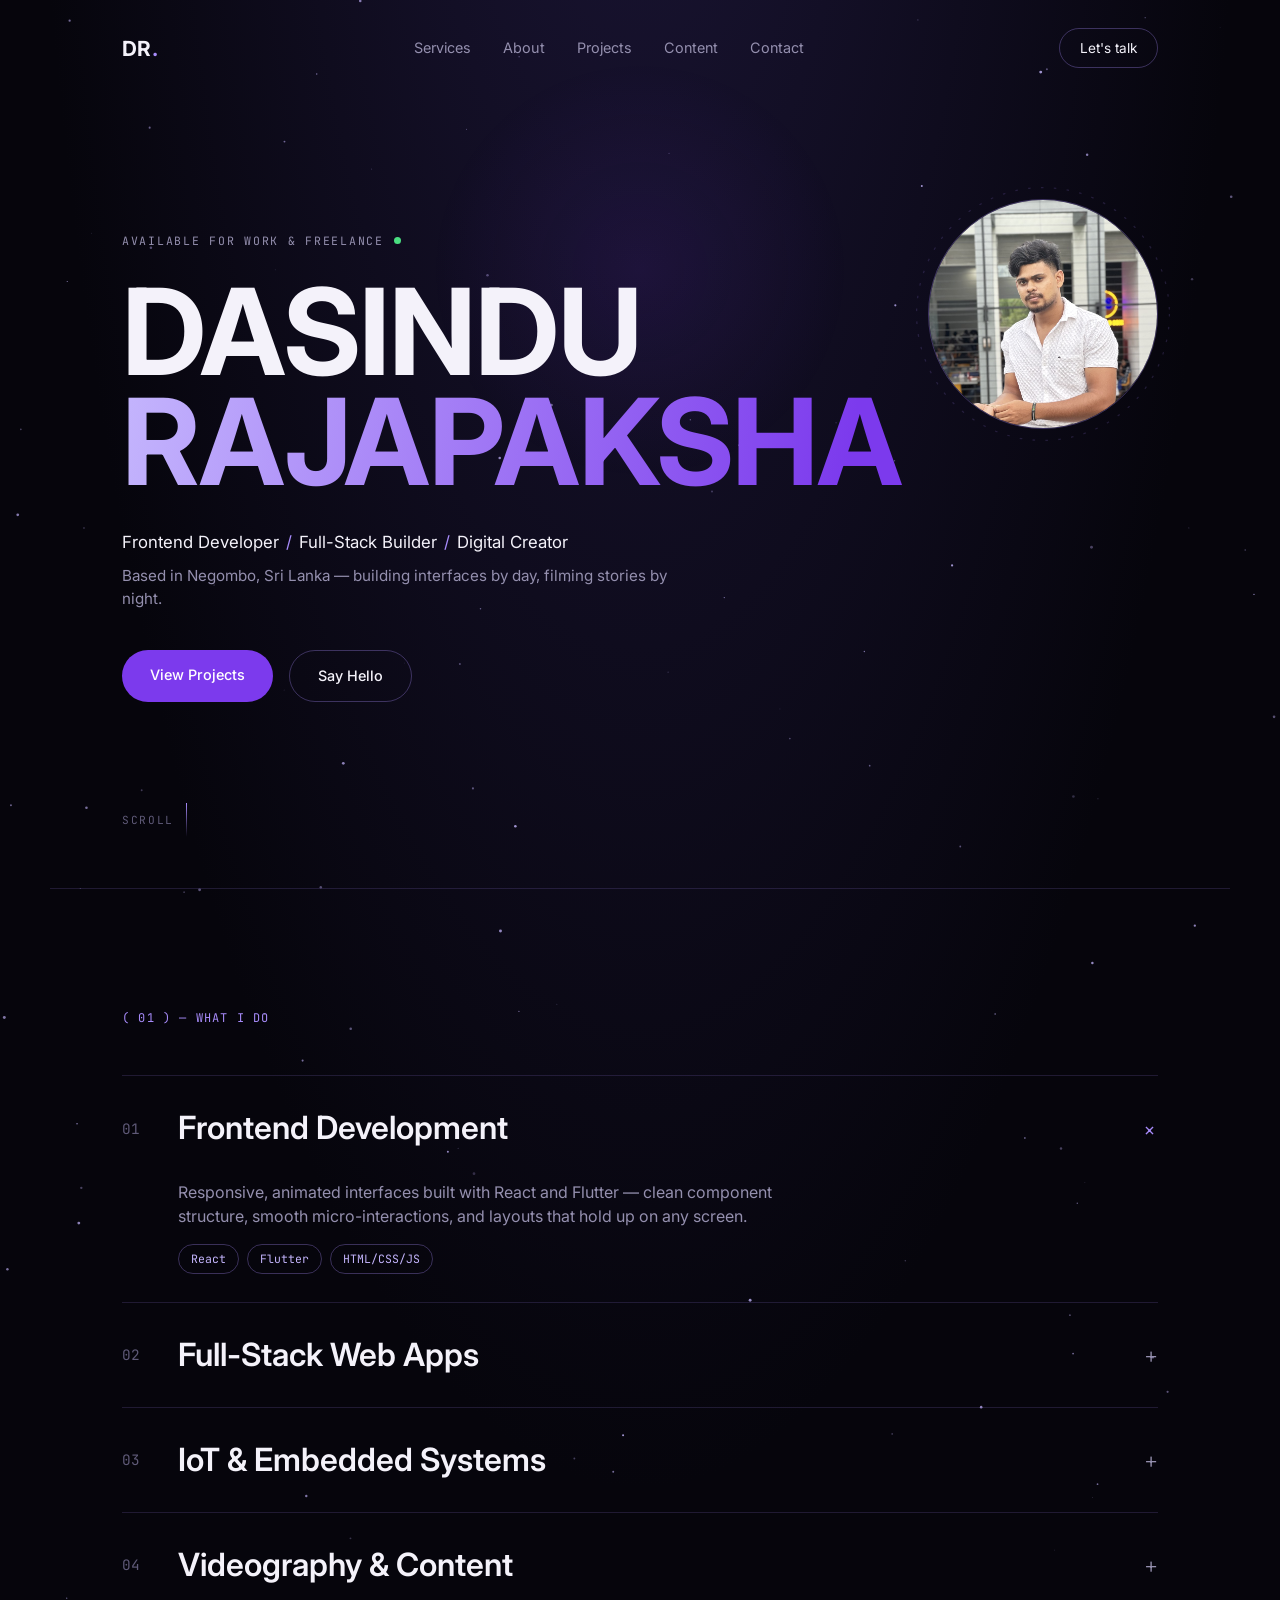
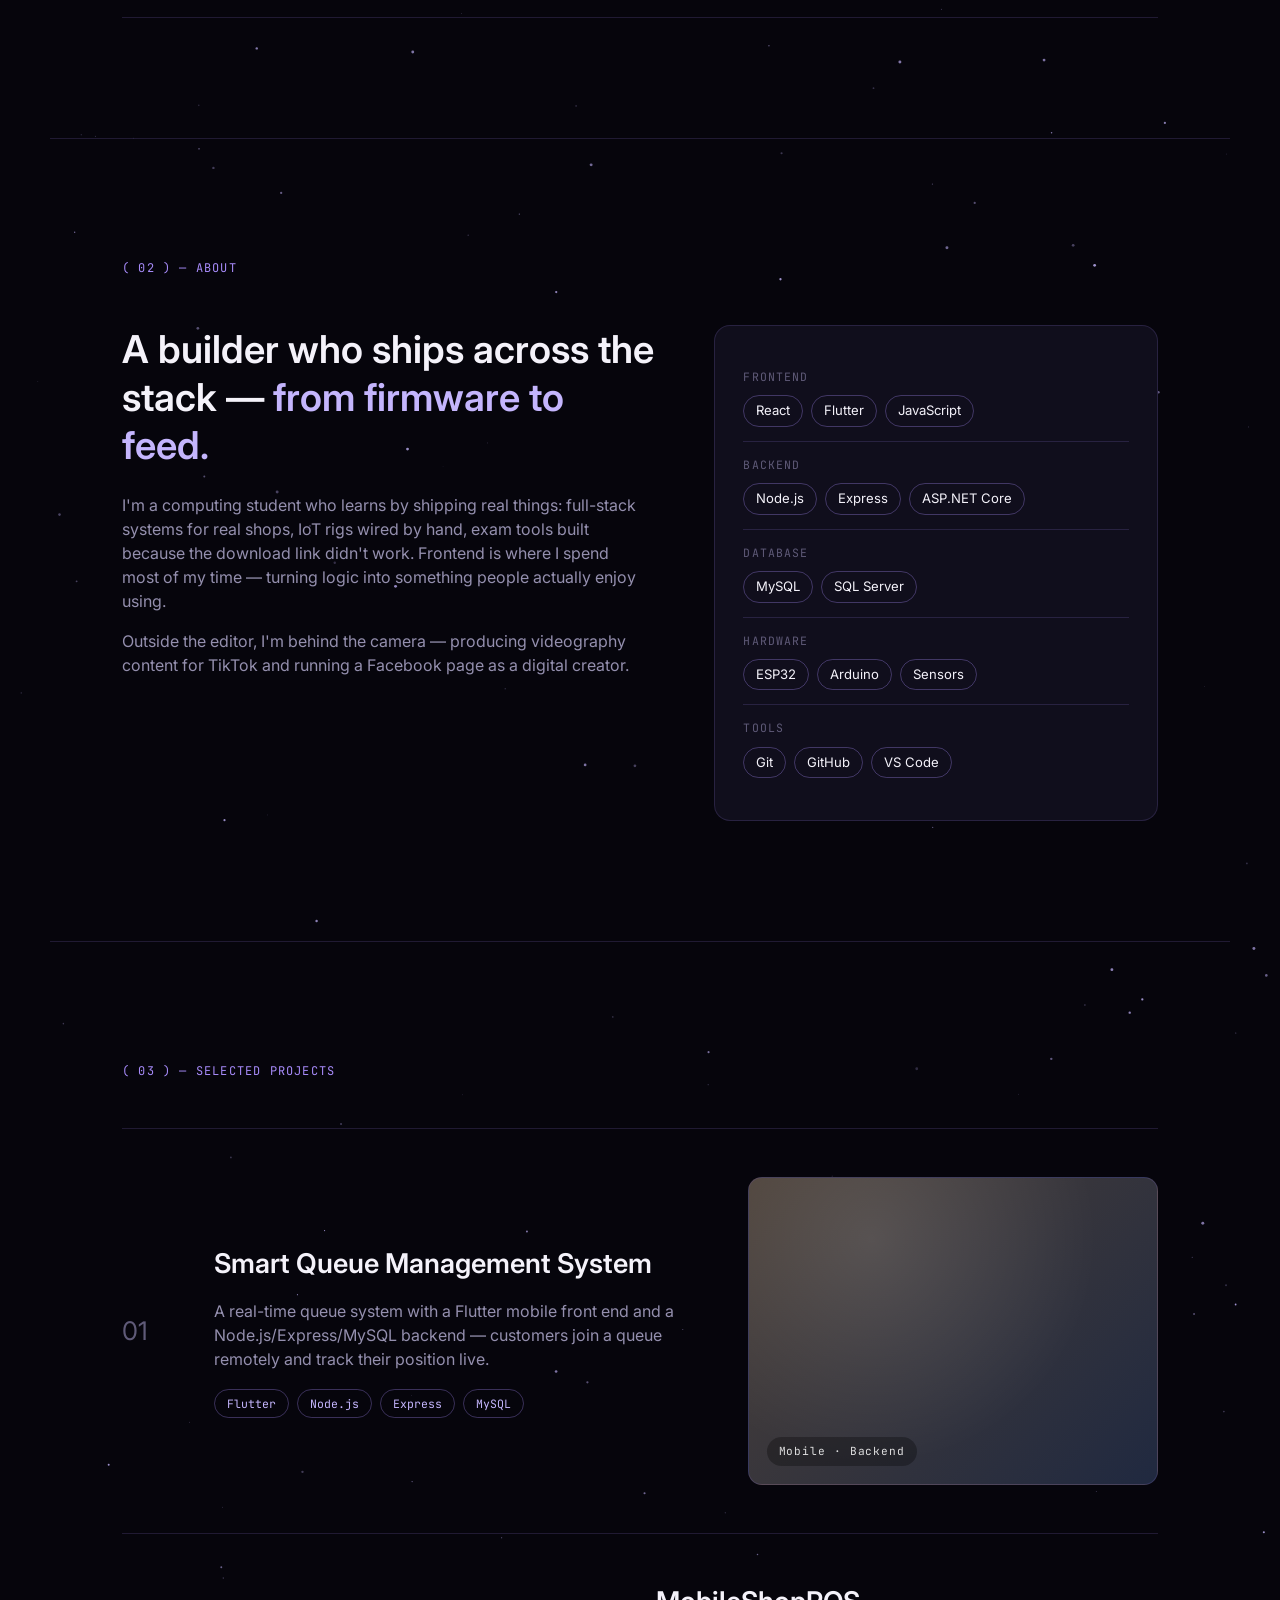
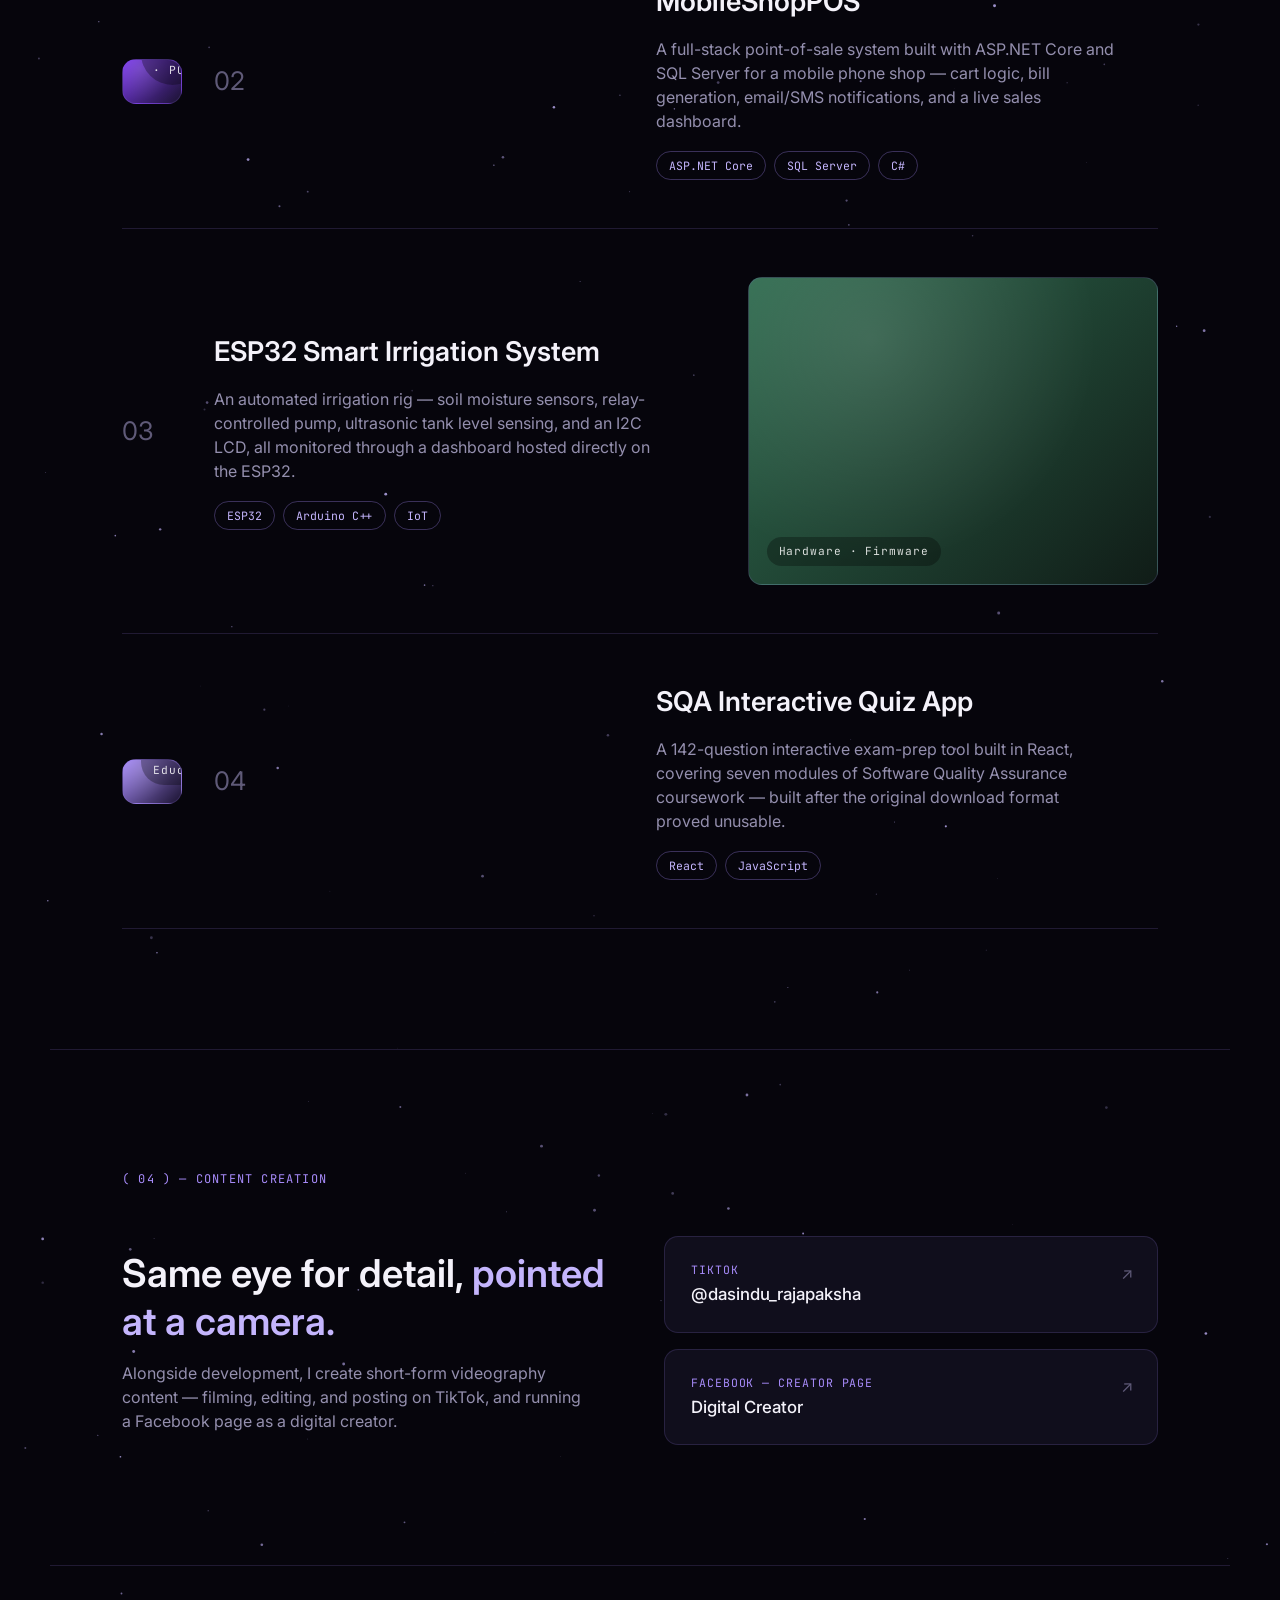
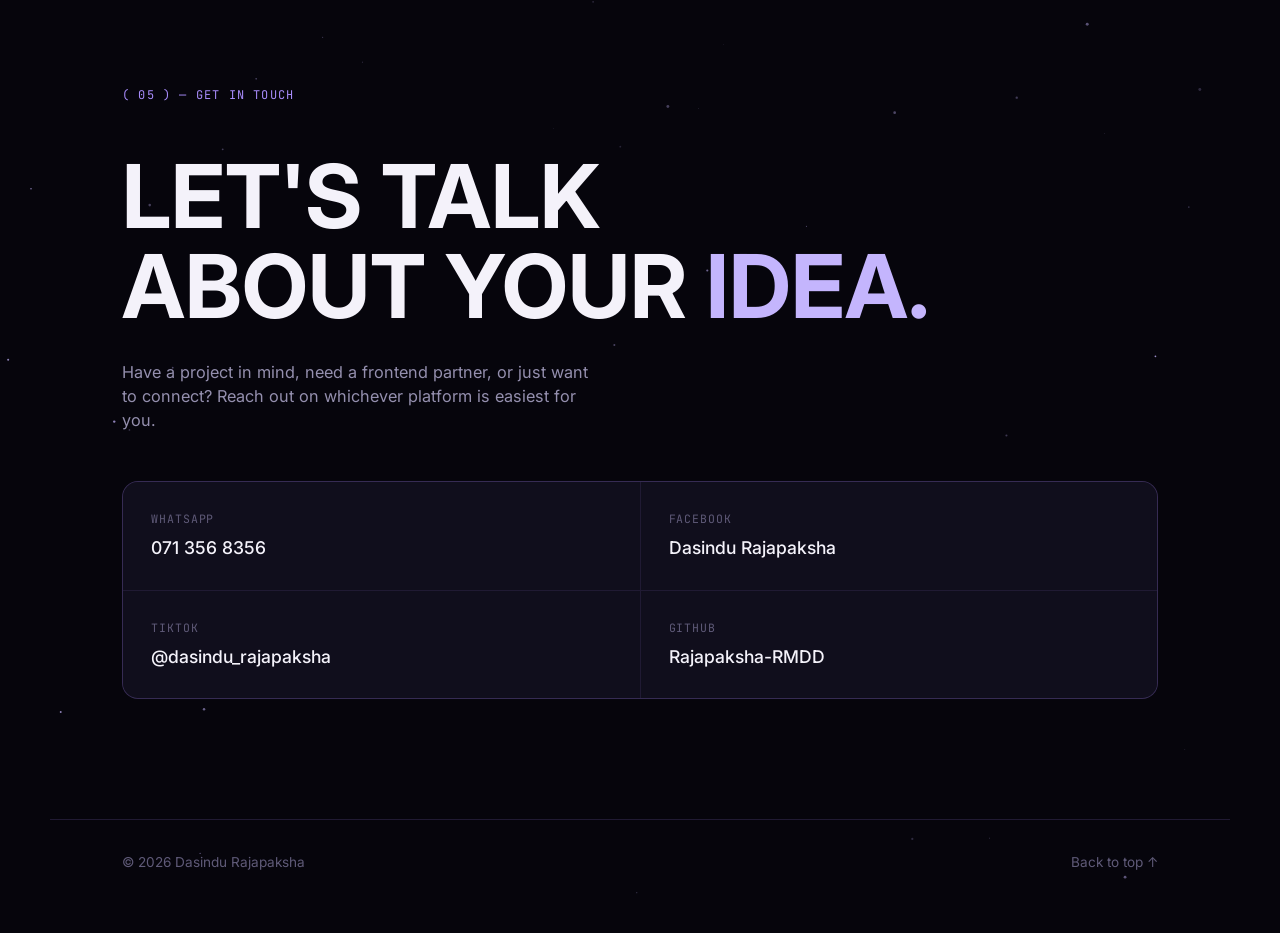
==== index.html @ fb344a00 "Fix folder structure for GitHub Pages" ====
<!DOCTYPE html>
<html lang="en">
<head>
<meta charset="UTF-8">
<meta name="viewport" content="width=device-width, initial-scale=1.0">
<title>Dasindu Rajapaksha — Frontend Developer & Digital Creator</title>
<meta name="description" content="Portfolio of Dasindu Rajapaksha — Frontend Developer, full-stack builder, IoT tinkerer, and digital content creator.">
<link rel="preconnect" href="https://fonts.googleapis.com">
<link rel="preconnect" href="https://fonts.gstatic.com" crossorigin>
<link href="https://fonts.googleapis.com/css2?family=JetBrains+Mono:wght@400;500&family=Inter:wght@400;500;600&display=swap" rel="stylesheet">
<link rel="stylesheet" href="https://api.fontshare.com/v2/css?f[]=clash-display@600,700&display=swap">
<link rel="stylesheet" href="style.css">
</head>
<body>

<canvas id="stars"></canvas>
<div class="cursor-glow" id="cursorGlow"></div>

<!-- ===== NAV ===== -->
<header class="site-header">
  <a class="logo" href="#top">DR<span class="dot">.</span></a>
  <nav class="main-nav" id="mainNav">
    <a href="#services">Services</a>
    <a href="#about">About</a>
    <a href="#projects">Projects</a>
    <a href="#content">Content</a>
    <a href="#contact">Contact</a>
  </nav>
  <a class="nav-cta" href="#contact">Let's talk</a>
  <button class="nav-toggle" id="navToggle" aria-label="Toggle menu">
    <span></span><span></span><span></span>
  </button>
</header>

<main id="top">

  <!-- ===== HERO ===== -->
  <section class="hero">
    <p class="eyebrow reveal">AVAILABLE FOR WORK &amp; FREELANCE <span class="status-dot"></span></p>
    <h1 class="hero-name reveal">
      <span class="line">DASINDU</span>
      <span class="line accent">RAJAPAKSHA</span>
    </h1>
    <div class="hero-sub reveal">
      <p class="role">Frontend Developer <span class="sep">/</span> Full-Stack Builder <span class="sep">/</span> Digital Creator</p>
      <p class="location">Based in Negombo, Sri Lanka — building interfaces by day, filming stories by night.</p>
    </div>
    <div class="hero-actions reveal">
      <a href="#projects" class="btn btn-primary">View Projects</a>
      <a href="https://wa.me/94713568356" target="_blank" rel="noopener" class="btn btn-ghost">Say Hello</a>
    </div>
    <div class="hero-photo reveal">
      <div class="photo-frame">
        <img src="assets/profile.jpg" alt="Dasindu Rajapaksha">
      </div>
      <svg class="orbit-ring" viewBox="0 0 200 200"><circle cx="100" cy="100" r="98"/></svg>
    </div>
    <a href="#services" class="scroll-cue">
      <span>SCROLL</span>
      <i></i>
    </a>
  </section>

  <!-- ===== SERVICES ===== -->
  <section class="section" id="services">
    <p class="section-label">( 01 ) — What I Do</p>
    <div class="services-list">

      <div class="service-row" data-index="01">
        <div class="service-head">
          <span class="service-num">01</span>
          <h3>Frontend Development</h3>
          <span class="service-plus">+</span>
        </div>
        <div class="service-body">
          <p>Responsive, animated interfaces built with React and Flutter — clean component structure, smooth micro-interactions, and layouts that hold up on any screen.</p>
          <div class="tag-row"><span>React</span><span>Flutter</span><span>HTML/CSS/JS</span></div>
        </div>
      </div>

      <div class="service-row" data-index="02">
        <div class="service-head">
          <span class="service-num">02</span>
          <h3>Full-Stack Web Apps</h3>
          <span class="service-plus">+</span>
        </div>
        <div class="service-body">
          <p>End-to-end systems — from database schema to dashboard — using ASP.NET Core, Node.js/Express, and SQL. Cart logic, billing, notifications, admin panels, the whole loop.</p>
          <div class="tag-row"><span>ASP.NET Core</span><span>Node.js</span><span>SQL Server</span><span>MySQL</span></div>
        </div>
      </div>

      <div class="service-row" data-index="03">
        <div class="service-head">
          <span class="service-num">03</span>
          <h3>IoT &amp; Embedded Systems</h3>
          <span class="service-plus">+</span>
        </div>
        <div class="service-body">
          <p>Hardware-to-software builds on ESP32 — sensor wiring, firmware logic, and live dashboards hosted directly on the microcontroller.</p>
          <div class="tag-row"><span>ESP32</span><span>Arduino C++</span><span>Sensors</span></div>
        </div>
      </div>

      <div class="service-row" data-index="04">
        <div class="service-head">
          <span class="service-num">04</span>
          <h3>Videography &amp; Content</h3>
          <span class="service-plus">+</span>
        </div>
        <div class="service-body">
          <p>Short-form video for TikTok and Facebook — filming, editing, and pacing content as a digital creator, on the same eye for detail I bring to interfaces.</p>
          <div class="tag-row"><span>TikTok</span><span>Facebook</span><span>Editing</span></div>
        </div>
      </div>

    </div>
  </section>

  <!-- ===== ABOUT / STACK ===== -->
  <section class="section" id="about">
    <p class="section-label">( 02 ) — About</p>
    <div class="about-grid">
      <div class="about-text">
        <h2>A builder who ships across the stack —<span class="accent-text"> from firmware to feed.</span></h2>
        <p>I'm a computing student who learns by shipping real things: full-stack systems for real shops, IoT rigs wired by hand, exam tools built because the download link didn't work. Frontend is where I spend most of my time — turning logic into something people actually enjoy using.</p>
        <p>Outside the editor, I'm behind the camera — producing videography content for TikTok and running a Facebook page as a digital creator.</p>
      </div>
      <div class="stack-panel">
        <div class="stack-row">
          <span class="stack-key">Frontend</span>
          <div class="stack-chips"><span>React</span><span>Flutter</span><span>JavaScript</span></div>
        </div>
        <div class="stack-row">
          <span class="stack-key">Backend</span>
          <div class="stack-chips"><span>Node.js</span><span>Express</span><span>ASP.NET Core</span></div>
        </div>
        <div class="stack-row">
          <span class="stack-key">Database</span>
          <div class="stack-chips"><span>MySQL</span><span>SQL Server</span></div>
        </div>
        <div class="stack-row">
          <span class="stack-key">Hardware</span>
          <div class="stack-chips"><span>ESP32</span><span>Arduino</span><span>Sensors</span></div>
        </div>
        <div class="stack-row">
          <span class="stack-key">Tools</span>
          <div class="stack-chips"><span>Git</span><span>GitHub</span><span>VS Code</span></div>
        </div>
      </div>
    </div>
  </section>

  <!-- ===== PROJECTS ===== -->
  <section class="section" id="projects">
    <p class="section-label">( 03 ) — Selected Projects</p>

    <div class="project-row">
      <div class="project-num">01</div>
      <div class="project-info">
        <h3>Smart Queue Management System</h3>
        <p>A real-time queue system with a Flutter mobile front end and a Node.js/Express/MySQL backend — customers join a queue remotely and track their position live.</p>
        <div class="tag-row"><span>Flutter</span><span>Node.js</span><span>Express</span><span>MySQL</span></div>
      </div>
      <div class="project-visual" style="--pc1:#4B4038; --pc2:#202940;">
        <span class="visual-tag">Mobile · Backend</span>
      </div>
    </div>

    <div class="project-row reverse">
      <div class="project-num">02</div>
      <div class="project-info">
        <h3>MobileShopPOS</h3>
        <p>A full-stack point-of-sale system built with ASP.NET Core and SQL Server for a mobile phone shop — cart logic, bill generation, email/SMS notifications, and a live sales dashboard.</p>
        <div class="tag-row"><span>ASP.NET Core</span><span>SQL Server</span><span>C#</span></div>
      </div>
      <div class="project-visual" style="--pc1:#7C3AED; --pc2:#1a1230;">
        <span class="visual-tag">Full-Stack · POS</span>
      </div>
    </div>

    <div class="project-row">
      <div class="project-num">03</div>
      <div class="project-info">
        <h3>ESP32 Smart Irrigation System</h3>
        <p>An automated irrigation rig — soil moisture sensors, relay-controlled pump, ultrasonic tank level sensing, and an I2C LCD, all monitored through a dashboard hosted directly on the ESP32.</p>
        <div class="tag-row"><span>ESP32</span><span>Arduino C++</span><span>IoT</span></div>
      </div>
      <div class="project-visual" style="--pc1:#2f6b4f; --pc2:#101c17;">
        <span class="visual-tag">Hardware · Firmware</span>
      </div>
    </div>

    <div class="project-row reverse">
      <div class="project-num">04</div>
      <div class="project-info">
        <h3>SQA Interactive Quiz App</h3>
        <p>A 142-question interactive exam-prep tool built in React, covering seven modules of Software Quality Assurance coursework — built after the original download format proved unusable.</p>
        <div class="tag-row"><span>React</span><span>JavaScript</span></div>
      </div>
      <div class="project-visual" style="--pc1:#a78bfa; --pc2:#1a1230;">
        <span class="visual-tag">React · Education</span>
      </div>
    </div>

  </section>

  <!-- ===== CONTENT CREATION ===== -->
  <section class="section" id="content">
    <p class="section-label">( 04 ) — Content Creation</p>
    <div class="content-grid">
      <div class="content-text">
        <h2>Same eye for detail, <span class="accent-text">pointed at a camera.</span></h2>
        <p>Alongside development, I create short-form videography content — filming, editing, and posting on TikTok, and running a Facebook page as a digital creator.</p>
      </div>
      <div class="content-cards">
        <a href="https://www.tiktok.com/@dasindu_rajapaksha?_r=1&_t=ZS-986E8XDNGv2" target="_blank" rel="noopener" class="content-card">
          <span class="content-platform">TikTok</span>
          <span class="content-handle">@dasindu_rajapaksha</span>
          <span class="content-arrow">↗</span>
        </a>
        <a href="https://www.facebook.com/share/18Npqm29dD/?mibextid=wwXIfr" target="_blank" rel="noopener" class="content-card">
          <span class="content-platform">Facebook — Creator Page</span>
          <span class="content-handle">Digital Creator</span>
          <span class="content-arrow">↗</span>
        </a>
      </div>
    </div>
  </section>

  <!-- ===== CONTACT ===== -->
  <section class="section contact-section" id="contact">
    <p class="section-label">( 05 ) — Get In Touch</p>
    <h2 class="contact-headline">LET'S TALK<br>ABOUT YOUR <span class="accent-text">IDEA.</span></h2>
    <p class="contact-copy">Have a project in mind, need a frontend partner, or just want to connect? Reach out on whichever platform is easiest for you.</p>

    <div class="contact-links">
      <a href="https://wa.me/94713568356" target="_blank" rel="noopener" class="contact-link">
        <span>WhatsApp</span>
        <strong>071 356 8356</strong>
      </a>
      <a href="https://www.facebook.com/share/19NnGtd1yK/?mibextid=wwXIfr" target="_blank" rel="noopener" class="contact-link">
        <span>Facebook</span>
        <strong>Dasindu Rajapaksha</strong>
      </a>
      <a href="https://www.tiktok.com/@dasindu_rajapaksha?_r=1&_t=ZS-986E8XDNGv2" target="_blank" rel="noopener" class="contact-link">
        <span>TikTok</span>
        <strong>@dasindu_rajapaksha</strong>
      </a>
      <a href="https://github.com/Rajapaksha-RMDD" target="_blank" rel="noopener" class="contact-link">
        <span>GitHub</span>
        <strong>Rajapaksha-RMDD</strong>
      </a>
    </div>
  </section>

</main>

<footer class="site-footer">
  <span>© <span id="year"></span> Dasindu Rajapaksha</span>
  <a href="#top">Back to top ↑</a>
</footer>

<script src="script.js"></script>
</body>
</html>
---- style.css ----
/* ============ TOKENS ============ */
:root{
  --bg: #06050c;
  --bg-panel: #100e1c;
  --bg-panel-2: #15122480;
  --line: rgba(167,139,250,0.16);
  --line-strong: rgba(167,139,250,0.32);
  --text: #f4f2fa;
  --text-muted: #948fae;
  --text-dim: #5f5a78;
  --accent: #a78bfa;
  --accent-strong: #7c3aed;
  --accent-glow: #c4b5fd;

  --font-display: 'Clash Display', 'Inter', sans-serif;
  --font-body: 'Inter', sans-serif;
  --font-mono: 'JetBrains Mono', monospace;

  --max-w: 1180px;
  --edge: clamp(24px, 6vw, 72px);
}

*{ box-sizing: border-box; margin:0; padding:0; }
html{ scroll-behavior: smooth; }

body{
  background: var(--bg);
  color: var(--text);
  font-family: var(--font-body);
  line-height: 1.5;
  overflow-x: hidden;
  position: relative;
}

@media (prefers-reduced-motion: reduce){
  html{ scroll-behavior: auto; }
  *{ animation-duration: 0.001ms !important; animation-iteration-count: 1 !important; transition-duration: 0.001ms !important; }
}

a{ color: inherit; text-decoration: none; }
img{ max-width: 100%; display:block; }

::selection{ background: var(--accent-strong); color: #fff; }

:focus-visible{
  outline: 2px solid var(--accent);
  outline-offset: 3px;
}

/* ============ BACKDROP ============ */
#stars{
  position: fixed;
  inset: 0;
  width: 100%;
  height: 100%;
  z-index: 0;
  background:
    radial-gradient(ellipse 80% 60% at 50% -10%, #1c1638 0%, transparent 60%),
    var(--bg);
}

.cursor-glow{
  position: fixed;
  width: 420px; height: 420px;
  border-radius: 50%;
  pointer-events: none;
  z-index: 1;
  background: radial-gradient(circle, rgba(124,58,237,0.10) 0%, transparent 70%);
  transform: translate(-50%,-50%);
  left: 50%; top: 30%;
  transition: left 0.25s ease-out, top 0.25s ease-out;
  display: none;
}
@media (hover:hover){ .cursor-glow{ display:block; } }

main, .site-header, .site-footer{ position: relative; z-index: 2; }

/* ============ HEADER ============ */
.site-header{
  display:flex;
  align-items:center;
  justify-content: space-between;
  padding: 28px var(--edge);
  max-width: var(--max-w);
  margin: 0 auto;
}

.logo{
  font-family: var(--font-display);
  font-weight: 700;
  font-size: 1.3rem;
  letter-spacing: 0.02em;
}
.logo .dot{ color: var(--accent); }

.main-nav{
  display:flex;
  gap: 32px;
  font-size: 0.9rem;
  color: var(--text-muted);
}
.main-nav a{ transition: color 0.2s ease; position: relative; }
.main-nav a:hover{ color: var(--text); }
.main-nav a::after{
  content:"";
  position:absolute; left:0; bottom:-6px;
  width:0; height:1px;
  background: var(--accent);
  transition: width 0.25s ease;
}
.main-nav a:hover::after{ width:100%; }

.nav-cta{
  border: 1px solid var(--line-strong);
  padding: 9px 20px;
  border-radius: 100px;
  font-size: 0.85rem;
  transition: background 0.2s ease, border-color 0.2s ease;
  white-space: nowrap;
}
.nav-cta:hover{ background: var(--accent-strong); border-color: var(--accent-strong); }

.nav-toggle{
  display:none;
  flex-direction: column;
  gap: 5px;
  background: none;
  border: none;
  cursor: pointer;
  padding: 8px;
}
.nav-toggle span{
  width: 22px; height: 1.5px;
  background: var(--text);
  display:block;
}

/* ============ HERO ============ */
.hero{
  max-width: var(--max-w);
  margin: 0 auto;
  padding: 6vw var(--edge) 10vw;
  position: relative;
  min-height: 88vh;
  display:flex;
  flex-direction: column;
  justify-content: center;
}

.eyebrow{
  font-family: var(--font-mono);
  font-size: 0.72rem;
  letter-spacing: 0.15em;
  color: var(--text-muted);
  display:flex;
  align-items:center;
  gap:10px;
  margin-bottom: 28px;
}
.status-dot{
  width:7px; height:7px; border-radius:50%;
  background: #4ade80;
  box-shadow: 0 0 0 0 rgba(74,222,128,0.6);
  animation: pulse 2s infinite;
}
@keyframes pulse{
  0%{ box-shadow: 0 0 0 0 rgba(74,222,128,0.5); }
  70%{ box-shadow: 0 0 0 8px rgba(74,222,128,0); }
  100%{ box-shadow: 0 0 0 0 rgba(74,222,128,0); }
}

.hero-name{
  font-family: var(--font-display);
  font-weight: 700;
  line-height: 0.92;
  letter-spacing: -0.01em;
  font-size: clamp(3rem, 10vw, 7.5rem);
  text-transform: uppercase;
}
.hero-name .line{ display:block; }
.hero-name .accent{
  background: linear-gradient(100deg, var(--accent-glow), var(--accent-strong) 70%);
  -webkit-background-clip: text;
  background-clip: text;
  color: transparent;
}

.hero-sub{
  margin-top: 32px;
  max-width: 560px;
}
.hero-sub .role{
  font-size: 1.05rem;
  color: var(--text);
  margin-bottom: 10px;
}
.hero-sub .sep{ color: var(--accent); margin: 0 2px; }
.hero-sub .location{
  color: var(--text-muted);
  font-size: 0.95rem;
}

.hero-actions{
  display:flex;
  gap: 16px;
  margin-top: 40px;
  flex-wrap: wrap;
}
.btn{
  padding: 14px 28px;
  border-radius: 100px;
  font-size: 0.9rem;
  font-weight: 500;
  transition: transform 0.2s ease, background 0.2s ease, border-color 0.2s ease;
  display:inline-block;
}
.btn-primary{
  background: var(--accent-strong);
  color: #fff;
}
.btn-primary:hover{ transform: translateY(-2px); background: #6d28d9; }
.btn-ghost{
  border: 1px solid var(--line-strong);
  color: var(--text);
}
.btn-ghost:hover{ transform: translateY(-2px); border-color: var(--accent); }

.hero-photo{
  position: absolute;
  right: var(--edge);
  top: 8vw;
  width: clamp(140px, 18vw, 230px);
  height: clamp(140px, 18vw, 230px);
}
.photo-frame{
  width: 100%; height: 100%;
  border-radius: 50%;
  overflow: hidden;
  border: 1px solid var(--line-strong);
  position: relative;
}
.photo-frame img{
  width: 100%; height: 100%;
  object-fit: cover;
  filter: grayscale(15%) contrast(1.05);
}
.orbit-ring{
  position: absolute;
  inset: -14px;
  fill: none;
  stroke: var(--line);
  stroke-width: 1;
  stroke-dasharray: 2 8;
  animation: spin 40s linear infinite;
}
@keyframes spin{ to{ transform: rotate(360deg); } }

.scroll-cue{
  position: absolute;
  left: var(--edge);
  bottom: 4vw;
  display:flex;
  align-items:center;
  gap: 12px;
  font-family: var(--font-mono);
  font-size: 0.7rem;
  letter-spacing: 0.15em;
  color: var(--text-dim);
}
.scroll-cue i{
  width: 1px; height: 34px;
  background: linear-gradient(var(--accent), transparent);
  display:block;
}

/* ============ SECTION SHELL ============ */
.section{
  max-width: var(--max-w);
  margin: 0 auto;
  padding: clamp(60px, 10vw, 120px) var(--edge);
  border-top: 1px solid var(--line);
}

.section-label{
  font-family: var(--font-mono);
  font-size: 0.75rem;
  letter-spacing: 0.1em;
  color: var(--accent);
  margin-bottom: 48px;
  text-transform: uppercase;
}

.accent-text{ color: var(--accent-glow); }

/* ============ SERVICES ============ */
.services-list{ border-top: 1px solid var(--line); }
.service-row{ border-bottom: 1px solid var(--line); }

.service-head{
  display:flex;
  align-items: center;
  gap: 28px;
  padding: 28px 0;
  cursor: pointer;
}
.service-num{
  font-family: var(--font-mono);
  color: var(--text-dim);
  font-size: 0.9rem;
  width: 28px;
}
.service-head h3{
  font-family: var(--font-display);
  font-weight: 600;
  font-size: clamp(1.3rem, 3vw, 2rem);
  flex: 1;
  transition: color 0.2s ease, transform 0.2s ease;
}
.service-plus{
  font-size: 1.4rem;
  color: var(--text-muted);
  transition: transform 0.3s ease, color 0.3s ease;
  font-weight: 300;
}
.service-row.open .service-plus{ transform: rotate(45deg); color: var(--accent); }
.service-row:hover h3{ color: var(--accent-glow); transform: translateX(6px); }

.service-body{
  max-height: 0;
  overflow: hidden;
  transition: max-height 0.35s ease, padding 0.35s ease;
  padding: 0 0 0 56px;
}
.service-row.open .service-body{ max-height: 200px; padding-bottom: 28px; }
.service-body p{ color: var(--text-muted); max-width: 620px; margin-bottom: 16px; }

.tag-row{ display:flex; flex-wrap: wrap; gap: 8px; }
.tag-row span{
  font-family: var(--font-mono);
  font-size: 0.72rem;
  color: var(--accent-glow);
  border: 1px solid var(--line-strong);
  padding: 5px 12px;
  border-radius: 100px;
}

/* ============ ABOUT ============ */
.about-grid{
  display:grid;
  grid-template-columns: 1.2fr 1fr;
  gap: 60px;
}
.about-text h2{
  font-family: var(--font-display);
  font-weight: 600;
  font-size: clamp(1.6rem, 3.4vw, 2.4rem);
  line-height: 1.25;
  margin-bottom: 24px;
}
.about-text p{
  color: var(--text-muted);
  max-width: 520px;
  margin-bottom: 16px;
}

.stack-panel{
  background: var(--bg-panel);
  border: 1px solid var(--line);
  border-radius: 16px;
  padding: 28px;
}
.stack-row{
  padding: 14px 0;
  border-bottom: 1px solid var(--line);
}
.stack-row:last-child{ border-bottom: none; }
.stack-key{
  font-family: var(--font-mono);
  font-size: 0.72rem;
  color: var(--text-dim);
  letter-spacing: 0.1em;
  text-transform: uppercase;
  display:block;
  margin-bottom: 10px;
}
.stack-chips{ display:flex; flex-wrap: wrap; gap: 8px; }
.stack-chips span{
  font-size: 0.82rem;
  padding: 5px 12px;
  border-radius: 100px;
  border: 1px solid var(--line-strong);
  color: var(--text);
}

/* ============ PROJECTS ============ */
.project-row{
  display:grid;
  grid-template-columns: 60px 1.1fr 0.9fr;
  gap: 32px;
  align-items: center;
  padding: 48px 0;
  border-bottom: 1px solid var(--line);
}
.project-row:first-of-type{ border-top: 1px solid var(--line); }
.project-row.reverse{ grid-template-columns: 60px 0.9fr 1.1fr; }
.project-row.reverse .project-visual{ order: -1; }

.project-num{
  font-family: var(--font-display);
  font-size: 1.6rem;
  color: var(--text-dim);
}
.project-info h3{
  font-family: var(--font-display);
  font-weight: 600;
  font-size: clamp(1.25rem, 2.6vw, 1.7rem);
  margin-bottom: 14px;
}
.project-info p{
  color: var(--text-muted);
  margin-bottom: 18px;
  max-width: 460px;
}

.project-visual{
  aspect-ratio: 4/3;
  border-radius: 14px;
  background: linear-gradient(135deg, var(--pc1), var(--pc2));
  border: 1px solid var(--line);
  display:flex;
  align-items:flex-end;
  padding: 18px;
  position: relative;
  overflow: hidden;
  transition: transform 0.3s ease;
}
.project-visual::before{
  content:"";
  position: absolute;
  inset:0;
  background: radial-gradient(circle at 30% 20%, rgba(255,255,255,0.12), transparent 60%);
}
.project-row:hover .project-visual{ transform: translateY(-4px); }
.visual-tag{
  font-family: var(--font-mono);
  font-size: 0.7rem;
  letter-spacing: 0.08em;
  color: rgba(255,255,255,0.85);
  background: rgba(0,0,0,0.3);
  padding: 6px 12px;
  border-radius: 100px;
  position: relative;
  z-index: 1;
}

/* ============ CONTENT CREATION ============ */
.content-grid{
  display:grid;
  grid-template-columns: 1fr 1fr;
  gap: 48px;
  align-items: center;
}
.content-text h2{
  font-family: var(--font-display);
  font-weight: 600;
  font-size: clamp(1.6rem, 3.4vw, 2.4rem);
  line-height: 1.25;
  margin-bottom: 16px;
}
.content-text p{ color: var(--text-muted); max-width: 460px; }

.content-cards{ display:flex; flex-direction: column; gap: 16px; }
.content-card{
  display:flex;
  flex-direction: column;
  gap: 4px;
  padding: 24px 26px;
  border: 1px solid var(--line);
  border-radius: 14px;
  background: var(--bg-panel);
  position: relative;
  transition: border-color 0.2s ease, transform 0.2s ease;
}
.content-card:hover{ border-color: var(--accent); transform: translateX(6px); }
.content-platform{
  font-family: var(--font-mono);
  font-size: 0.72rem;
  color: var(--accent);
  letter-spacing: 0.08em;
  text-transform: uppercase;
}
.content-handle{ font-size: 1.05rem; font-weight: 500; }
.content-arrow{
  position: absolute;
  right: 24px; top: 24px;
  color: var(--text-dim);
  transition: color 0.2s ease, transform 0.2s ease;
}
.content-card:hover .content-arrow{ color: var(--accent); transform: translate(2px,-2px); }

/* ============ CONTACT ============ */
.contact-section{ text-align: left; }
.contact-headline{
  font-family: var(--font-display);
  font-weight: 700;
  font-size: clamp(2.6rem, 8vw, 5.5rem);
  line-height: 1.02;
  text-transform: uppercase;
  margin-bottom: 28px;
}
.contact-copy{
  color: var(--text-muted);
  max-width: 480px;
  margin-bottom: 48px;
  font-size: 1.02rem;
}

.contact-links{
  display:grid;
  grid-template-columns: repeat(2, 1fr);
  gap: 1px;
  background: var(--line);
  border: 1px solid var(--line);
  border-radius: 16px;
  overflow: hidden;
}
.contact-link{
  background: var(--bg-panel);
  padding: 28px;
  display:flex;
  flex-direction: column;
  gap: 8px;
  transition: background 0.2s ease;
}
.contact-link:hover{ background: #1a1530; }
.contact-link span{
  font-family: var(--font-mono);
  font-size: 0.72rem;
  color: var(--text-dim);
  letter-spacing: 0.08em;
  text-transform: uppercase;
}
.contact-link strong{ font-size: 1.1rem; font-weight: 500; }

/* ============ FOOTER ============ */
.site-footer{
  max-width: var(--max-w);
  margin: 0 auto;
  padding: 32px var(--edge) 60px;
  display:flex;
  justify-content: space-between;
  color: var(--text-dim);
  font-size: 0.85rem;
  border-top: 1px solid var(--line);
}
.site-footer a:hover{ color: var(--accent); }

/* ============ REVEAL ANIM ============ */
.reveal{
  opacity: 0;
  transform: translateY(18px);
  animation: rise 0.8s ease forwards;
}
.hero-name .line:nth-child(1){ animation-delay: 0.05s; }
.hero-name .line:nth-child(2){ animation-delay: 0.15s; }
.hero-sub{ animation-delay: 0.25s; }
.hero-actions{ animation-delay: 0.35s; }
.hero-photo{ animation-delay: 0.45s; }
@keyframes rise{ to{ opacity:1; transform: translateY(0); } }

/* ============ RESPONSIVE ============ */
@media (max-width: 900px){
  .main-nav, .nav-cta{ display:none; }
  .nav-toggle{ display:flex; }
  .main-nav.open{
    display:flex;
    flex-direction: column;
    position: absolute;
    top: 72px; right: var(--edge);
    background: var(--bg-panel);
    border: 1px solid var(--line);
    border-radius: 12px;
    padding: 20px;
    gap: 18px;
    z-index: 10;
  }
  .hero-photo{ position: static; margin-top: 48px; width: 140px; height: 140px; }
  .hero{ padding-bottom: 60px; }
  .scroll-cue{ display:none; }
  .about-grid, .content-grid{ grid-template-columns: 1fr; }
  .project-row, .project-row.reverse{
    grid-template-columns: 1fr;
    gap: 20px;
  }
  .project-visual{ order: -1; aspect-ratio: 16/9; }
  .contact-links{ grid-template-columns: 1fr; }
}
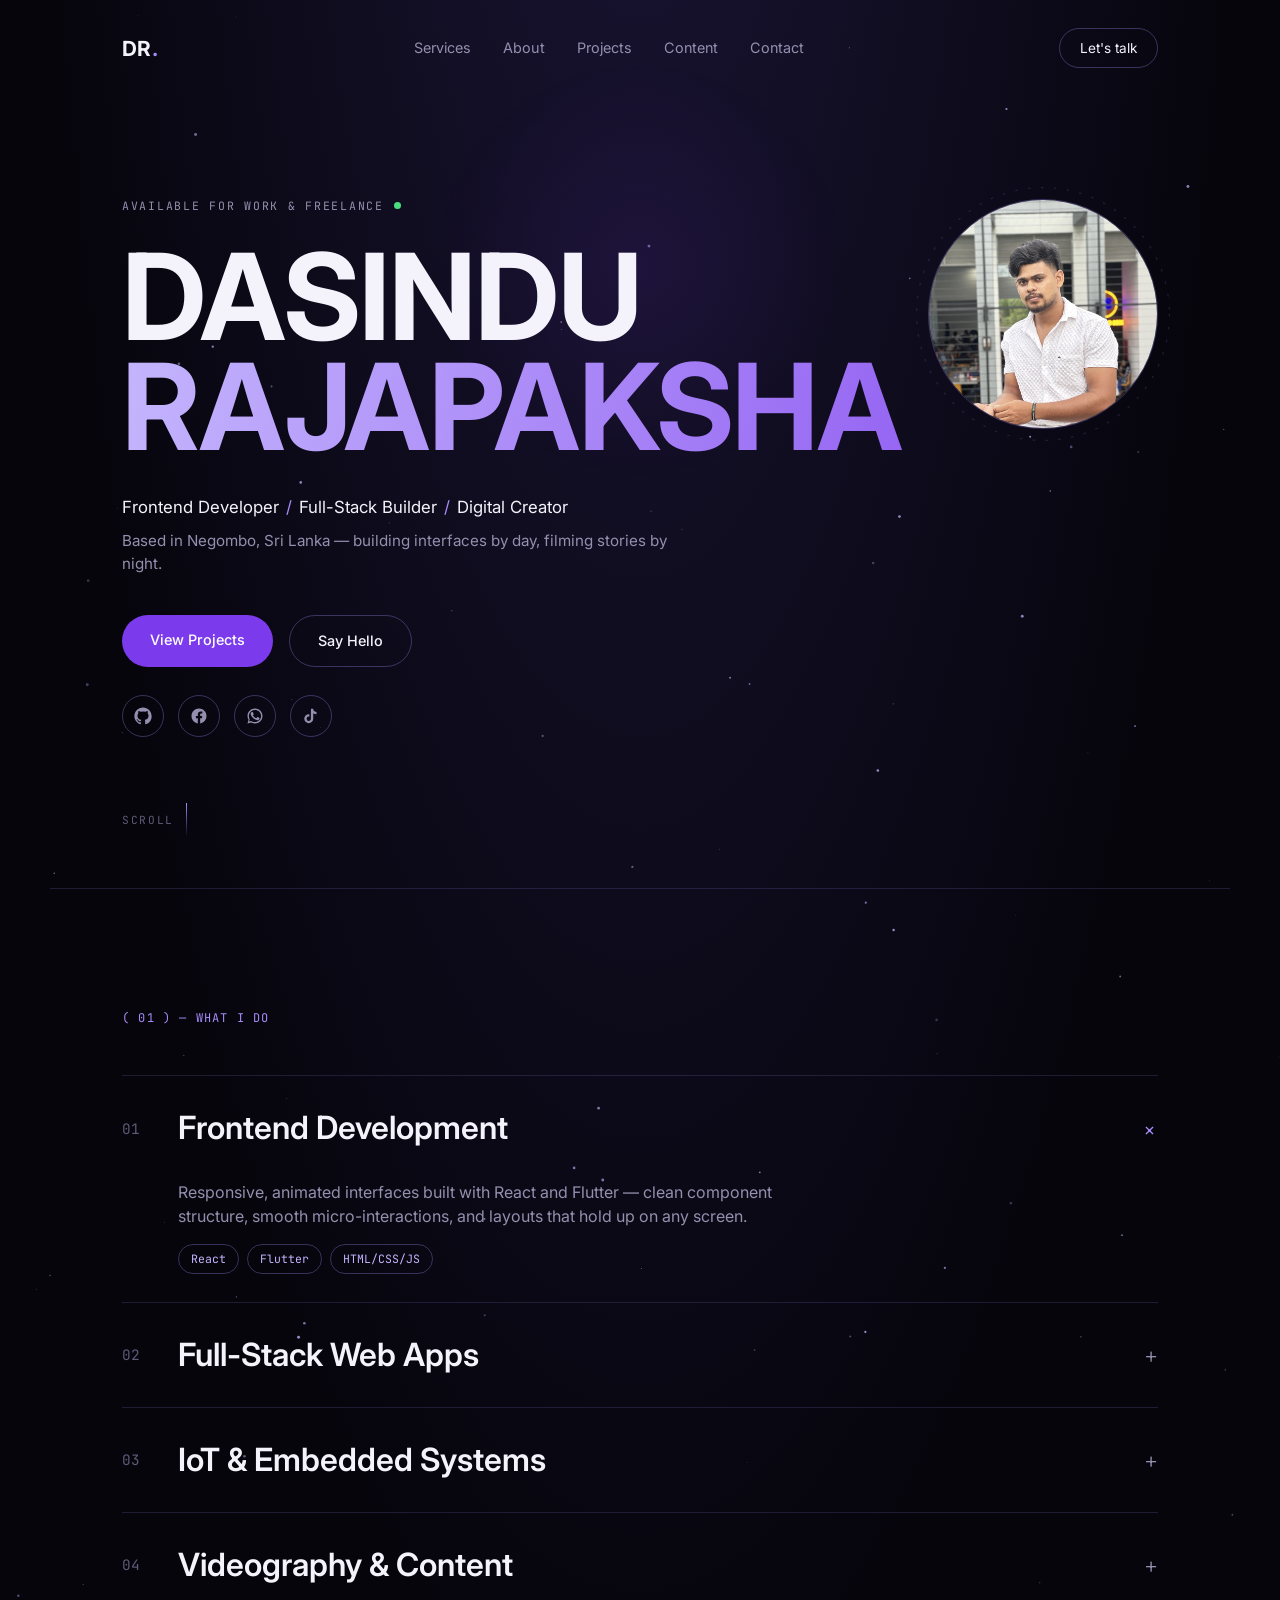
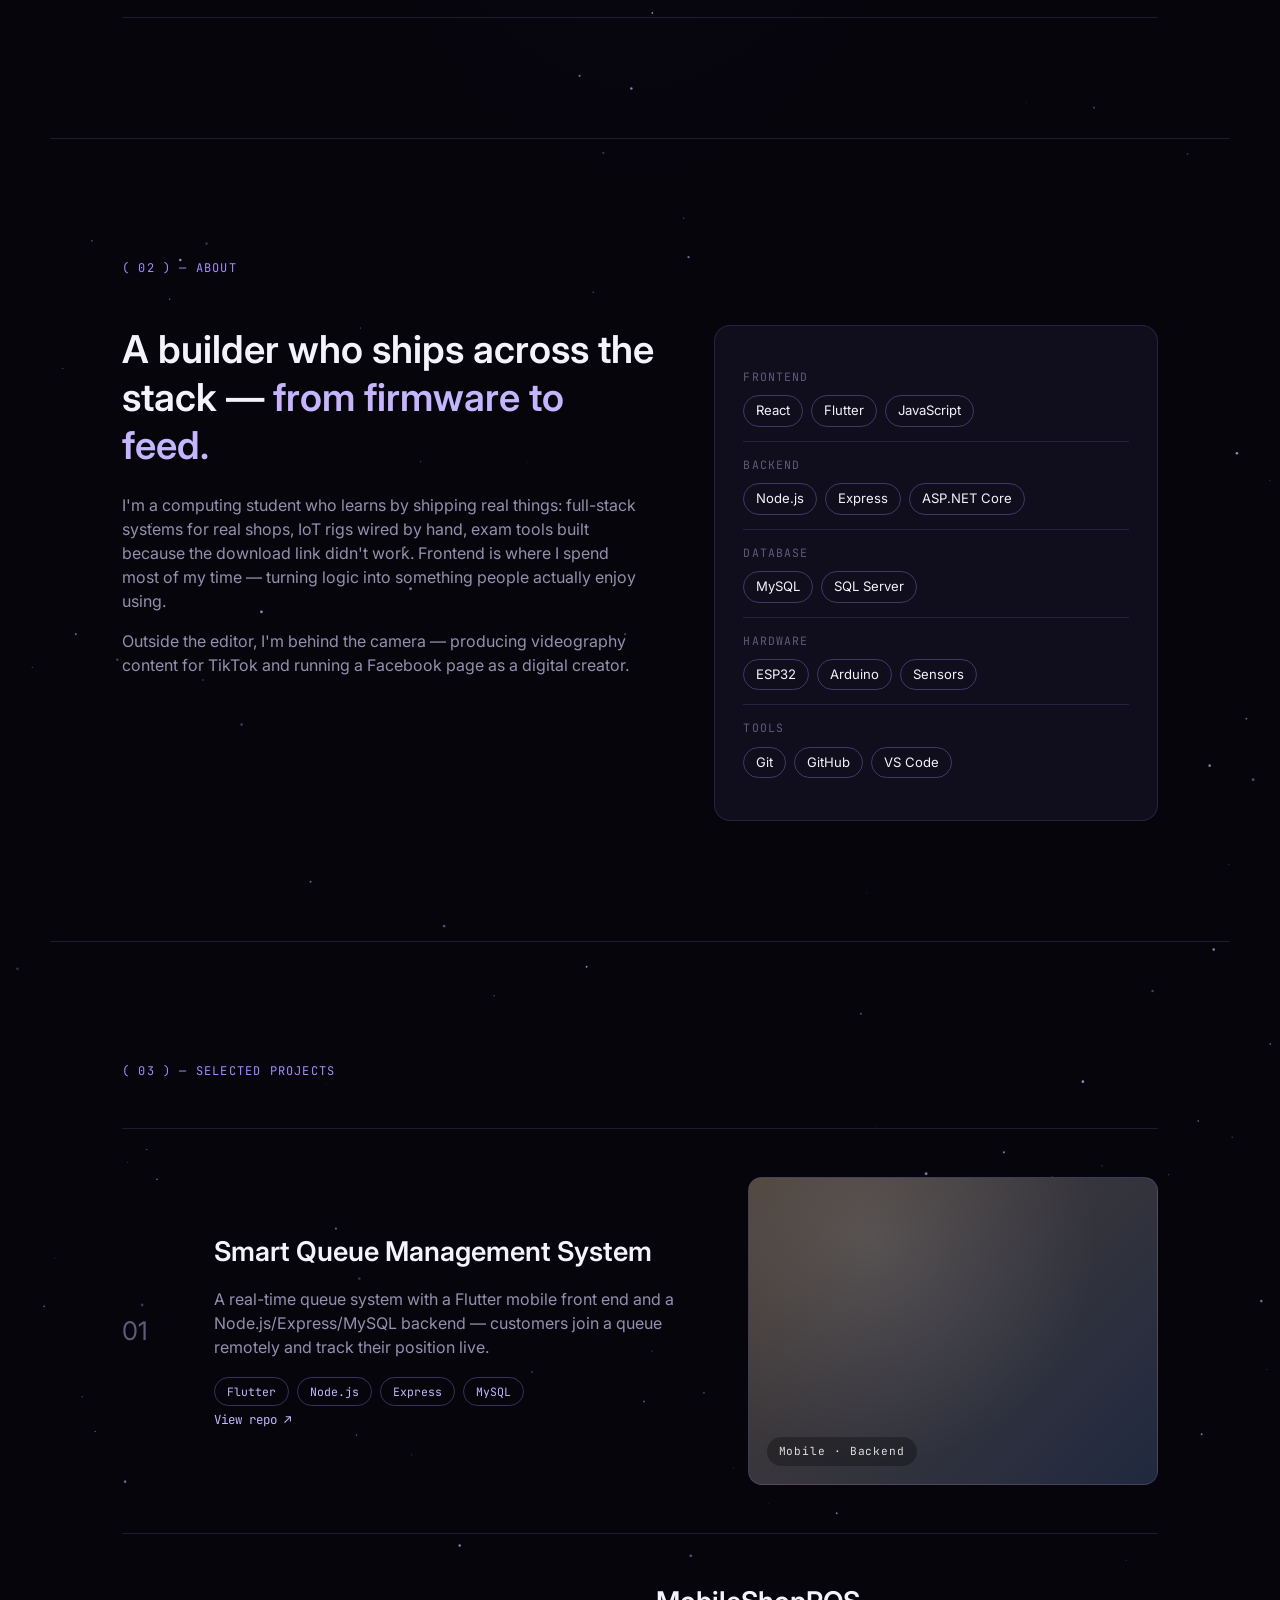
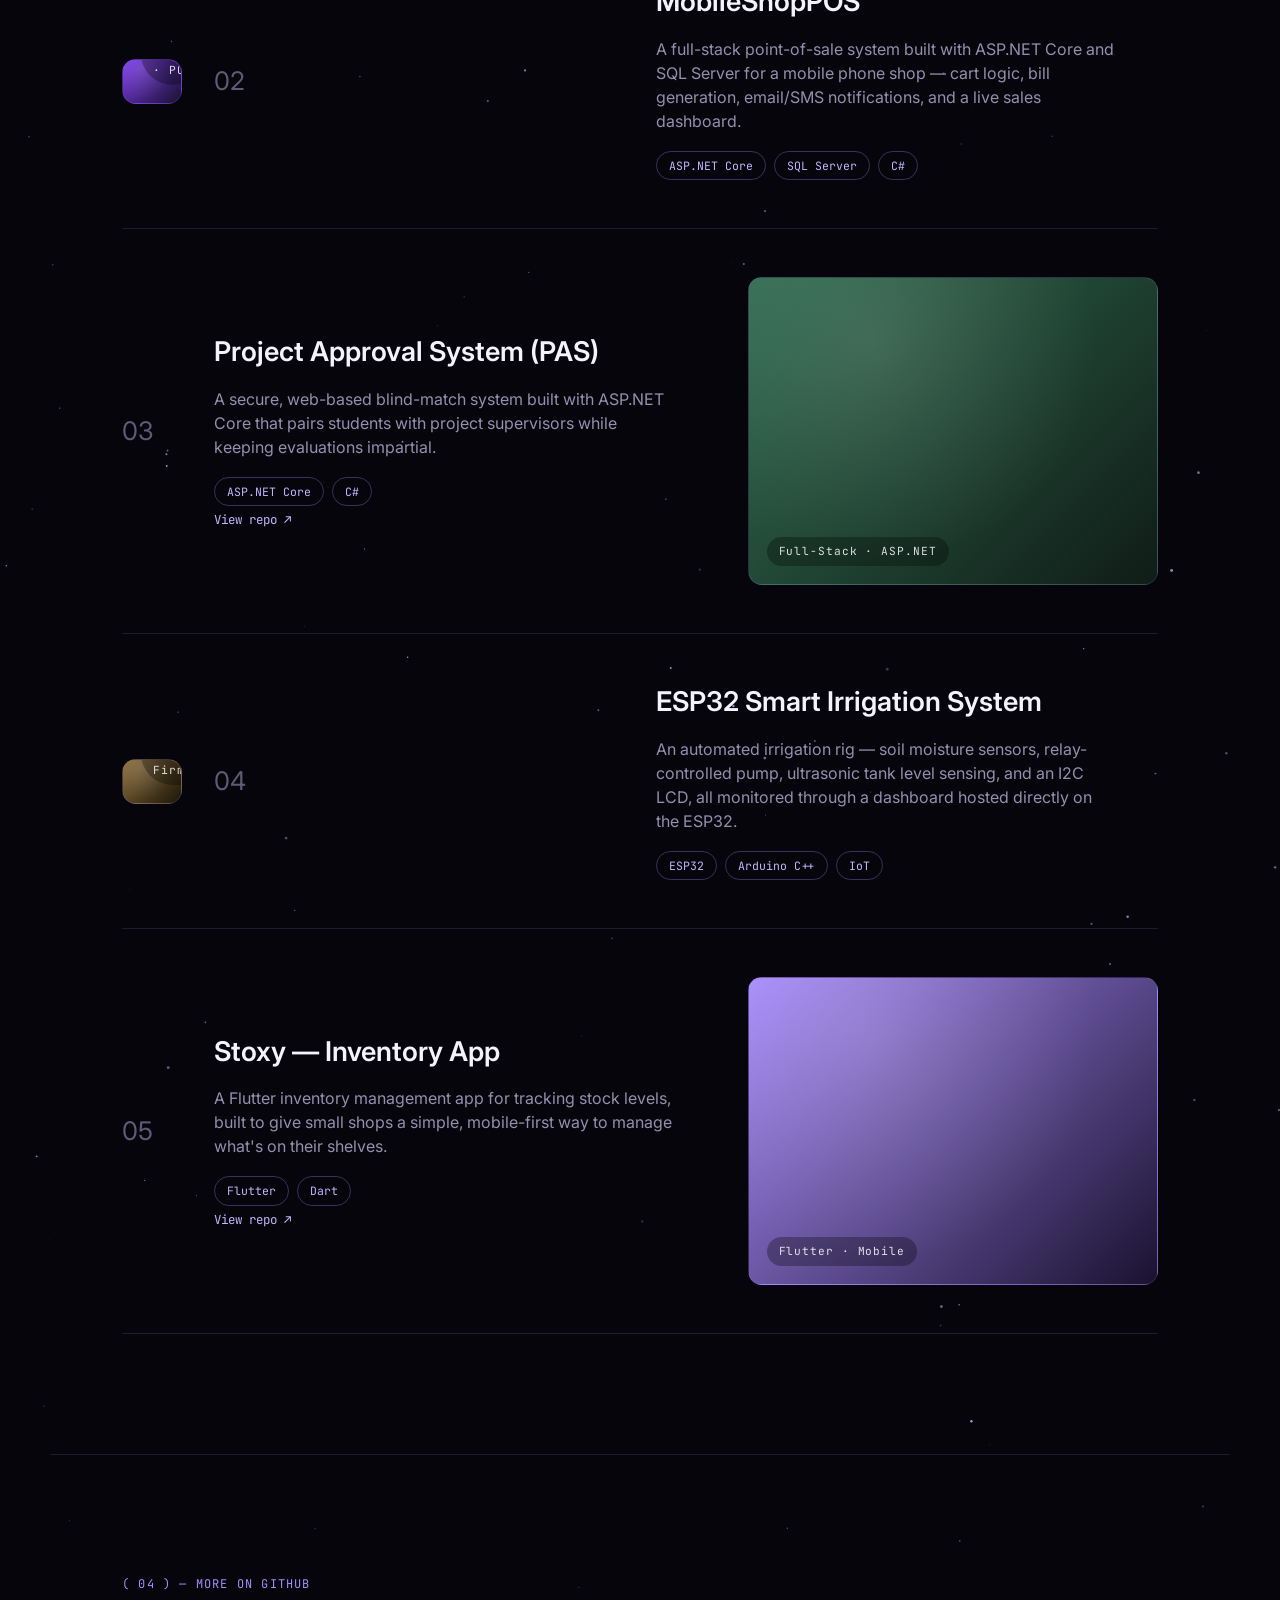
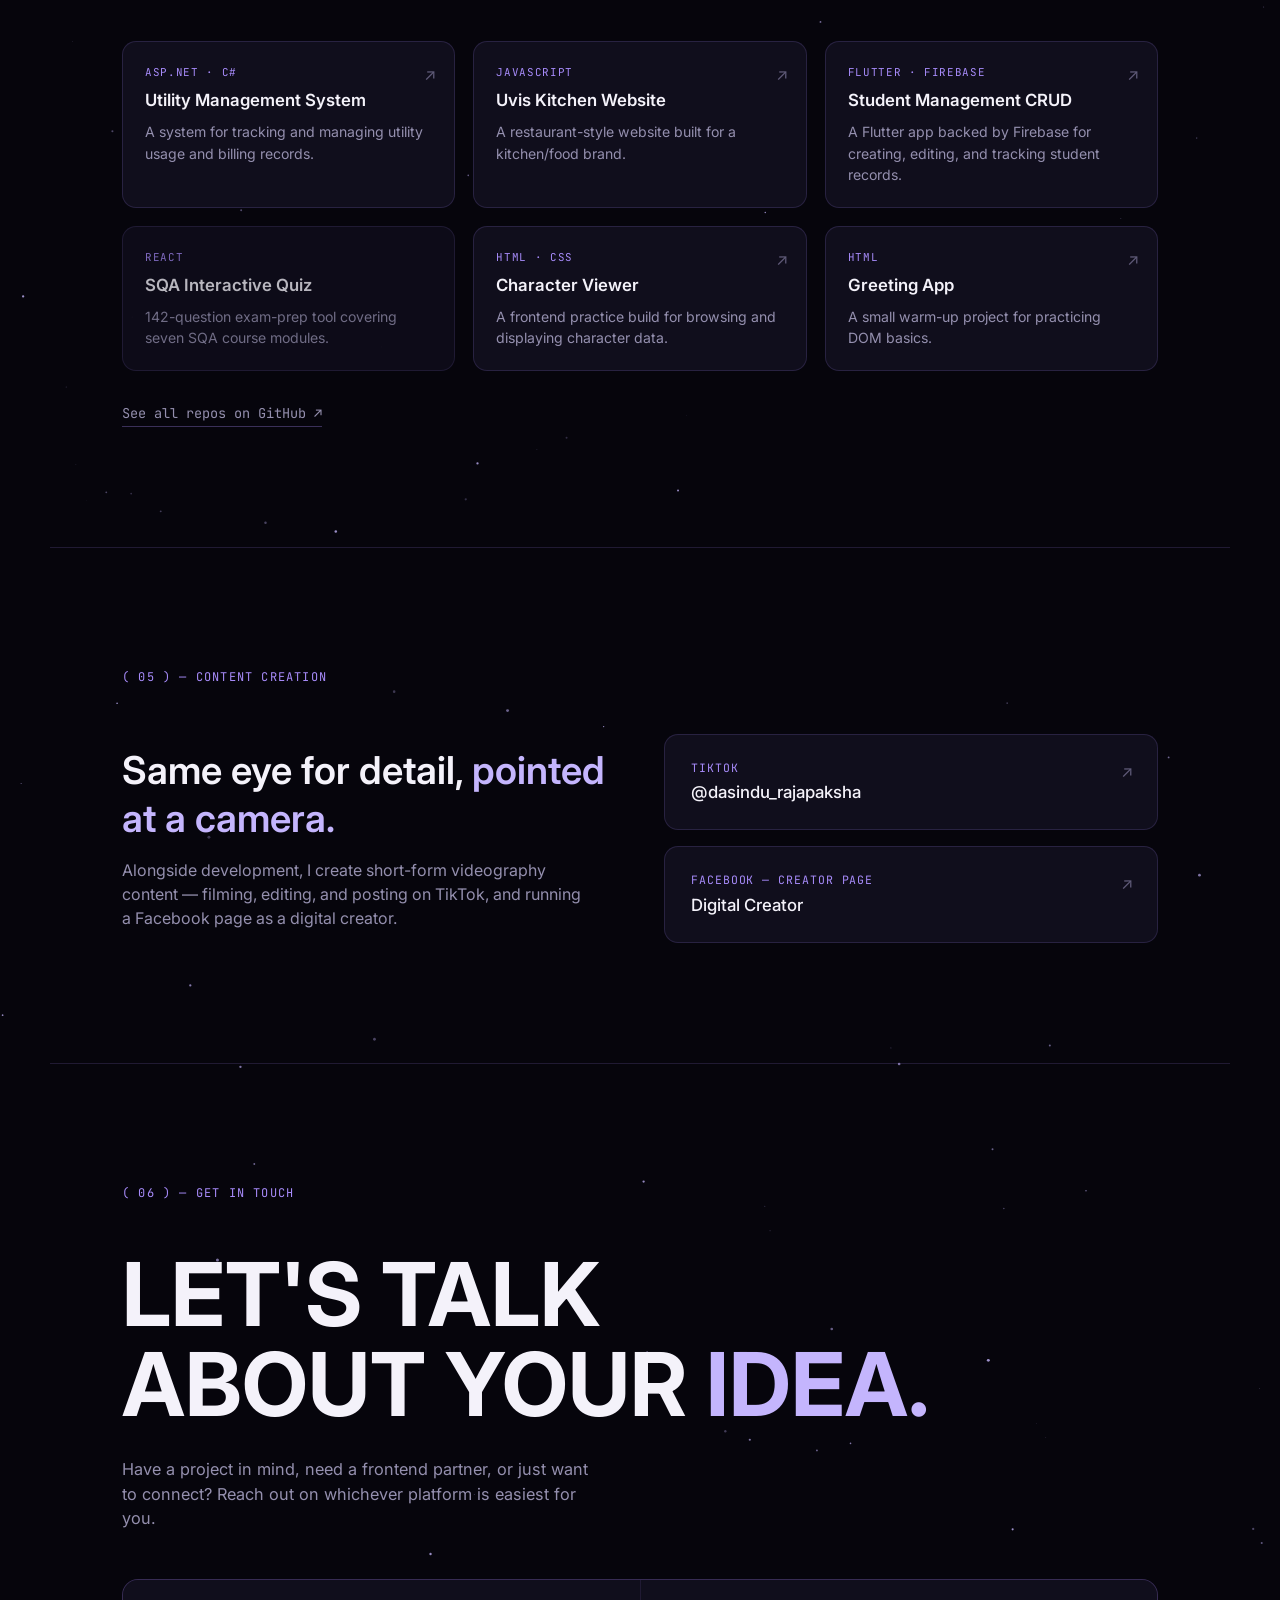
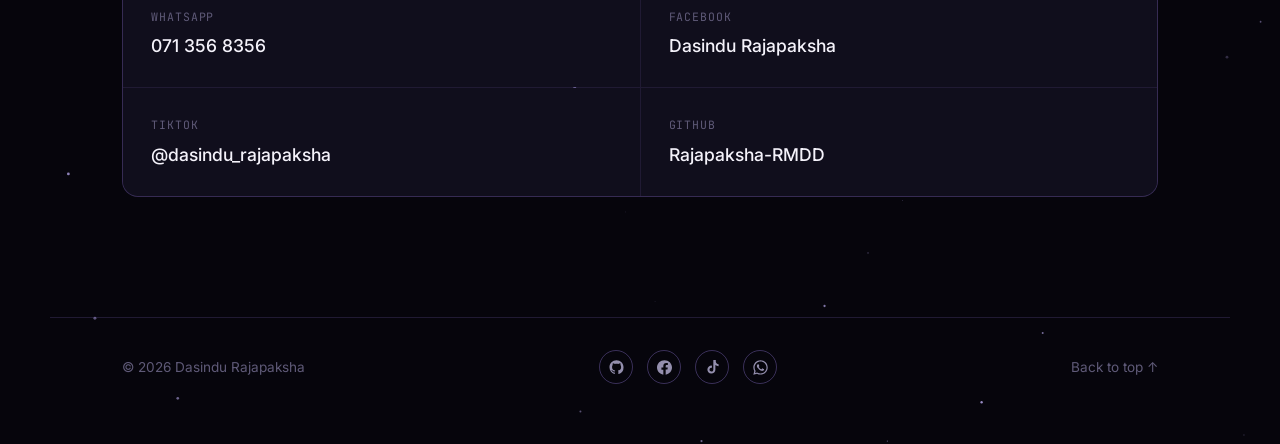
==== commit 3b530224: "Add social icons" ====
--- a/index.html
+++ b/index.html
@@ -15,6 +15,7 @@
 
 <canvas id="stars"></canvas>
 <div class="cursor-glow" id="cursorGlow"></div>
+<div class="progress-bar" id="progressBar"></div>
 
 <!-- ===== NAV ===== -->
 <header class="site-header">
@@ -49,6 +50,20 @@
       <a href="#projects" class="btn btn-primary">View Projects</a>
       <a href="https://wa.me/94713568356" target="_blank" rel="noopener" class="btn btn-ghost">Say Hello</a>
     </div>
+    <div class="social-icons reveal">
+      <a href="https://github.com/Rajapaksha-RMDD" target="_blank" rel="noopener" aria-label="GitHub" class="social-icon">
+        <svg viewBox="0 0 24 24" fill="currentColor"><path d="M12 .5C5.65.5.5 5.65.5 12c0 5.08 3.29 9.39 7.86 10.91.57.1.78-.25.78-.55 0-.27-.01-1.17-.02-2.12-3.2.7-3.88-1.36-3.88-1.36-.52-1.34-1.28-1.7-1.28-1.7-1.04-.72.08-.7.08-.7 1.15.08 1.76 1.19 1.76 1.19 1.03 1.76 2.69 1.25 3.35.96.1-.75.4-1.25.73-1.54-2.55-.29-5.24-1.28-5.24-5.7 0-1.26.45-2.29 1.19-3.09-.12-.29-.52-1.46.11-3.05 0 0 .97-.31 3.18 1.18a11 11 0 0 1 5.79 0c2.2-1.49 3.17-1.18 3.17-1.18.63 1.59.23 2.76.11 3.05.74.8 1.19 1.83 1.19 3.09 0 4.43-2.7 5.41-5.26 5.69.41.36.78 1.08.78 2.17 0 1.57-.01 2.83-.01 3.22 0 .3.2.66.79.55A10.52 10.52 0 0 0 23.5 12C23.5 5.65 18.35.5 12 .5Z"/></svg>
+      </a>
+      <a href="https://www.facebook.com/share/19NnGtd1yK/?mibextid=wwXIfr" target="_blank" rel="noopener" aria-label="Facebook" class="social-icon">
+        <svg viewBox="0 0 24 24" fill="currentColor"><path d="M22 12.06C22 6.5 17.52 2 12 2S2 6.5 2 12.06c0 5 3.66 9.15 8.44 9.94v-7.03H7.9v-2.91h2.54V9.85c0-2.5 1.49-3.89 3.77-3.89 1.09 0 2.24.2 2.24.2v2.46h-1.26c-1.24 0-1.63.77-1.63 1.56v1.88h2.78l-.44 2.91h-2.34V22c4.78-.79 8.44-4.94 8.44-9.94Z"/></svg>
+      </a>
+      <a href="https://wa.me/94713568356" target="_blank" rel="noopener" aria-label="WhatsApp" class="social-icon">
+        <svg viewBox="0 0 24 24" fill="currentColor"><path d="M17.47 14.38c-.29-.15-1.71-.84-1.98-.94-.27-.1-.46-.15-.66.15-.19.29-.75.94-.92 1.13-.17.19-.34.22-.63.07-.29-.15-1.22-.45-2.32-1.43-.86-.76-1.44-1.71-1.6-2-.17-.29-.02-.45.13-.6.13-.13.29-.34.44-.51.15-.17.19-.29.29-.48.1-.19.05-.36-.02-.51-.07-.15-.66-1.59-.9-2.18-.24-.57-.48-.49-.66-.5h-.56c-.19 0-.51.07-.78.36-.27.29-1.02 1-1.02 2.43 0 1.43 1.05 2.82 1.19 3.01.15.19 2.06 3.15 5 4.41.7.3 1.24.48 1.67.62.7.22 1.34.19 1.84.12.56-.08 1.71-.7 1.96-1.38.24-.68.24-1.26.17-1.38-.07-.12-.27-.19-.56-.34ZM12.02 2C6.5 2 2 6.48 2 12c0 1.85.5 3.58 1.36 5.07L2 22l5.09-1.33A9.95 9.95 0 0 0 12.02 22C17.53 22 22 17.52 22 12S17.53 2 12.02 2Zm0 18.1c-1.66 0-3.2-.46-4.52-1.26l-.32-.19-3.02.79.81-2.94-.21-.31A8.1 8.1 0 0 1 3.9 12c0-4.48 3.65-8.1 8.12-8.1 4.47 0 8.11 3.62 8.11 8.1 0 4.48-3.64 8.1-8.11 8.1Z"/></svg>
+      </a>
+      <a href="https://www.tiktok.com/@dasindu_rajapaksha?_r=1&_t=ZS-986E8XDNGv2" target="_blank" rel="noopener" aria-label="TikTok" class="social-icon">
+        <svg viewBox="0 0 24 24" fill="currentColor"><path d="M16.6 5.82c-1.02-.9-1.6-2.19-1.6-3.62h-3.09v13.44c0 1.6-1.29 2.9-2.89 2.9a2.9 2.9 0 0 1-2.9-2.9 2.9 2.9 0 0 1 2.9-2.9c.28 0 .55.04.8.11V9.68a6.03 6.03 0 0 0-.8-.05A5.95 5.95 0 0 0 3.06 15.6a5.95 5.95 0 0 0 5.96 5.95 5.95 5.95 0 0 0 5.95-5.95V8.4a7.5 7.5 0 0 0 4.39 1.41V6.71c-.98 0-1.9-.3-2.66-.89-.05-.02-.09-.06-.1 0Z"/></svg>
+      </a>
+    </div>
     <div class="hero-photo reveal">
       <div class="photo-frame">
         <img src="assets/profile.jpg" alt="Dasindu Rajapaksha">
@@ -155,19 +170,20 @@
   <section class="section" id="projects">
     <p class="section-label">( 03 ) — Selected Projects</p>
 
-    <div class="project-row">
+    <div class="project-row tilt-card">
       <div class="project-num">01</div>
       <div class="project-info">
         <h3>Smart Queue Management System</h3>
         <p>A real-time queue system with a Flutter mobile front end and a Node.js/Express/MySQL backend — customers join a queue remotely and track their position live.</p>
         <div class="tag-row"><span>Flutter</span><span>Node.js</span><span>Express</span><span>MySQL</span></div>
+        <a href="https://github.com/Rajapaksha-RMDD/smart-queue-system" target="_blank" rel="noopener" class="repo-link">View repo ↗</a>
       </div>
       <div class="project-visual" style="--pc1:#4B4038; --pc2:#202940;">
         <span class="visual-tag">Mobile · Backend</span>
       </div>
     </div>
 
-    <div class="project-row reverse">
+    <div class="project-row reverse tilt-card">
       <div class="project-num">02</div>
       <div class="project-info">
         <h3>MobileShopPOS</h3>
@@ -179,35 +195,99 @@
       </div>
     </div>
 
-    <div class="project-row">
+    <div class="project-row tilt-card">
       <div class="project-num">03</div>
+      <div class="project-info">
+        <h3>Project Approval System (PAS)</h3>
+        <p>A secure, web-based blind-match system built with ASP.NET Core that pairs students with project supervisors while keeping evaluations impartial.</p>
+        <div class="tag-row"><span>ASP.NET Core</span><span>C#</span></div>
+        <a href="https://github.com/Rajapaksha-RMDD/Project-Approval-System-" target="_blank" rel="noopener" class="repo-link">View repo ↗</a>
+      </div>
+      <div class="project-visual" style="--pc1:#2f6b4f; --pc2:#101c17;">
+        <span class="visual-tag">Full-Stack · ASP.NET</span>
+      </div>
+    </div>
+
+    <div class="project-row reverse tilt-card">
+      <div class="project-num">04</div>
       <div class="project-info">
         <h3>ESP32 Smart Irrigation System</h3>
         <p>An automated irrigation rig — soil moisture sensors, relay-controlled pump, ultrasonic tank level sensing, and an I2C LCD, all monitored through a dashboard hosted directly on the ESP32.</p>
         <div class="tag-row"><span>ESP32</span><span>Arduino C++</span><span>IoT</span></div>
       </div>
-      <div class="project-visual" style="--pc1:#2f6b4f; --pc2:#101c17;">
+      <div class="project-visual" style="--pc1:#8a6d3b; --pc2:#1c1608;">
         <span class="visual-tag">Hardware · Firmware</span>
       </div>
     </div>
 
-    <div class="project-row reverse">
-      <div class="project-num">04</div>
-      <div class="project-info">
-        <h3>SQA Interactive Quiz App</h3>
-        <p>A 142-question interactive exam-prep tool built in React, covering seven modules of Software Quality Assurance coursework — built after the original download format proved unusable.</p>
-        <div class="tag-row"><span>React</span><span>JavaScript</span></div>
+    <div class="project-row tilt-card">
+      <div class="project-num">05</div>
+      <div class="project-info">
+        <h3>Stoxy — Inventory App</h3>
+        <p>A Flutter inventory management app for tracking stock levels, built to give small shops a simple, mobile-first way to manage what's on their shelves.</p>
+        <div class="tag-row"><span>Flutter</span><span>Dart</span></div>
+        <a href="https://github.com/Rajapaksha-RMDD/Inventory-Application-Stoxy-" target="_blank" rel="noopener" class="repo-link">View repo ↗</a>
       </div>
       <div class="project-visual" style="--pc1:#a78bfa; --pc2:#1a1230;">
-        <span class="visual-tag">React · Education</span>
-      </div>
-    </div>
-
+        <span class="visual-tag">Flutter · Mobile</span>
+      </div>
+    </div>
+
+  </section>
+
+  <!-- ===== MORE PROJECTS ===== -->
+  <section class="section" id="more-projects">
+    <p class="section-label">( 04 ) — More on GitHub</p>
+    <div class="more-grid">
+
+      <a href="https://github.com/Rajapaksha-RMDD/Utility-Management-System-Using-C-" target="_blank" rel="noopener" class="more-card">
+        <span class="more-lang">ASP.NET · C#</span>
+        <h4>Utility Management System</h4>
+        <p>A system for tracking and managing utility usage and billing records.</p>
+        <span class="more-arrow">↗</span>
+      </a>
+
+      <a href="https://github.com/Rajapaksha-RMDD/Uvis-Kitchen-Web-Site" target="_blank" rel="noopener" class="more-card">
+        <span class="more-lang">JavaScript</span>
+        <h4>Uvis Kitchen Website</h4>
+        <p>A restaurant-style website built for a kitchen/food brand.</p>
+        <span class="more-arrow">↗</span>
+      </a>
+
+      <a href="https://github.com/Rajapaksha-RMDD/CRUD_Application_With_Firebase" target="_blank" rel="noopener" class="more-card">
+        <span class="more-lang">Flutter · Firebase</span>
+        <h4>Student Management CRUD</h4>
+        <p>A Flutter app backed by Firebase for creating, editing, and tracking student records.</p>
+        <span class="more-arrow">↗</span>
+      </a>
+
+      <div class="more-card no-link">
+        <span class="more-lang">React</span>
+        <h4>SQA Interactive Quiz</h4>
+        <p>142-question exam-prep tool covering seven SQA course modules.</p>
+      </div>
+
+      <a href="https://github.com/Rajapaksha-RMDD/character-viewer" target="_blank" rel="noopener" class="more-card">
+        <span class="more-lang">HTML · CSS</span>
+        <h4>Character Viewer</h4>
+        <p>A frontend practice build for browsing and displaying character data.</p>
+        <span class="more-arrow">↗</span>
+      </a>
+
+      <a href="https://github.com/Rajapaksha-RMDD/greeting-app" target="_blank" rel="noopener" class="more-card">
+        <span class="more-lang">HTML</span>
+        <h4>Greeting App</h4>
+        <p>A small warm-up project for practicing DOM basics.</p>
+        <span class="more-arrow">↗</span>
+      </a>
+
+    </div>
+    <a href="https://github.com/Rajapaksha-RMDD" target="_blank" rel="noopener" class="all-repos-link">See all repos on GitHub ↗</a>
   </section>
 
   <!-- ===== CONTENT CREATION ===== -->
   <section class="section" id="content">
-    <p class="section-label">( 04 ) — Content Creation</p>
+    <p class="section-label">( 05 ) — Content Creation</p>
     <div class="content-grid">
       <div class="content-text">
         <h2>Same eye for detail, <span class="accent-text">pointed at a camera.</span></h2>
@@ -230,7 +310,7 @@
 
   <!-- ===== CONTACT ===== -->
   <section class="section contact-section" id="contact">
-    <p class="section-label">( 05 ) — Get In Touch</p>
+    <p class="section-label">( 06 ) — Get In Touch</p>
     <h2 class="contact-headline">LET'S TALK<br>ABOUT YOUR <span class="accent-text">IDEA.</span></h2>
     <p class="contact-copy">Have a project in mind, need a frontend partner, or just want to connect? Reach out on whichever platform is easiest for you.</p>
 
@@ -258,6 +338,20 @@
 
 <footer class="site-footer">
   <span>© <span id="year"></span> Dasindu Rajapaksha</span>
+  <div class="social-icons footer-icons">
+    <a href="https://github.com/Rajapaksha-RMDD" target="_blank" rel="noopener" aria-label="GitHub" class="social-icon small">
+      <svg viewBox="0 0 24 24" fill="currentColor"><path d="M12 .5C5.73.5.75 5.48.75 11.75c0 5.02 3.26 9.27 7.77 10.77.57.1.78-.25.78-.55 0-.27-.01-1.16-.02-2.1-3.16.69-3.83-1.34-3.83-1.34-.52-1.31-1.26-1.66-1.26-1.66-1.03-.7.08-.69.08-.69 1.14.08 1.74 1.17 1.74 1.17 1.01 1.73 2.65 1.23 3.3.94.1-.73.4-1.23.72-1.51-2.52-.29-5.17-1.26-5.17-5.62 0-1.24.44-2.26 1.17-3.05-.12-.29-.51-1.45.11-3.02 0 0 .96-.31 3.14 1.16.91-.25 1.89-.38 2.86-.38.97 0 1.95.13 2.86.38 2.18-1.47 3.14-1.16 3.14-1.16.62 1.57.23 2.73.11 3.02.73.79 1.17 1.81 1.17 3.05 0 4.37-2.66 5.33-5.19 5.61.41.35.77 1.04.77 2.11 0 1.52-.01 2.75-.01 3.13 0 .3.2.66.79.55A11.26 11.26 0 0 0 23.25 11.75C23.25 5.48 18.27.5 12 .5Z"/></svg>
+    </a>
+    <a href="https://www.facebook.com/share/19NnGtd1yK/?mibextid=wwXIfr" target="_blank" rel="noopener" aria-label="Facebook" class="social-icon small">
+      <svg viewBox="0 0 24 24" fill="currentColor"><path d="M24 12.07C24 5.68 18.63.5 12 .5S0 5.68 0 12.07c0 5.77 4.39 10.56 10.13 11.43v-8.09H7.08v-3.34h3.05V9.41c0-3 1.8-4.67 4.55-4.67 1.32 0 2.7.24 2.7.24v2.94h-1.52c-1.5 0-1.97.92-1.97 1.87v2.24h3.36l-.54 3.34h-2.82v8.09C19.61 22.63 24 17.84 24 12.07Z"/></svg>
+    </a>
+    <a href="https://www.tiktok.com/@dasindu_rajapaksha?_r=1&_t=ZS-986E8XDNGv2" target="_blank" rel="noopener" aria-label="TikTok" class="social-icon small">
+      <svg viewBox="0 0 24 24" fill="currentColor"><path d="M16.6 0h-3.3v15.4a3.1 3.1 0 1 1-2.2-2.97V9.06a6.4 6.4 0 1 0 5.5 6.34V8.16a8.2 8.2 0 0 0 5.15 1.8V6.66c-2.2 0-4.13-1.7-4.4-3.9-.05-.3-.07-.6-.07-.9V0Z"/></svg>
+    </a>
+    <a href="https://wa.me/94713568356" target="_blank" rel="noopener" aria-label="WhatsApp" class="social-icon small">
+      <svg viewBox="0 0 24 24" fill="currentColor"><path d="M12.02.5c-6.35 0-11.5 5.15-11.5 11.5 0 2.03.53 4.02 1.55 5.77L.5 23.5l5.9-1.55a11.46 11.46 0 0 0 5.62 1.44h.01c6.35 0 11.5-5.15 11.5-11.5S18.37.5 12.02.5Zm0 21.03h-.01a9.5 9.5 0 0 1-4.84-1.33l-.35-.2-3.5.92.93-3.42-.23-.35a9.53 9.53 0 0 1-1.46-5.15c0-5.26 4.28-9.53 9.54-9.53s9.53 4.27 9.53 9.53-4.27 9.53-9.53 9.53Zm5.22-7.14c-.29-.14-1.7-.84-1.96-.93-.26-.1-.45-.14-.64.14-.19.29-.74.93-.9 1.12-.17.19-.33.21-.62.07-.29-.14-1.22-.45-2.32-1.43-.86-.76-1.44-1.71-1.6-2-.17-.29-.02-.44.12-.59.13-.13.29-.33.43-.5.15-.17.19-.29.29-.48.1-.19.05-.36-.02-.5-.07-.14-.64-1.55-.88-2.12-.23-.55-.47-.48-.64-.49-.17-.01-.36-.01-.55-.01-.19 0-.5.07-.76.36-.26.29-1 .98-1 2.38 0 1.4 1.02 2.76 1.16 2.95.14.19 2 3.05 4.85 4.28.68.29 1.21.47 1.62.6.68.22 1.3.19 1.79.11.55-.08 1.7-.69 1.94-1.36.24-.67.24-1.24.17-1.36-.07-.12-.26-.19-.55-.33Z"/></svg>
+    </a>
+  </div>
   <a href="#top">Back to top ↑</a>
 </footer>
 
--- a/style.css
+++ b/style.css
@@ -73,6 +73,17 @@
 }
 @media (hover:hover){ .cursor-glow{ display:block; } }
 
+/* ============ PROGRESS BAR ============ */
+.progress-bar{
+  position: fixed;
+  top: 0; left: 0;
+  height: 2px;
+  width: 0%;
+  background: linear-gradient(90deg, var(--accent-strong), var(--accent-glow));
+  z-index: 50;
+  transition: width 0.1s ease-out;
+}
+
 main, .site-header, .site-footer{ position: relative; z-index: 2; }
 
 /* ============ HEADER ============ */
@@ -179,10 +190,16 @@
 }
 .hero-name .line{ display:block; }
 .hero-name .accent{
-  background: linear-gradient(100deg, var(--accent-glow), var(--accent-strong) 70%);
+  background: linear-gradient(100deg, var(--accent-glow), var(--accent-strong) 40%, var(--accent-glow) 70%, var(--accent-strong) 100%);
+  background-size: 300% 100%;
   -webkit-background-clip: text;
   background-clip: text;
   color: transparent;
+  animation: shimmer 8s ease-in-out infinite;
+}
+@keyframes shimmer{
+  0%, 100%{ background-position: 0% 50%; }
+  50%{ background-position: 100% 50%; }
 }
 
 .hero-sub{
@@ -211,8 +228,9 @@
   border-radius: 100px;
   font-size: 0.9rem;
   font-weight: 500;
-  transition: transform 0.2s ease, background 0.2s ease, border-color 0.2s ease;
+  transition: transform 0.15s ease, background 0.2s ease, border-color 0.2s ease;
   display:inline-block;
+  will-change: transform;
 }
 .btn-primary{
   background: var(--accent-strong);
@@ -224,6 +242,31 @@
   color: var(--text);
 }
 .btn-ghost:hover{ transform: translateY(-2px); border-color: var(--accent); }
+
+.social-icons{
+  display:flex;
+  gap: 14px;
+  margin-top: 28px;
+}
+.social-icon{
+  width: 42px; height: 42px;
+  display:flex;
+  align-items:center;
+  justify-content:center;
+  border-radius: 50%;
+  border: 1px solid var(--line-strong);
+  color: var(--text-muted);
+  transition: color 0.2s ease, border-color 0.2s ease, transform 0.2s ease, background 0.2s ease;
+}
+.social-icon svg{ width: 18px; height: 18px; }
+.social-icon:hover{
+  color: #fff;
+  border-color: var(--accent);
+  background: var(--accent-strong);
+  transform: translateY(-3px);
+}
+.social-icon.small{ width: 34px; height: 34px; }
+.social-icon.small svg{ width: 15px; height: 15px; }
 
 .hero-photo{
   position: absolute;
@@ -548,11 +591,15 @@
   margin: 0 auto;
   padding: 32px var(--edge) 60px;
   display:flex;
+  align-items: center;
   justify-content: space-between;
+  gap: 20px;
+  flex-wrap: wrap;
   color: var(--text-dim);
   font-size: 0.85rem;
   border-top: 1px solid var(--line);
 }
+.footer-icons{ margin-top: 0; }
 .site-footer a:hover{ color: var(--accent); }
 
 /* ============ REVEAL ANIM ============ */
@@ -568,7 +615,82 @@
 .hero-photo{ animation-delay: 0.45s; }
 @keyframes rise{ to{ opacity:1; transform: translateY(0); } }
 
+.tilt-card{ perspective: 1200px; }
+.tilt-card .project-visual{
+  transition: transform 0.12s ease-out;
+  transform-style: preserve-3d;
+}
+
+.repo-link{
+  display:inline-flex;
+  align-items:center;
+  gap:6px;
+  font-family: var(--font-mono);
+  font-size: 0.78rem;
+  color: var(--accent-glow);
+  border-bottom: 1px solid transparent;
+  transition: border-color 0.2s ease, gap 0.2s ease;
+}
+.repo-link:hover{ border-color: var(--accent-glow); gap: 9px; }
+
+/* ============ MORE PROJECTS GRID ============ */
+.more-grid{
+  display:grid;
+  grid-template-columns: repeat(3, 1fr);
+  gap: 18px;
+}
+.more-card{
+  background: var(--bg-panel);
+  border: 1px solid var(--line);
+  border-radius: 14px;
+  padding: 22px;
+  display:flex;
+  flex-direction: column;
+  gap: 8px;
+  position: relative;
+  transition: border-color 0.2s ease, transform 0.2s ease;
+}
+.more-card:not(.no-link):hover{ border-color: var(--accent); transform: translateY(-4px); }
+.more-lang{
+  font-family: var(--font-mono);
+  font-size: 0.68rem;
+  letter-spacing: 0.06em;
+  color: var(--accent);
+  text-transform: uppercase;
+}
+.more-card h4{
+  font-family: var(--font-display);
+  font-weight: 600;
+  font-size: 1.05rem;
+}
+.more-card p{ color: var(--text-muted); font-size: 0.88rem; }
+.more-card .more-arrow{
+  position: absolute;
+  right: 18px; top: 20px;
+  color: var(--text-dim);
+  transition: color 0.2s ease, transform 0.2s ease;
+}
+.more-card:hover .more-arrow{ color: var(--accent); transform: translate(2px,-2px); }
+.more-card.no-link{ opacity: 0.75; }
+
+.all-repos-link{
+  display:inline-flex;
+  align-items:center;
+  gap:8px;
+  margin-top: 32px;
+  font-family: var(--font-mono);
+  font-size: 0.85rem;
+  color: var(--text-muted);
+  border-bottom: 1px solid var(--line-strong);
+  padding-bottom: 2px;
+  transition: color 0.2s ease, border-color 0.2s ease;
+}
+.all-repos-link:hover{ color: var(--accent-glow); border-color: var(--accent-glow); }
+
 /* ============ RESPONSIVE ============ */
+@media (max-width: 1100px){
+  .more-grid{ grid-template-columns: repeat(2, 1fr); }
+}
 @media (max-width: 900px){
   .main-nav, .nav-cta{ display:none; }
   .nav-toggle{ display:flex; }
@@ -594,4 +716,5 @@
   }
   .project-visual{ order: -1; aspect-ratio: 16/9; }
   .contact-links{ grid-template-columns: 1fr; }
-}
+  .more-grid{ grid-template-columns: 1fr; }
+}
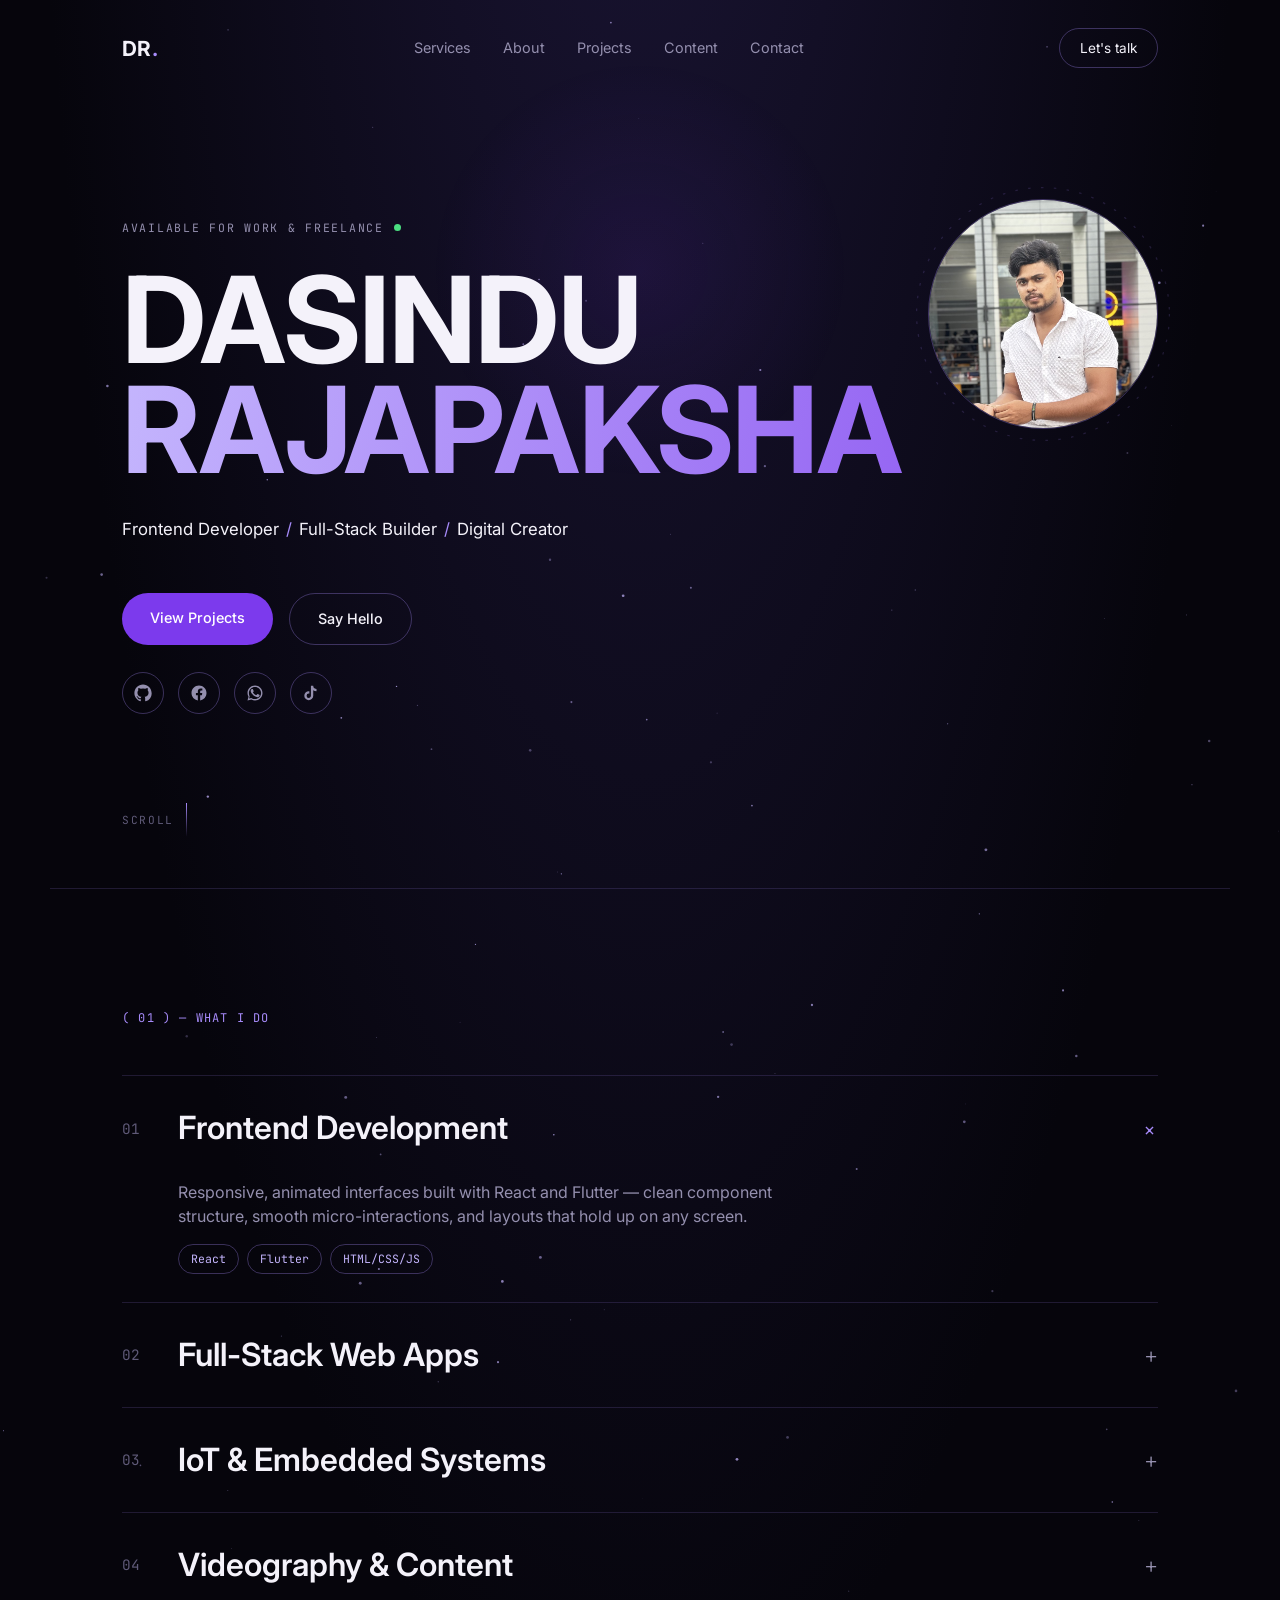
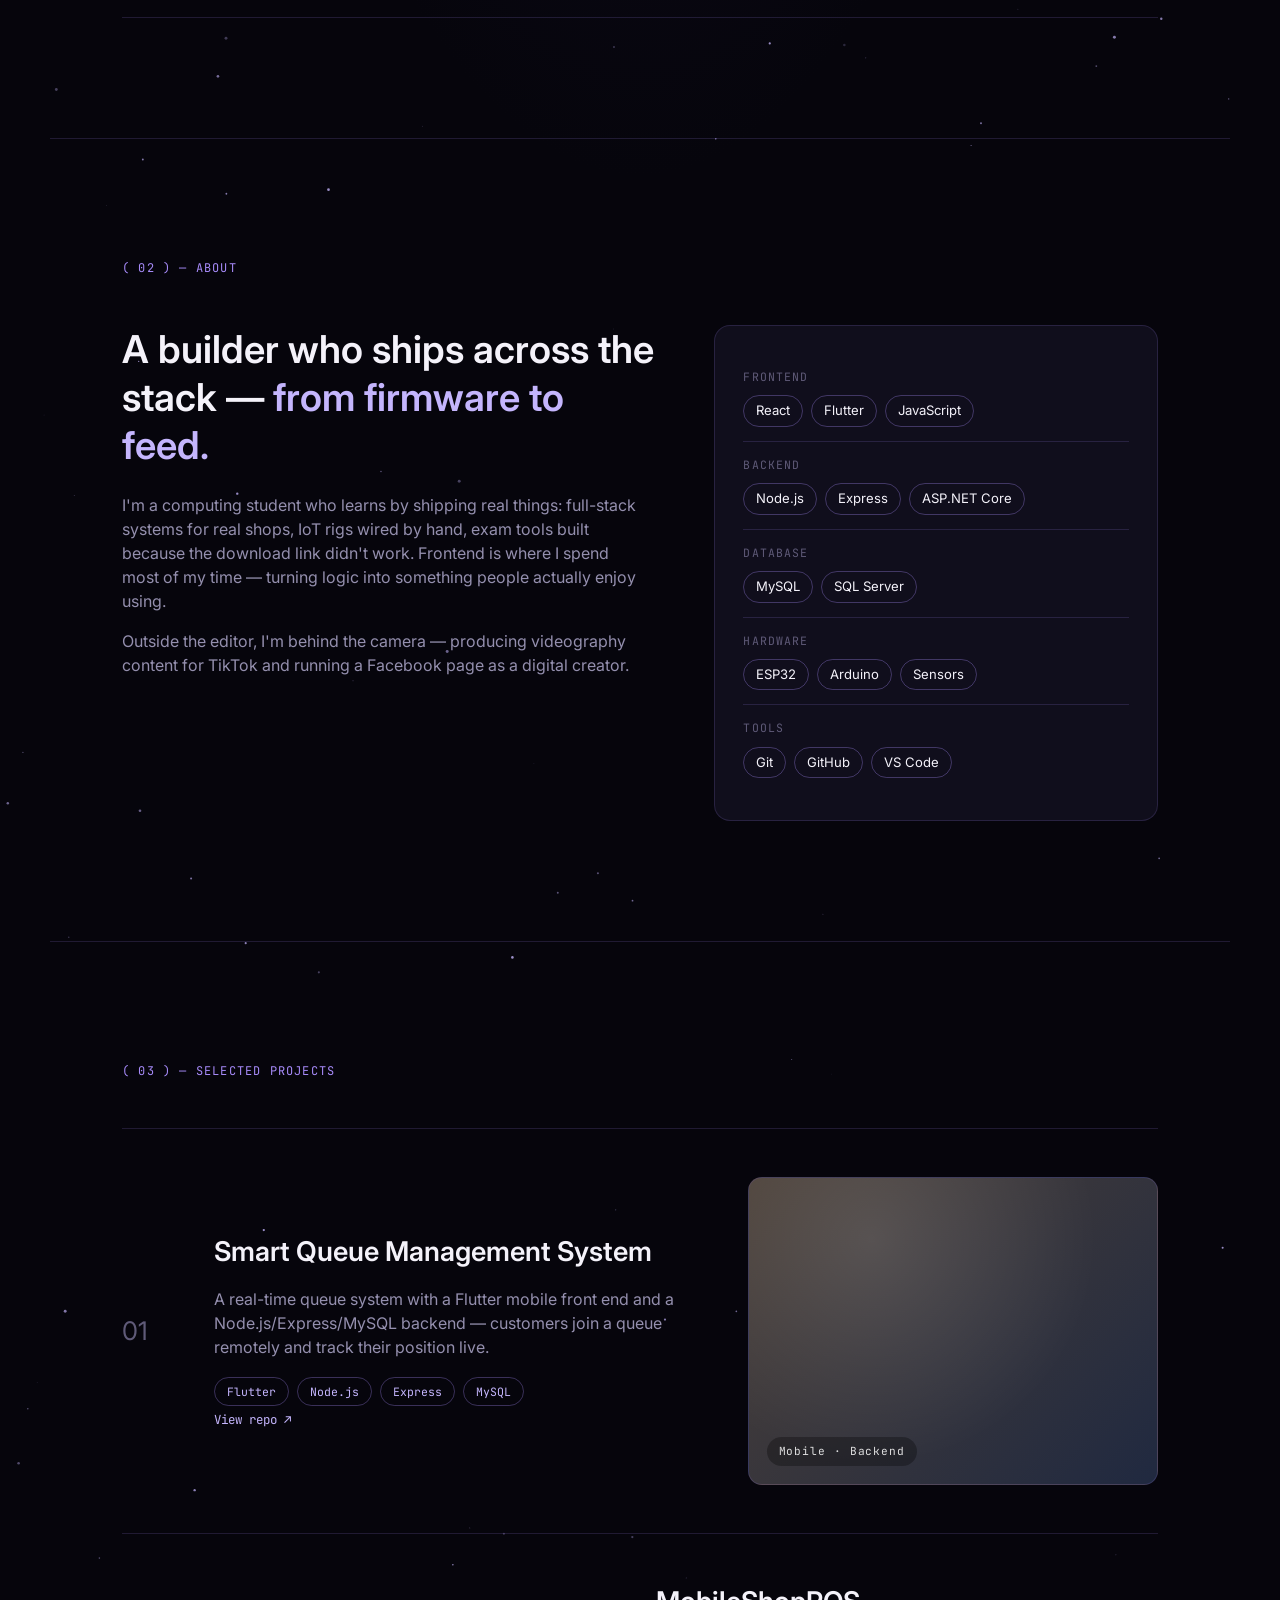
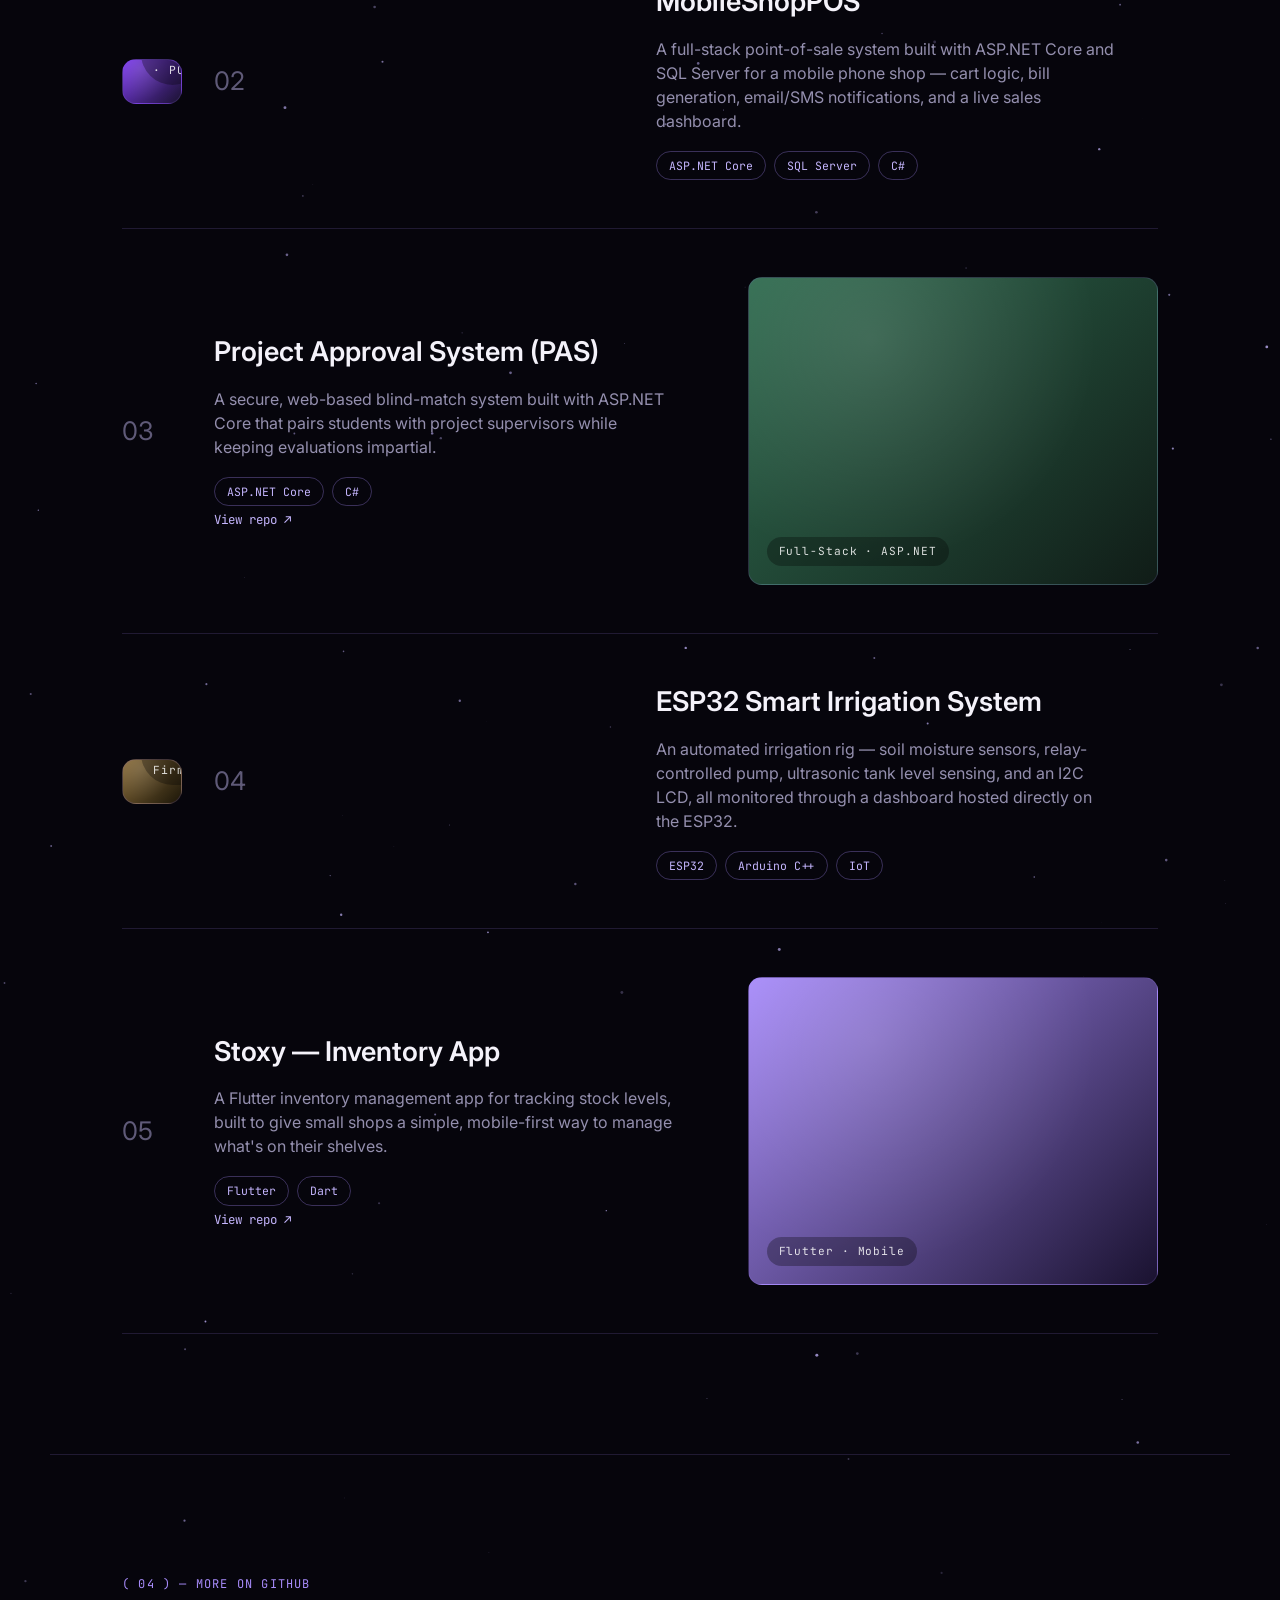
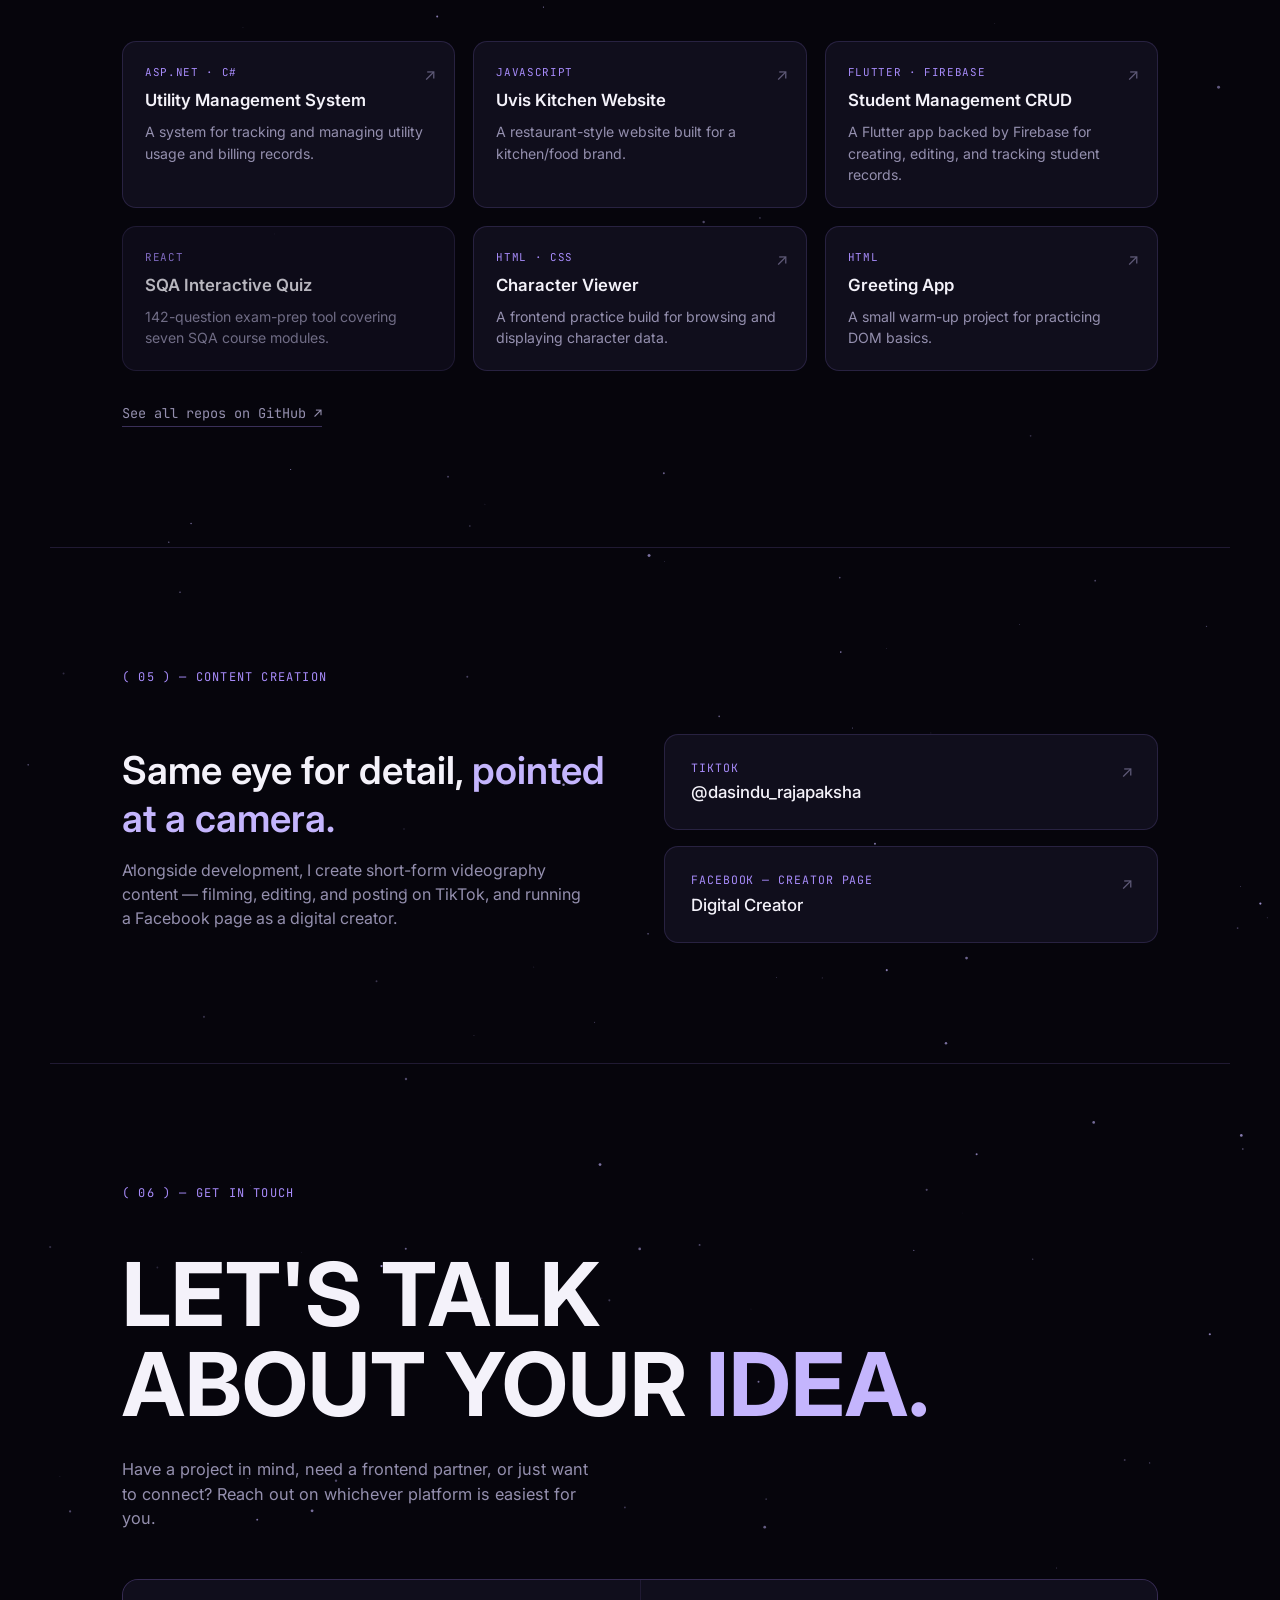
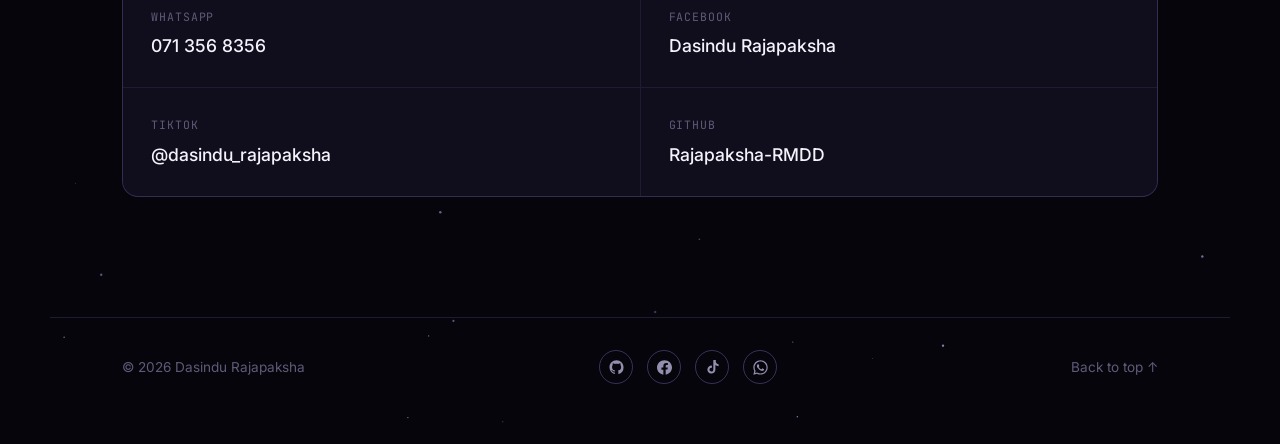
==== commit 52a06892: "Remove unnesessary items" ====
--- a/index.html
+++ b/index.html
@@ -44,7 +44,7 @@
     </h1>
     <div class="hero-sub reveal">
       <p class="role">Frontend Developer <span class="sep">/</span> Full-Stack Builder <span class="sep">/</span> Digital Creator</p>
-      <p class="location">Based in Negombo, Sri Lanka — building interfaces by day, filming stories by night.</p>
+      
     </div>
     <div class="hero-actions reveal">
       <a href="#projects" class="btn btn-primary">View Projects</a>
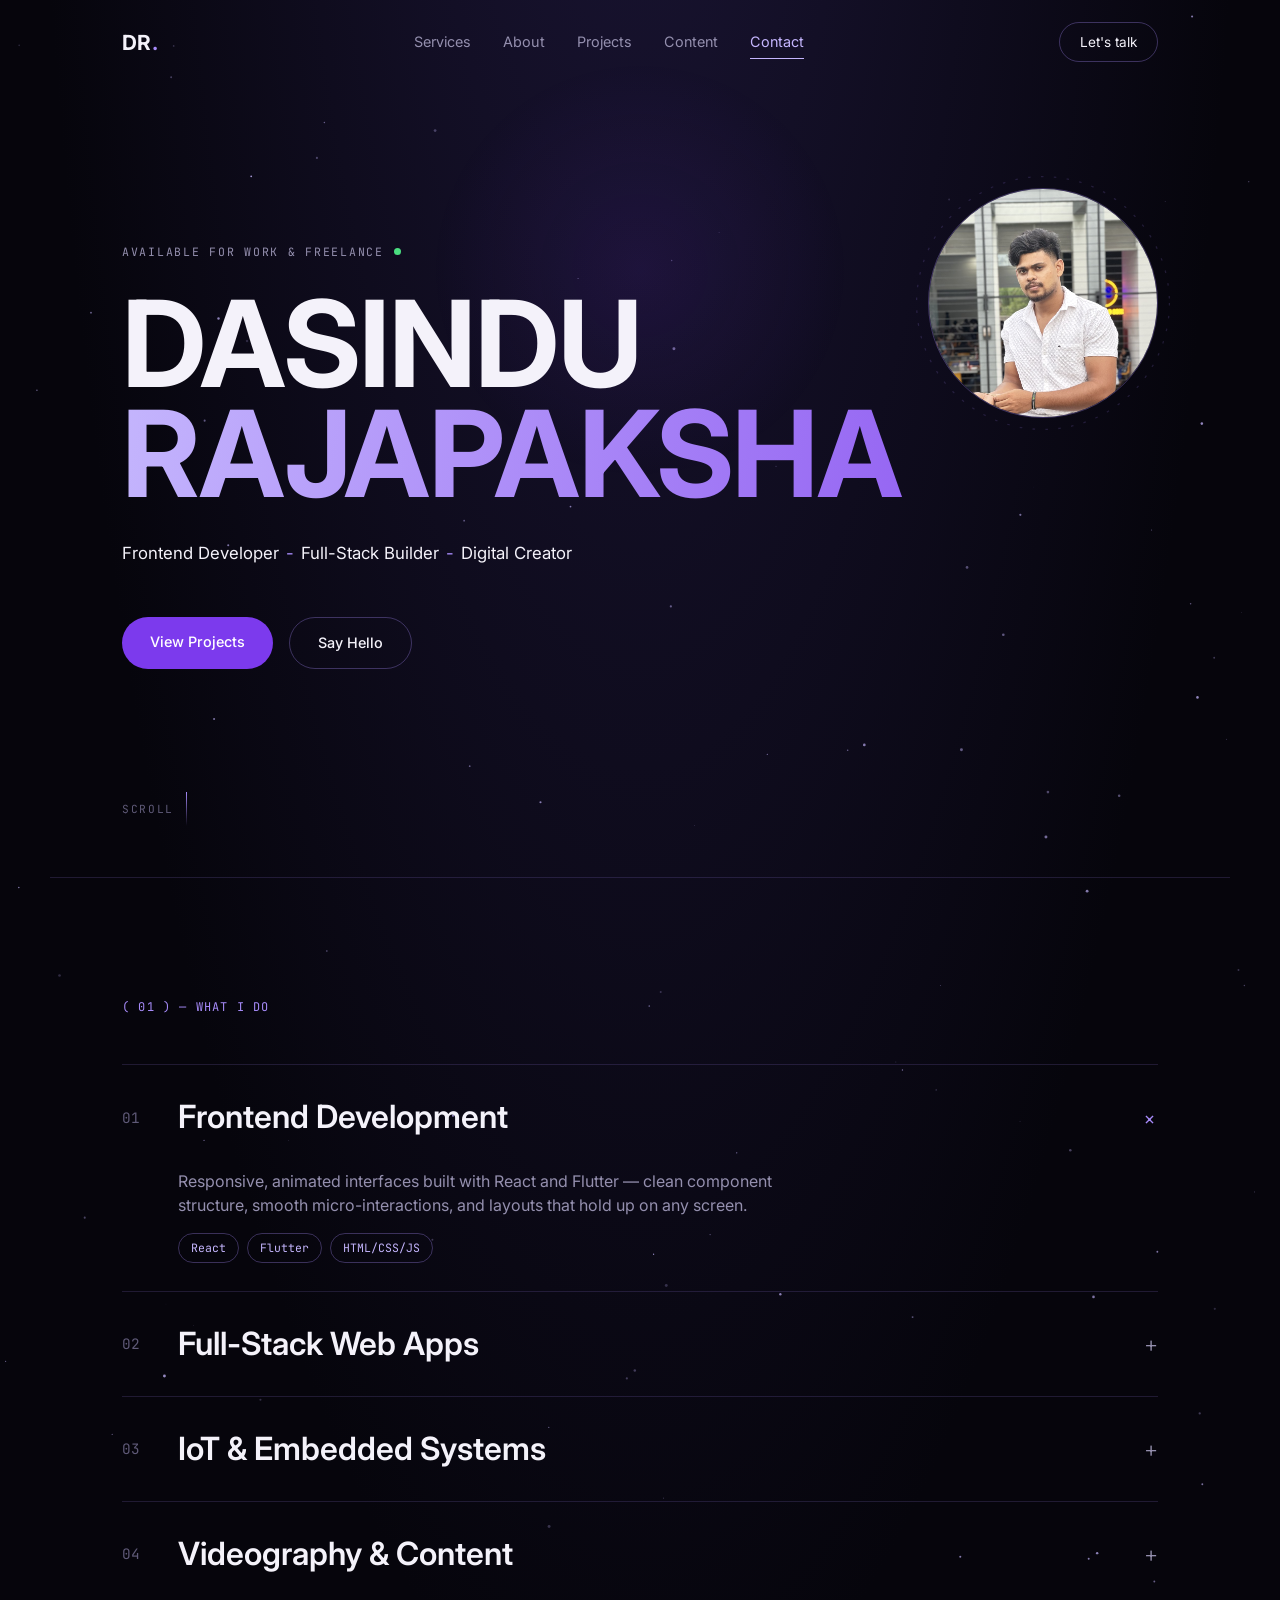
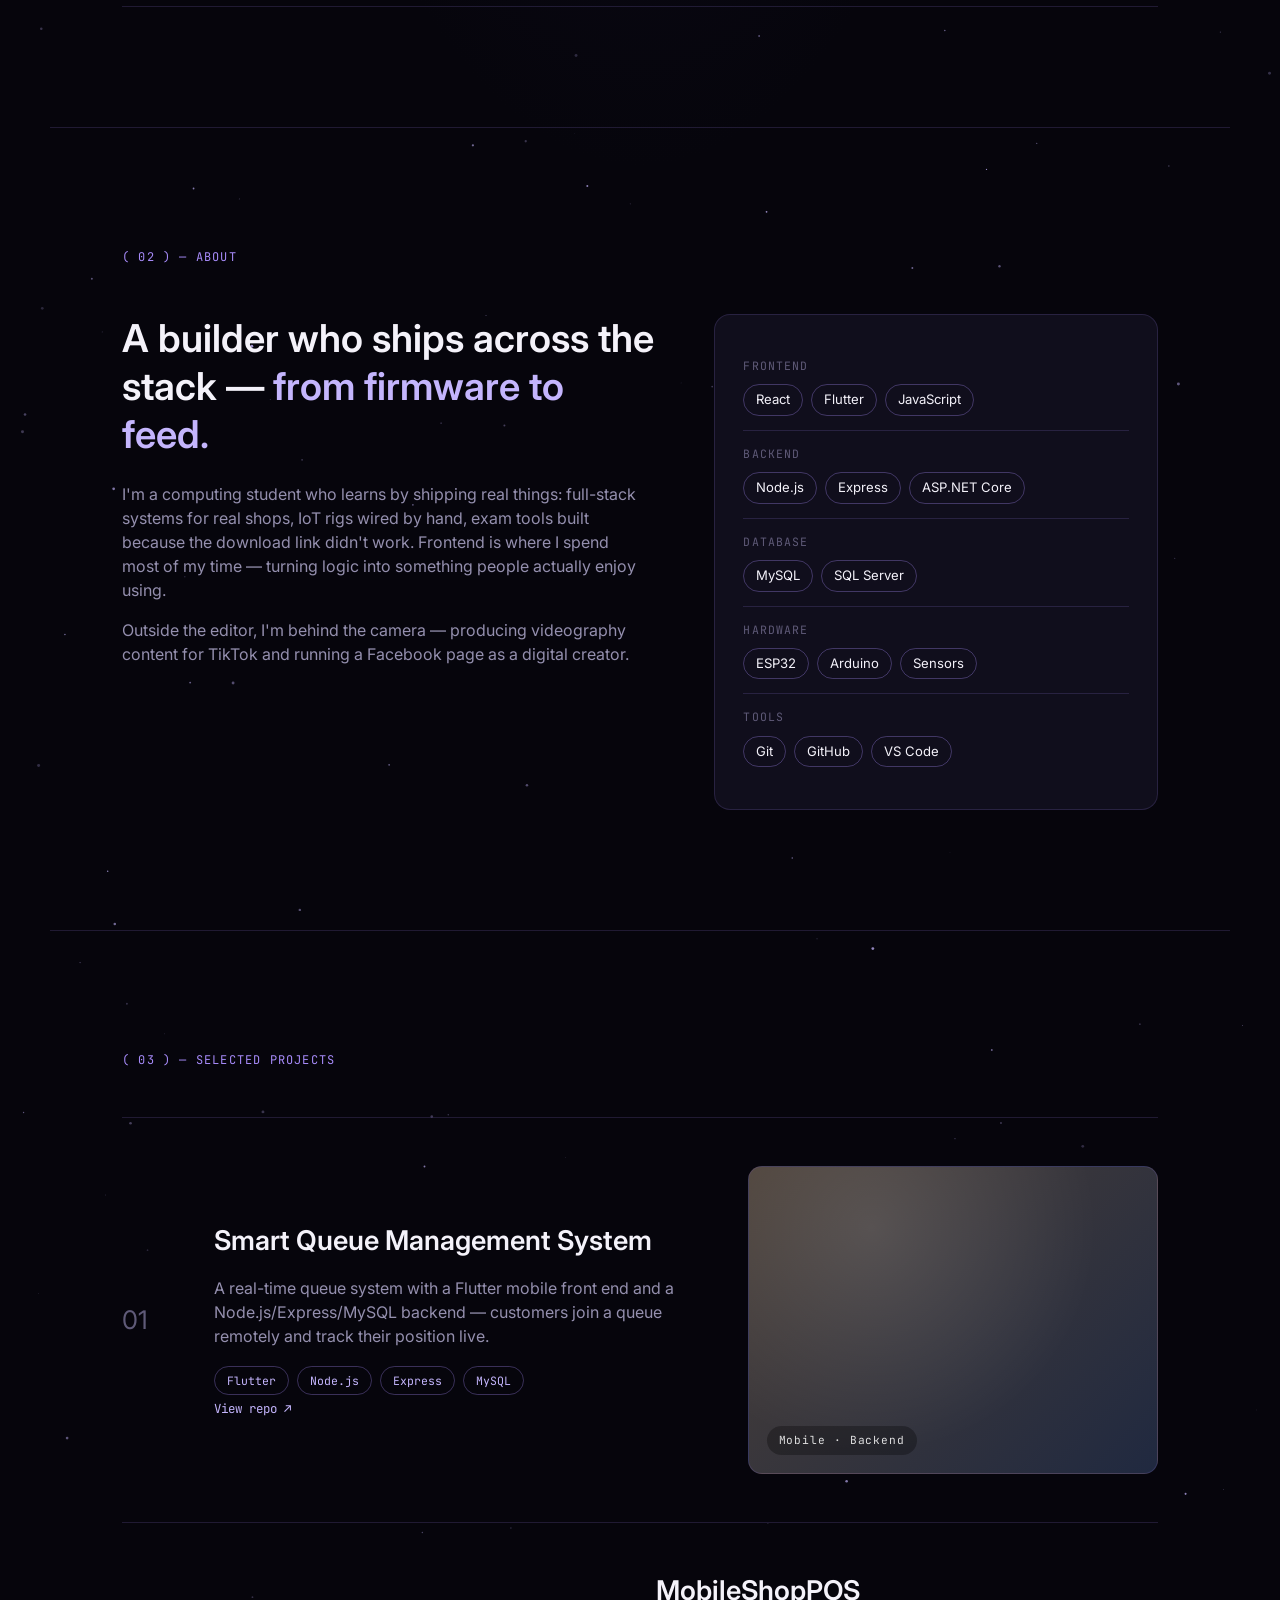
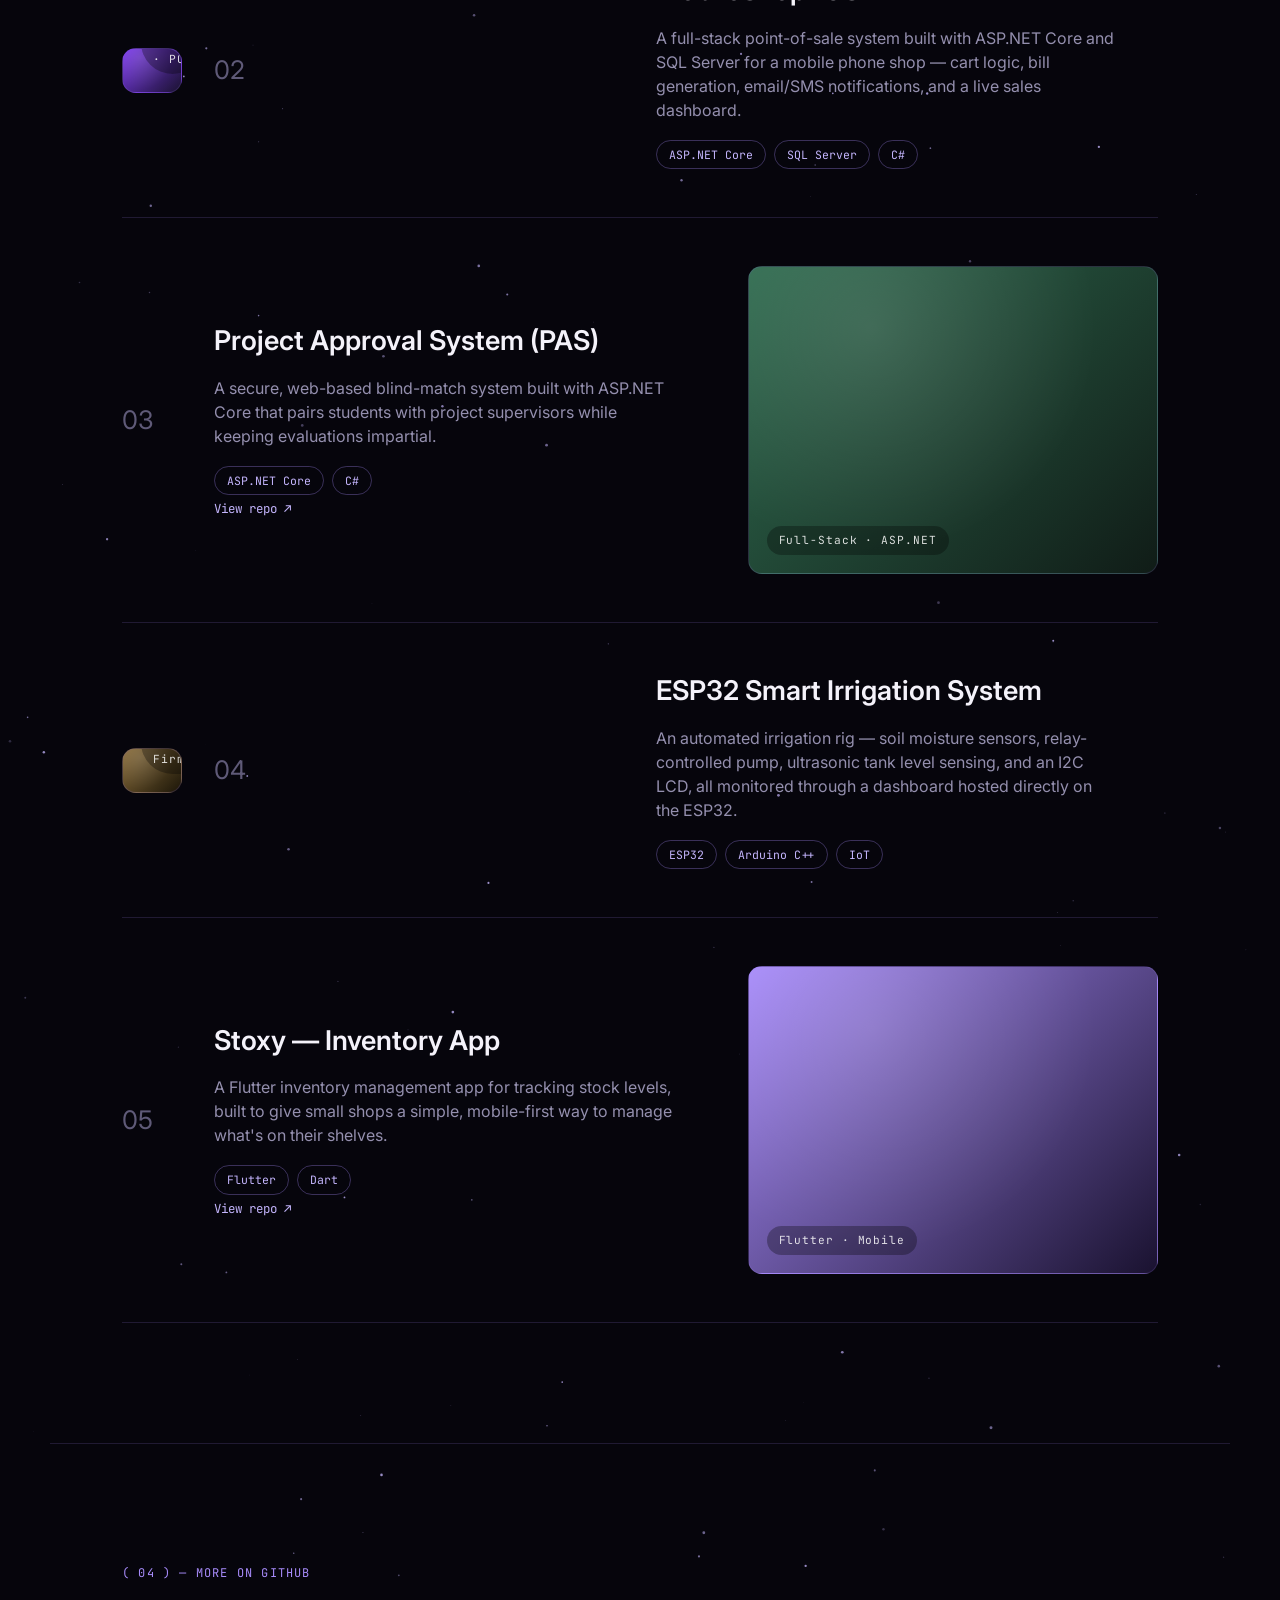
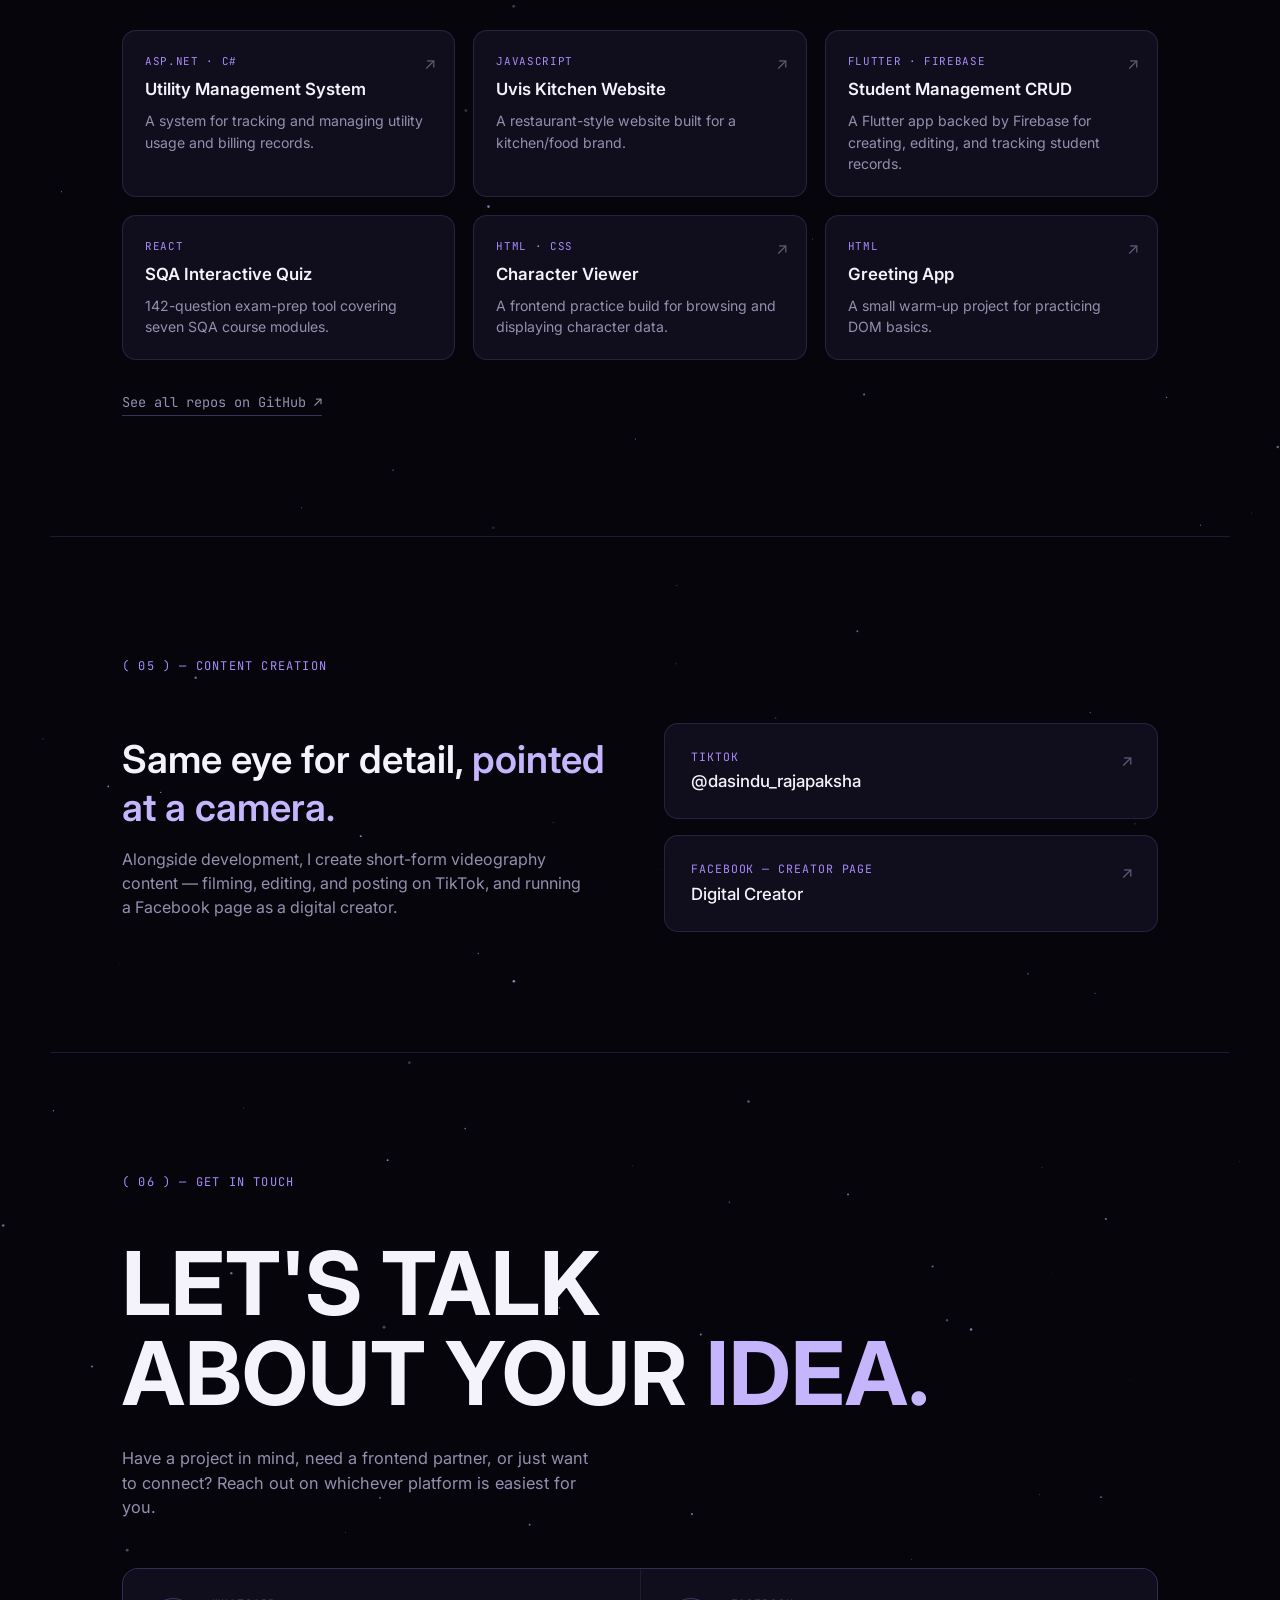
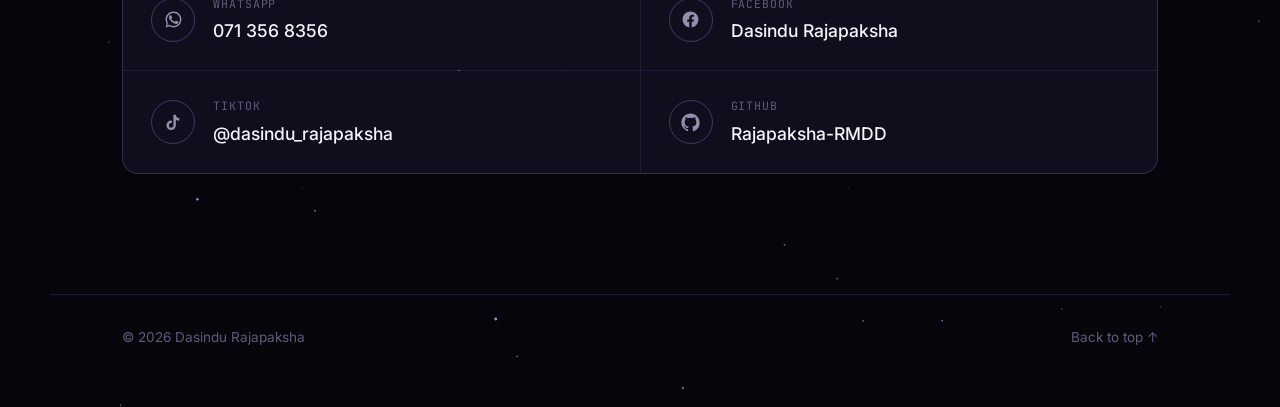
==== commit 586083a0: "Move icons to contact, lock navbar, add animations" ====
--- a/index.html
+++ b/index.html
@@ -43,26 +43,12 @@
       <span class="line accent">RAJAPAKSHA</span>
     </h1>
     <div class="hero-sub reveal">
-      <p class="role">Frontend Developer <span class="sep">/</span> Full-Stack Builder <span class="sep">/</span> Digital Creator</p>
+      <p class="role">Frontend Developer <span class="sep">-</span> Full-Stack Builder <span class="sep">-</span> Digital Creator</p>
       
     </div>
     <div class="hero-actions reveal">
       <a href="#projects" class="btn btn-primary">View Projects</a>
       <a href="https://wa.me/94713568356" target="_blank" rel="noopener" class="btn btn-ghost">Say Hello</a>
-    </div>
-    <div class="social-icons reveal">
-      <a href="https://github.com/Rajapaksha-RMDD" target="_blank" rel="noopener" aria-label="GitHub" class="social-icon">
-        <svg viewBox="0 0 24 24" fill="currentColor"><path d="M12 .5C5.65.5.5 5.65.5 12c0 5.08 3.29 9.39 7.86 10.91.57.1.78-.25.78-.55 0-.27-.01-1.17-.02-2.12-3.2.7-3.88-1.36-3.88-1.36-.52-1.34-1.28-1.7-1.28-1.7-1.04-.72.08-.7.08-.7 1.15.08 1.76 1.19 1.76 1.19 1.03 1.76 2.69 1.25 3.35.96.1-.75.4-1.25.73-1.54-2.55-.29-5.24-1.28-5.24-5.7 0-1.26.45-2.29 1.19-3.09-.12-.29-.52-1.46.11-3.05 0 0 .97-.31 3.18 1.18a11 11 0 0 1 5.79 0c2.2-1.49 3.17-1.18 3.17-1.18.63 1.59.23 2.76.11 3.05.74.8 1.19 1.83 1.19 3.09 0 4.43-2.7 5.41-5.26 5.69.41.36.78 1.08.78 2.17 0 1.57-.01 2.83-.01 3.22 0 .3.2.66.79.55A10.52 10.52 0 0 0 23.5 12C23.5 5.65 18.35.5 12 .5Z"/></svg>
-      </a>
-      <a href="https://www.facebook.com/share/19NnGtd1yK/?mibextid=wwXIfr" target="_blank" rel="noopener" aria-label="Facebook" class="social-icon">
-        <svg viewBox="0 0 24 24" fill="currentColor"><path d="M22 12.06C22 6.5 17.52 2 12 2S2 6.5 2 12.06c0 5 3.66 9.15 8.44 9.94v-7.03H7.9v-2.91h2.54V9.85c0-2.5 1.49-3.89 3.77-3.89 1.09 0 2.24.2 2.24.2v2.46h-1.26c-1.24 0-1.63.77-1.63 1.56v1.88h2.78l-.44 2.91h-2.34V22c4.78-.79 8.44-4.94 8.44-9.94Z"/></svg>
-      </a>
-      <a href="https://wa.me/94713568356" target="_blank" rel="noopener" aria-label="WhatsApp" class="social-icon">
-        <svg viewBox="0 0 24 24" fill="currentColor"><path d="M17.47 14.38c-.29-.15-1.71-.84-1.98-.94-.27-.1-.46-.15-.66.15-.19.29-.75.94-.92 1.13-.17.19-.34.22-.63.07-.29-.15-1.22-.45-2.32-1.43-.86-.76-1.44-1.71-1.6-2-.17-.29-.02-.45.13-.6.13-.13.29-.34.44-.51.15-.17.19-.29.29-.48.1-.19.05-.36-.02-.51-.07-.15-.66-1.59-.9-2.18-.24-.57-.48-.49-.66-.5h-.56c-.19 0-.51.07-.78.36-.27.29-1.02 1-1.02 2.43 0 1.43 1.05 2.82 1.19 3.01.15.19 2.06 3.15 5 4.41.7.3 1.24.48 1.67.62.7.22 1.34.19 1.84.12.56-.08 1.71-.7 1.96-1.38.24-.68.24-1.26.17-1.38-.07-.12-.27-.19-.56-.34ZM12.02 2C6.5 2 2 6.48 2 12c0 1.85.5 3.58 1.36 5.07L2 22l5.09-1.33A9.95 9.95 0 0 0 12.02 22C17.53 22 22 17.52 22 12S17.53 2 12.02 2Zm0 18.1c-1.66 0-3.2-.46-4.52-1.26l-.32-.19-3.02.79.81-2.94-.21-.31A8.1 8.1 0 0 1 3.9 12c0-4.48 3.65-8.1 8.12-8.1 4.47 0 8.11 3.62 8.11 8.1 0 4.48-3.64 8.1-8.11 8.1Z"/></svg>
-      </a>
-      <a href="https://www.tiktok.com/@dasindu_rajapaksha?_r=1&_t=ZS-986E8XDNGv2" target="_blank" rel="noopener" aria-label="TikTok" class="social-icon">
-        <svg viewBox="0 0 24 24" fill="currentColor"><path d="M16.6 5.82c-1.02-.9-1.6-2.19-1.6-3.62h-3.09v13.44c0 1.6-1.29 2.9-2.89 2.9a2.9 2.9 0 0 1-2.9-2.9 2.9 2.9 0 0 1 2.9-2.9c.28 0 .55.04.8.11V9.68a6.03 6.03 0 0 0-.8-.05A5.95 5.95 0 0 0 3.06 15.6a5.95 5.95 0 0 0 5.96 5.95 5.95 5.95 0 0 0 5.95-5.95V8.4a7.5 7.5 0 0 0 4.39 1.41V6.71c-.98 0-1.9-.3-2.66-.89-.05-.02-.09-.06-.1 0Z"/></svg>
-      </a>
     </div>
     <div class="hero-photo reveal">
       <div class="photo-frame">
@@ -316,20 +302,40 @@
 
     <div class="contact-links">
       <a href="https://wa.me/94713568356" target="_blank" rel="noopener" class="contact-link">
-        <span>WhatsApp</span>
-        <strong>071 356 8356</strong>
+        <span class="contact-icon">
+          <svg viewBox="0 0 24 24" fill="currentColor"><path d="M17.47 14.38c-.29-.15-1.71-.84-1.98-.94-.27-.1-.46-.15-.66.15-.19.29-.75.94-.92 1.13-.17.19-.34.22-.63.07-.29-.15-1.22-.45-2.32-1.43-.86-.76-1.44-1.71-1.6-2-.17-.29-.02-.45.13-.6.13-.13.29-.34.44-.51.15-.17.19-.29.29-.48.1-.19.05-.36-.02-.51-.07-.15-.66-1.59-.9-2.18-.24-.57-.48-.49-.66-.5h-.56c-.19 0-.51.07-.78.36-.27.29-1.02 1-1.02 2.43 0 1.43 1.05 2.82 1.19 3.01.15.19 2.06 3.15 5 4.41.7.3 1.24.48 1.67.62.7.22 1.34.19 1.84.12.56-.08 1.71-.7 1.96-1.38.24-.68.24-1.26.17-1.38-.07-.12-.27-.19-.56-.34ZM12.02 2C6.5 2 2 6.48 2 12c0 1.85.5 3.58 1.36 5.07L2 22l5.09-1.33A9.95 9.95 0 0 0 12.02 22C17.53 22 22 17.52 22 12S17.53 2 12.02 2Zm0 18.1c-1.66 0-3.2-.46-4.52-1.26l-.32-.19-3.02.79.81-2.94-.21-.31A8.1 8.1 0 0 1 3.9 12c0-4.48 3.65-8.1 8.12-8.1 4.47 0 8.11 3.62 8.11 8.1 0 4.48-3.64 8.1-8.11 8.1Z"/></svg>
+        </span>
+        <span class="contact-text">
+          <span>WhatsApp</span>
+          <strong>071 356 8356</strong>
+        </span>
       </a>
       <a href="https://www.facebook.com/share/19NnGtd1yK/?mibextid=wwXIfr" target="_blank" rel="noopener" class="contact-link">
-        <span>Facebook</span>
-        <strong>Dasindu Rajapaksha</strong>
+        <span class="contact-icon">
+          <svg viewBox="0 0 24 24" fill="currentColor"><path d="M22 12.06C22 6.5 17.52 2 12 2S2 6.5 2 12.06c0 5 3.66 9.15 8.44 9.94v-7.03H7.9v-2.91h2.54V9.85c0-2.5 1.49-3.89 3.77-3.89 1.09 0 2.24.2 2.24.2v2.46h-1.26c-1.24 0-1.63.77-1.63 1.56v1.88h2.78l-.44 2.91h-2.34V22c4.78-.79 8.44-4.94 8.44-9.94Z"/></svg>
+        </span>
+        <span class="contact-text">
+          <span>Facebook</span>
+          <strong>Dasindu Rajapaksha</strong>
+        </span>
       </a>
       <a href="https://www.tiktok.com/@dasindu_rajapaksha?_r=1&_t=ZS-986E8XDNGv2" target="_blank" rel="noopener" class="contact-link">
-        <span>TikTok</span>
-        <strong>@dasindu_rajapaksha</strong>
+        <span class="contact-icon">
+          <svg viewBox="0 0 24 24" fill="currentColor"><path d="M16.6 5.82c-1.02-.9-1.6-2.19-1.6-3.62h-3.09v13.44c0 1.6-1.29 2.9-2.89 2.9a2.9 2.9 0 0 1-2.9-2.9 2.9 2.9 0 0 1 2.9-2.9c.28 0 .55.04.8.11V9.68a6.03 6.03 0 0 0-.8-.05A5.95 5.95 0 0 0 3.06 15.6a5.95 5.95 0 0 0 5.96 5.95 5.95 5.95 0 0 0 5.95-5.95V8.4a7.5 7.5 0 0 0 4.39 1.41V6.71c-.98 0-1.9-.3-2.66-.89-.05-.02-.09-.06-.1 0Z"/></svg>
+        </span>
+        <span class="contact-text">
+          <span>TikTok</span>
+          <strong>@dasindu_rajapaksha</strong>
+        </span>
       </a>
       <a href="https://github.com/Rajapaksha-RMDD" target="_blank" rel="noopener" class="contact-link">
-        <span>GitHub</span>
-        <strong>Rajapaksha-RMDD</strong>
+        <span class="contact-icon">
+          <svg viewBox="0 0 24 24" fill="currentColor"><path d="M12 .5C5.65.5.5 5.65.5 12c0 5.08 3.29 9.39 7.86 10.91.57.1.78-.25.78-.55 0-.27-.01-1.17-.02-2.12-3.2.7-3.88-1.36-3.88-1.36-.52-1.34-1.28-1.7-1.28-1.7-1.04-.72.08-.7.08-.7 1.15.08 1.76 1.19 1.76 1.19 1.03 1.76 2.69 1.25 3.35.96.1-.75.4-1.25.73-1.54-2.55-.29-5.24-1.28-5.24-5.7 0-1.26.45-2.29 1.19-3.09-.12-.29-.52-1.46.11-3.05 0 0 .97-.31 3.18 1.18a11 11 0 0 1 5.79 0c2.2-1.49 3.17-1.18 3.17-1.18.63 1.59.23 2.76.11 3.05.74.8 1.19 1.83 1.19 3.09 0 4.43-2.7 5.41-5.26 5.69.41.36.78 1.08.78 2.17 0 1.57-.01 2.83-.01 3.22 0 .3.2.66.79.55A10.52 10.52 0 0 0 23.5 12C23.5 5.65 18.35.5 12 .5Z"/></svg>
+        </span>
+        <span class="contact-text">
+          <span>GitHub</span>
+          <strong>Rajapaksha-RMDD</strong>
+        </span>
       </a>
     </div>
   </section>
@@ -338,20 +344,6 @@
 
 <footer class="site-footer">
   <span>© <span id="year"></span> Dasindu Rajapaksha</span>
-  <div class="social-icons footer-icons">
-    <a href="https://github.com/Rajapaksha-RMDD" target="_blank" rel="noopener" aria-label="GitHub" class="social-icon small">
-      <svg viewBox="0 0 24 24" fill="currentColor"><path d="M12 .5C5.73.5.75 5.48.75 11.75c0 5.02 3.26 9.27 7.77 10.77.57.1.78-.25.78-.55 0-.27-.01-1.16-.02-2.1-3.16.69-3.83-1.34-3.83-1.34-.52-1.31-1.26-1.66-1.26-1.66-1.03-.7.08-.69.08-.69 1.14.08 1.74 1.17 1.74 1.17 1.01 1.73 2.65 1.23 3.3.94.1-.73.4-1.23.72-1.51-2.52-.29-5.17-1.26-5.17-5.62 0-1.24.44-2.26 1.17-3.05-.12-.29-.51-1.45.11-3.02 0 0 .96-.31 3.14 1.16.91-.25 1.89-.38 2.86-.38.97 0 1.95.13 2.86.38 2.18-1.47 3.14-1.16 3.14-1.16.62 1.57.23 2.73.11 3.02.73.79 1.17 1.81 1.17 3.05 0 4.37-2.66 5.33-5.19 5.61.41.35.77 1.04.77 2.11 0 1.52-.01 2.75-.01 3.13 0 .3.2.66.79.55A11.26 11.26 0 0 0 23.25 11.75C23.25 5.48 18.27.5 12 .5Z"/></svg>
-    </a>
-    <a href="https://www.facebook.com/share/19NnGtd1yK/?mibextid=wwXIfr" target="_blank" rel="noopener" aria-label="Facebook" class="social-icon small">
-      <svg viewBox="0 0 24 24" fill="currentColor"><path d="M24 12.07C24 5.68 18.63.5 12 .5S0 5.68 0 12.07c0 5.77 4.39 10.56 10.13 11.43v-8.09H7.08v-3.34h3.05V9.41c0-3 1.8-4.67 4.55-4.67 1.32 0 2.7.24 2.7.24v2.94h-1.52c-1.5 0-1.97.92-1.97 1.87v2.24h3.36l-.54 3.34h-2.82v8.09C19.61 22.63 24 17.84 24 12.07Z"/></svg>
-    </a>
-    <a href="https://www.tiktok.com/@dasindu_rajapaksha?_r=1&_t=ZS-986E8XDNGv2" target="_blank" rel="noopener" aria-label="TikTok" class="social-icon small">
-      <svg viewBox="0 0 24 24" fill="currentColor"><path d="M16.6 0h-3.3v15.4a3.1 3.1 0 1 1-2.2-2.97V9.06a6.4 6.4 0 1 0 5.5 6.34V8.16a8.2 8.2 0 0 0 5.15 1.8V6.66c-2.2 0-4.13-1.7-4.4-3.9-.05-.3-.07-.6-.07-.9V0Z"/></svg>
-    </a>
-    <a href="https://wa.me/94713568356" target="_blank" rel="noopener" aria-label="WhatsApp" class="social-icon small">
-      <svg viewBox="0 0 24 24" fill="currentColor"><path d="M12.02.5c-6.35 0-11.5 5.15-11.5 11.5 0 2.03.53 4.02 1.55 5.77L.5 23.5l5.9-1.55a11.46 11.46 0 0 0 5.62 1.44h.01c6.35 0 11.5-5.15 11.5-11.5S18.37.5 12.02.5Zm0 21.03h-.01a9.5 9.5 0 0 1-4.84-1.33l-.35-.2-3.5.92.93-3.42-.23-.35a9.53 9.53 0 0 1-1.46-5.15c0-5.26 4.28-9.53 9.54-9.53s9.53 4.27 9.53 9.53-4.27 9.53-9.53 9.53Zm5.22-7.14c-.29-.14-1.7-.84-1.96-.93-.26-.1-.45-.14-.64.14-.19.29-.74.93-.9 1.12-.17.19-.33.21-.62.07-.29-.14-1.22-.45-2.32-1.43-.86-.76-1.44-1.71-1.6-2-.17-.29-.02-.44.12-.59.13-.13.29-.33.43-.5.15-.17.19-.29.29-.48.1-.19.05-.36-.02-.5-.07-.14-.64-1.55-.88-2.12-.23-.55-.47-.48-.64-.49-.17-.01-.36-.01-.55-.01-.19 0-.5.07-.76.36-.26.29-1 .98-1 2.38 0 1.4 1.02 2.76 1.16 2.95.14.19 2 3.05 4.85 4.28.68.29 1.21.47 1.62.6.68.22 1.3.19 1.79.11.55-.08 1.7-.69 1.94-1.36.24-.67.24-1.24.17-1.36-.07-.12-.26-.19-.55-.33Z"/></svg>
-    </a>
-  </div>
   <a href="#top">Back to top ↑</a>
 </footer>
 
--- a/style.css
+++ b/style.css
@@ -37,6 +37,7 @@
   *{ animation-duration: 0.001ms !important; animation-iteration-count: 1 !important; transition-duration: 0.001ms !important; }
 }
 
+
 a{ color: inherit; text-decoration: none; }
 img{ max-width: 100%; display:block; }
 
@@ -88,12 +89,25 @@
 
 /* ============ HEADER ============ */
 .site-header{
+  position: sticky;
+  top: 0;
+  z-index: 40;
   display:flex;
   align-items:center;
   justify-content: space-between;
-  padding: 28px var(--edge);
+  padding: 22px var(--edge);
   max-width: var(--max-w);
   margin: 0 auto;
+  background: transparent;
+  border-bottom: 1px solid transparent;
+  backdrop-filter: blur(0px);
+  transition: background 0.35s ease, border-color 0.35s ease, padding 0.35s ease, backdrop-filter 0.35s ease;
+}
+.site-header.scrolled{
+  background: rgba(6,5,12,0.72);
+  border-bottom: 1px solid var(--line);
+  backdrop-filter: blur(14px);
+  padding: 14px var(--edge);
 }
 
 .logo{
@@ -120,6 +134,8 @@
   transition: width 0.25s ease;
 }
 .main-nav a:hover::after{ width:100%; }
+.main-nav a.active{ color: var(--accent-glow); }
+.main-nav a.active::after{ width: 100%; background: var(--accent-glow); }
 
 .nav-cta{
   border: 1px solid var(--line-strong);
@@ -243,31 +259,6 @@
 }
 .btn-ghost:hover{ transform: translateY(-2px); border-color: var(--accent); }
 
-.social-icons{
-  display:flex;
-  gap: 14px;
-  margin-top: 28px;
-}
-.social-icon{
-  width: 42px; height: 42px;
-  display:flex;
-  align-items:center;
-  justify-content:center;
-  border-radius: 50%;
-  border: 1px solid var(--line-strong);
-  color: var(--text-muted);
-  transition: color 0.2s ease, border-color 0.2s ease, transform 0.2s ease, background 0.2s ease;
-}
-.social-icon svg{ width: 18px; height: 18px; }
-.social-icon:hover{
-  color: #fff;
-  border-color: var(--accent);
-  background: var(--accent-strong);
-  transform: translateY(-3px);
-}
-.social-icon.small{ width: 34px; height: 34px; }
-.social-icon.small svg{ width: 15px; height: 15px; }
-
 .hero-photo{
   position: absolute;
   right: var(--edge);
@@ -281,6 +272,11 @@
   overflow: hidden;
   border: 1px solid var(--line-strong);
   position: relative;
+  animation: float 5s ease-in-out infinite;
+}
+@keyframes float{
+  0%, 100%{ transform: translateY(0); }
+  50%{ transform: translateY(-10px); }
 }
 .photo-frame img{
   width: 100%; height: 100%;
@@ -569,21 +565,40 @@
 }
 .contact-link{
   background: var(--bg-panel);
-  padding: 28px;
-  display:flex;
-  flex-direction: column;
-  gap: 8px;
-  transition: background 0.2s ease;
-}
-.contact-link:hover{ background: #1a1530; }
-.contact-link span{
+  padding: 26px 28px;
+  display:flex;
+  align-items: center;
+  gap: 18px;
+  transition: background 0.25s ease, transform 0.25s ease;
+}
+.contact-link:hover{ background: #1a1530; transform: translateX(4px); }
+.contact-icon{
+  width: 44px; height: 44px;
+  flex-shrink: 0;
+  display:flex;
+  align-items:center;
+  justify-content:center;
+  border-radius: 50%;
+  border: 1px solid var(--line-strong);
+  color: var(--text-muted);
+  transition: color 0.25s ease, border-color 0.25s ease, background 0.25s ease, transform 0.25s ease;
+}
+.contact-icon svg{ width: 19px; height: 19px; }
+.contact-link:hover .contact-icon{
+  color: #fff;
+  border-color: var(--accent);
+  background: var(--accent-strong);
+  transform: rotate(-8deg) scale(1.08);
+}
+.contact-text{ display:flex; flex-direction: column; gap: 6px; }
+.contact-text span{
   font-family: var(--font-mono);
   font-size: 0.72rem;
   color: var(--text-dim);
   letter-spacing: 0.08em;
   text-transform: uppercase;
 }
-.contact-link strong{ font-size: 1.1rem; font-weight: 500; }
+.contact-text strong{ font-size: 1.1rem; font-weight: 500; }
 
 /* ============ FOOTER ============ */
 .site-footer{
@@ -591,15 +606,11 @@
   margin: 0 auto;
   padding: 32px var(--edge) 60px;
   display:flex;
-  align-items: center;
   justify-content: space-between;
-  gap: 20px;
-  flex-wrap: wrap;
   color: var(--text-dim);
   font-size: 0.85rem;
   border-top: 1px solid var(--line);
 }
-.footer-icons{ margin-top: 0; }
 .site-footer a:hover{ color: var(--accent); }
 
 /* ============ REVEAL ANIM ============ */
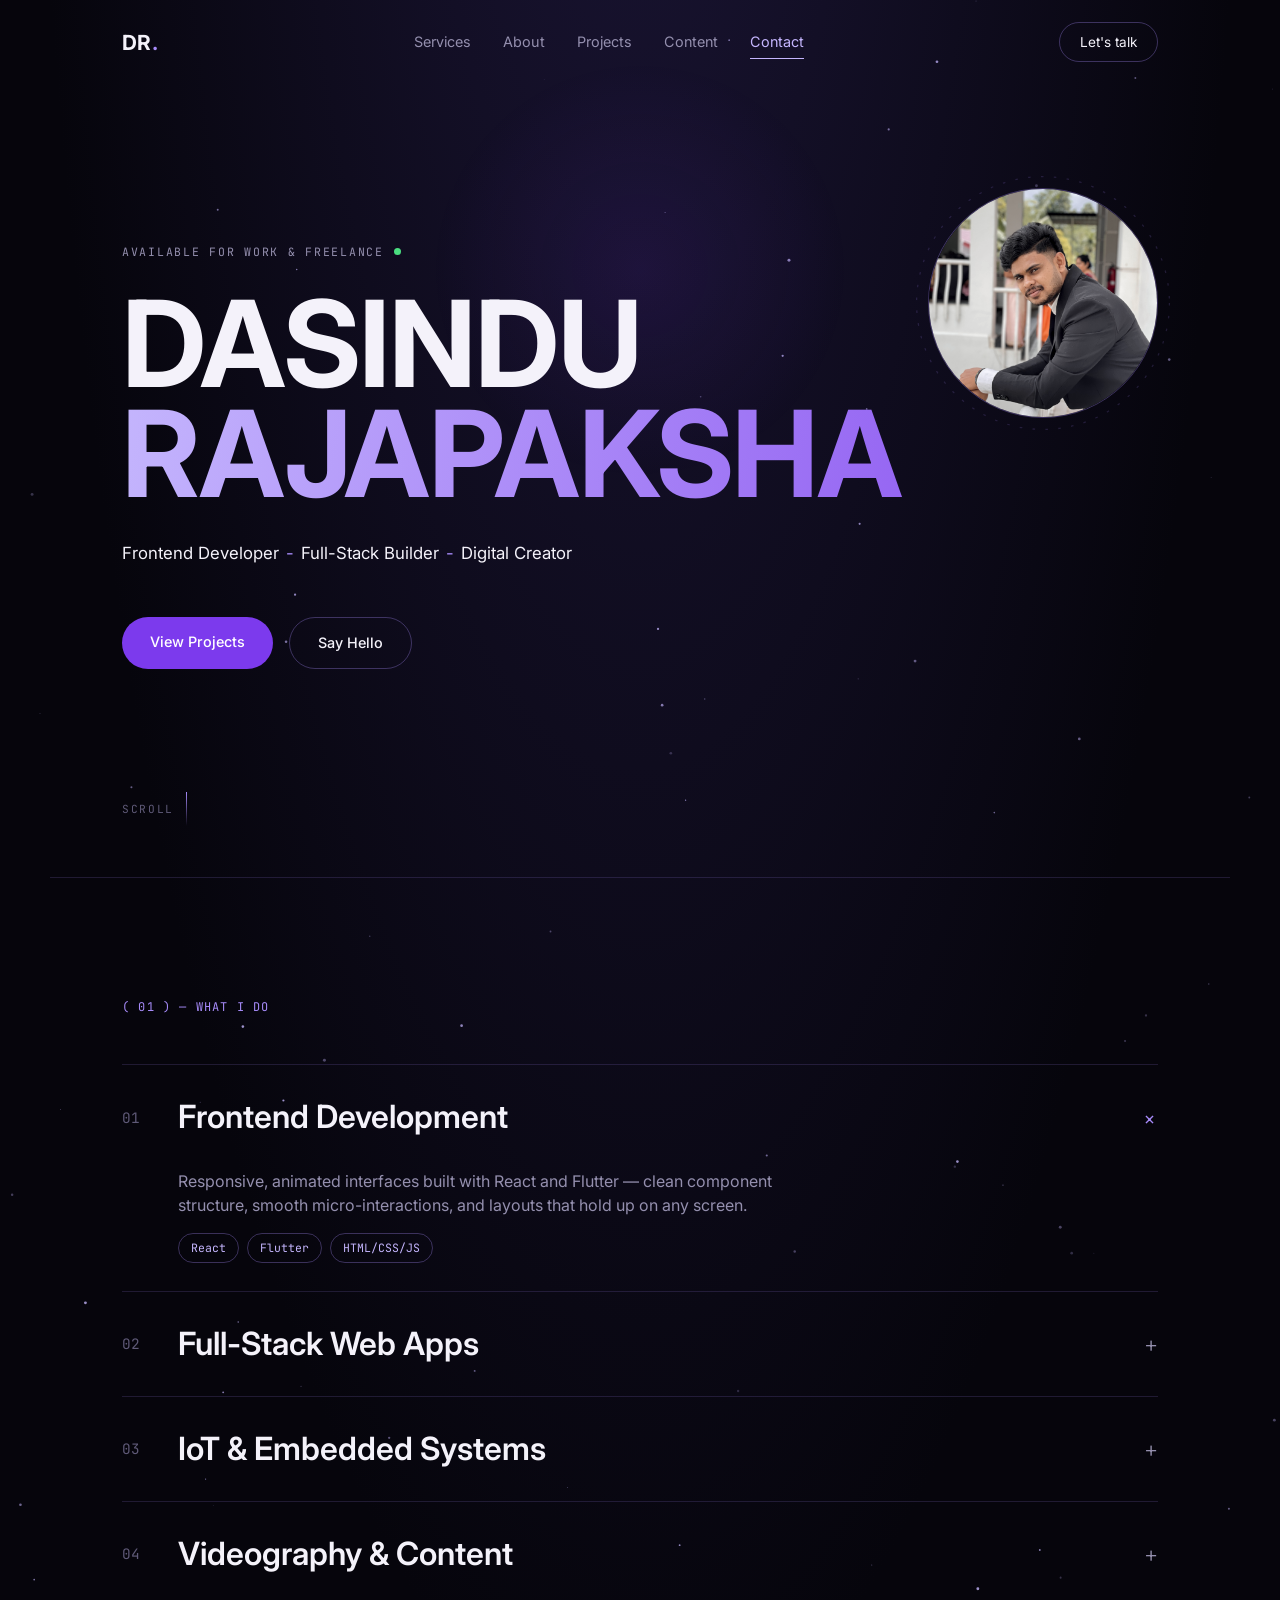
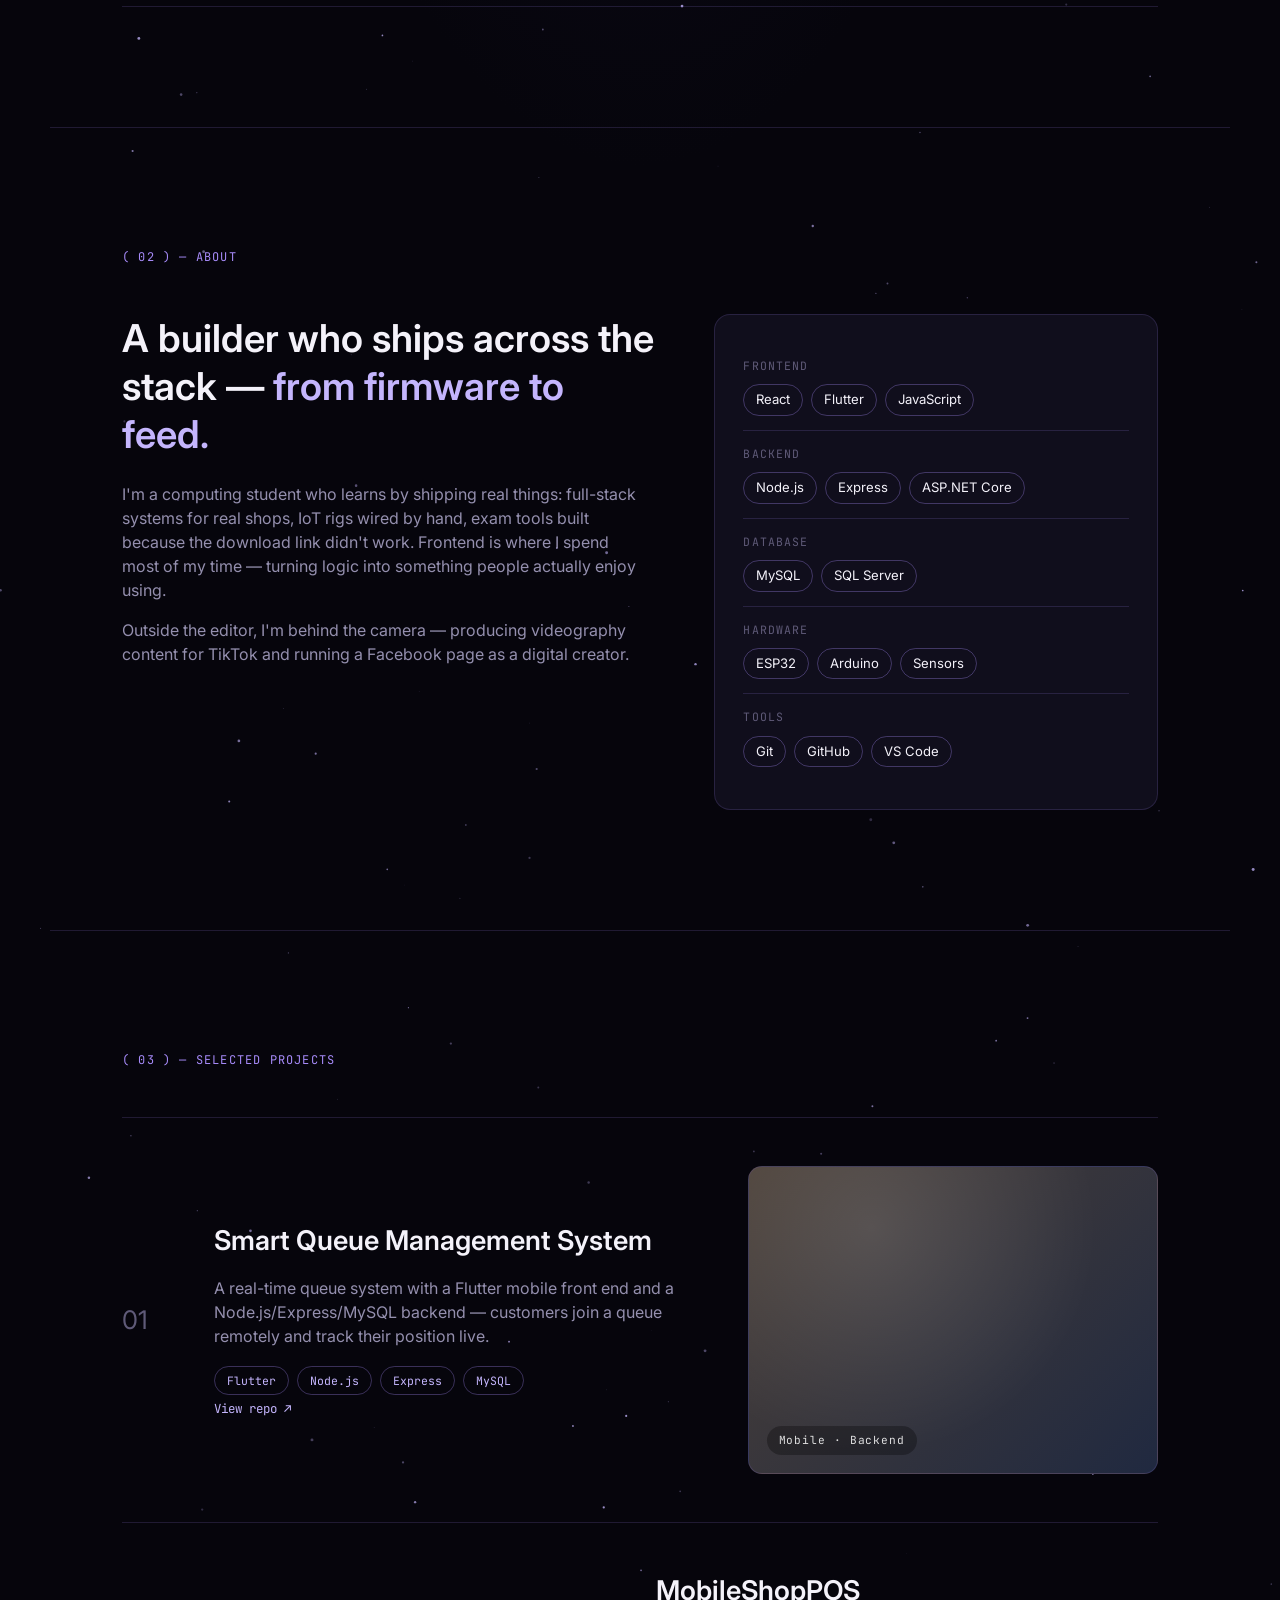
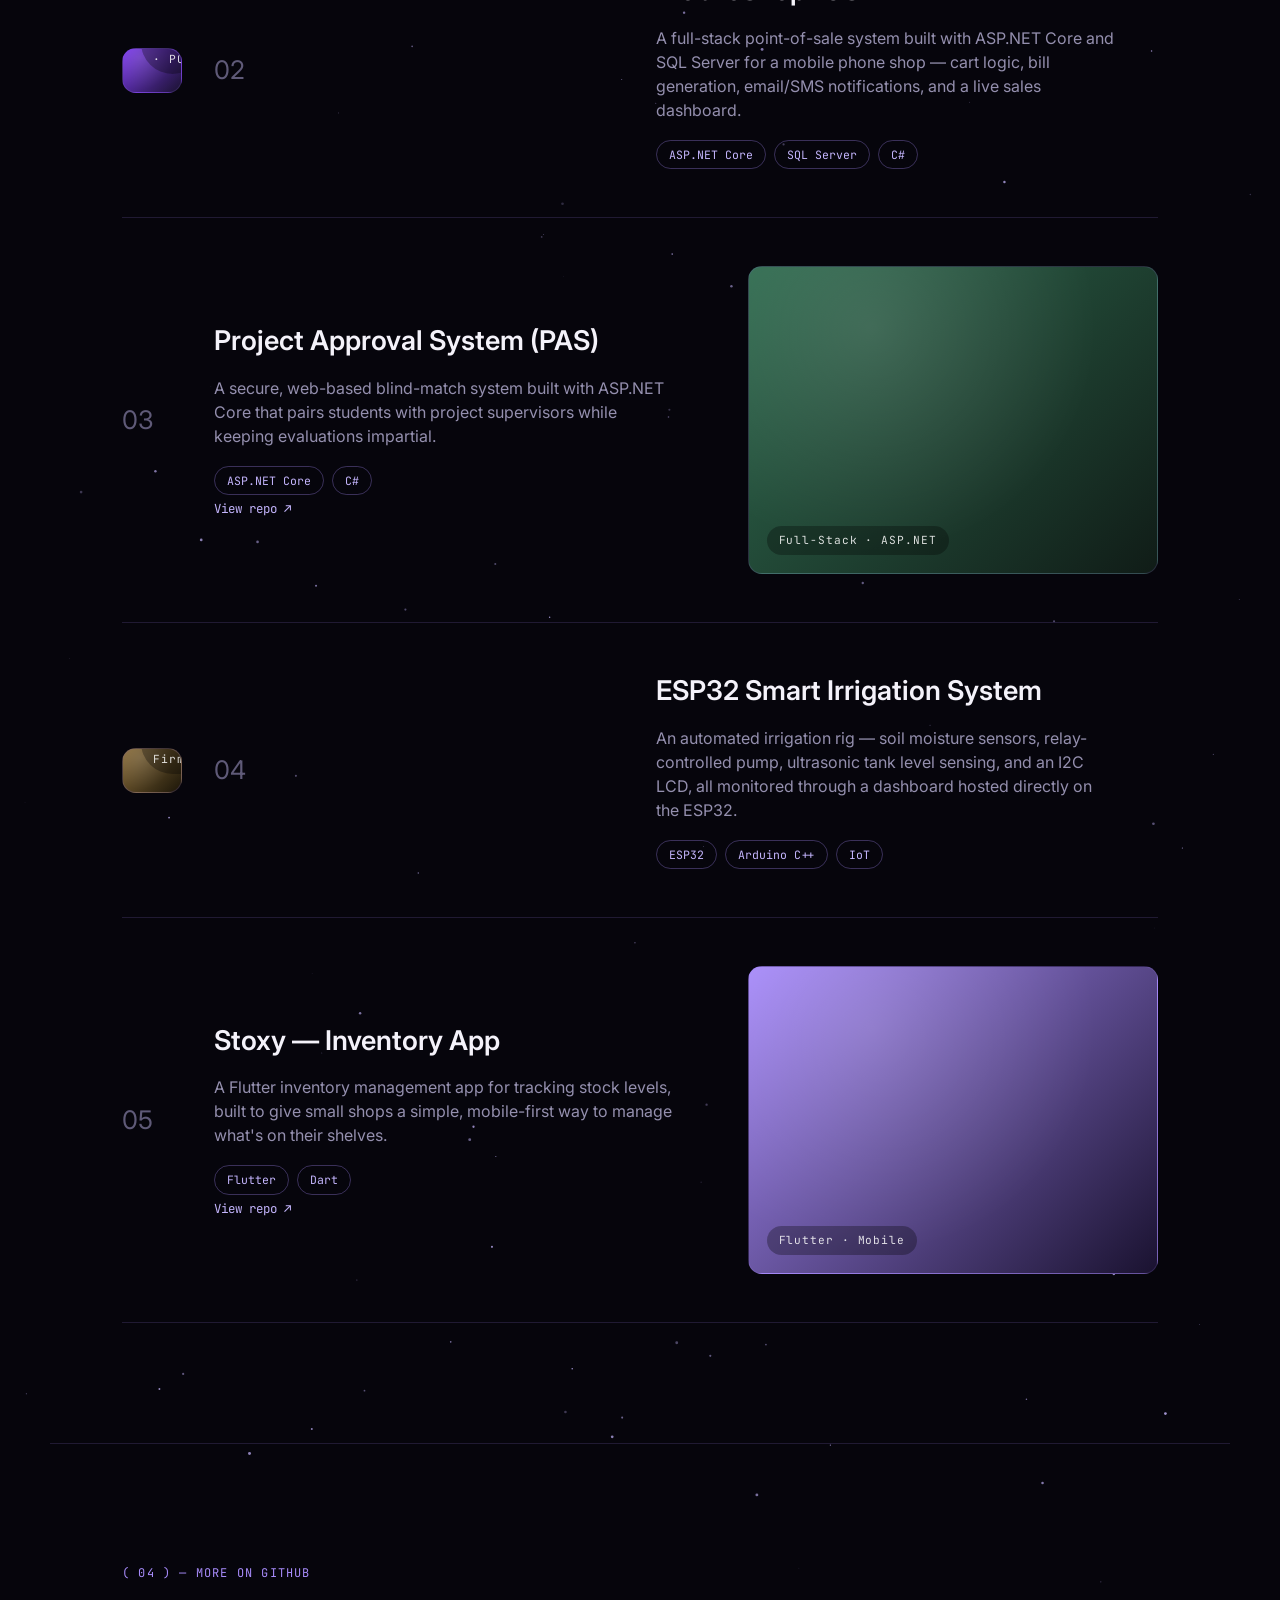
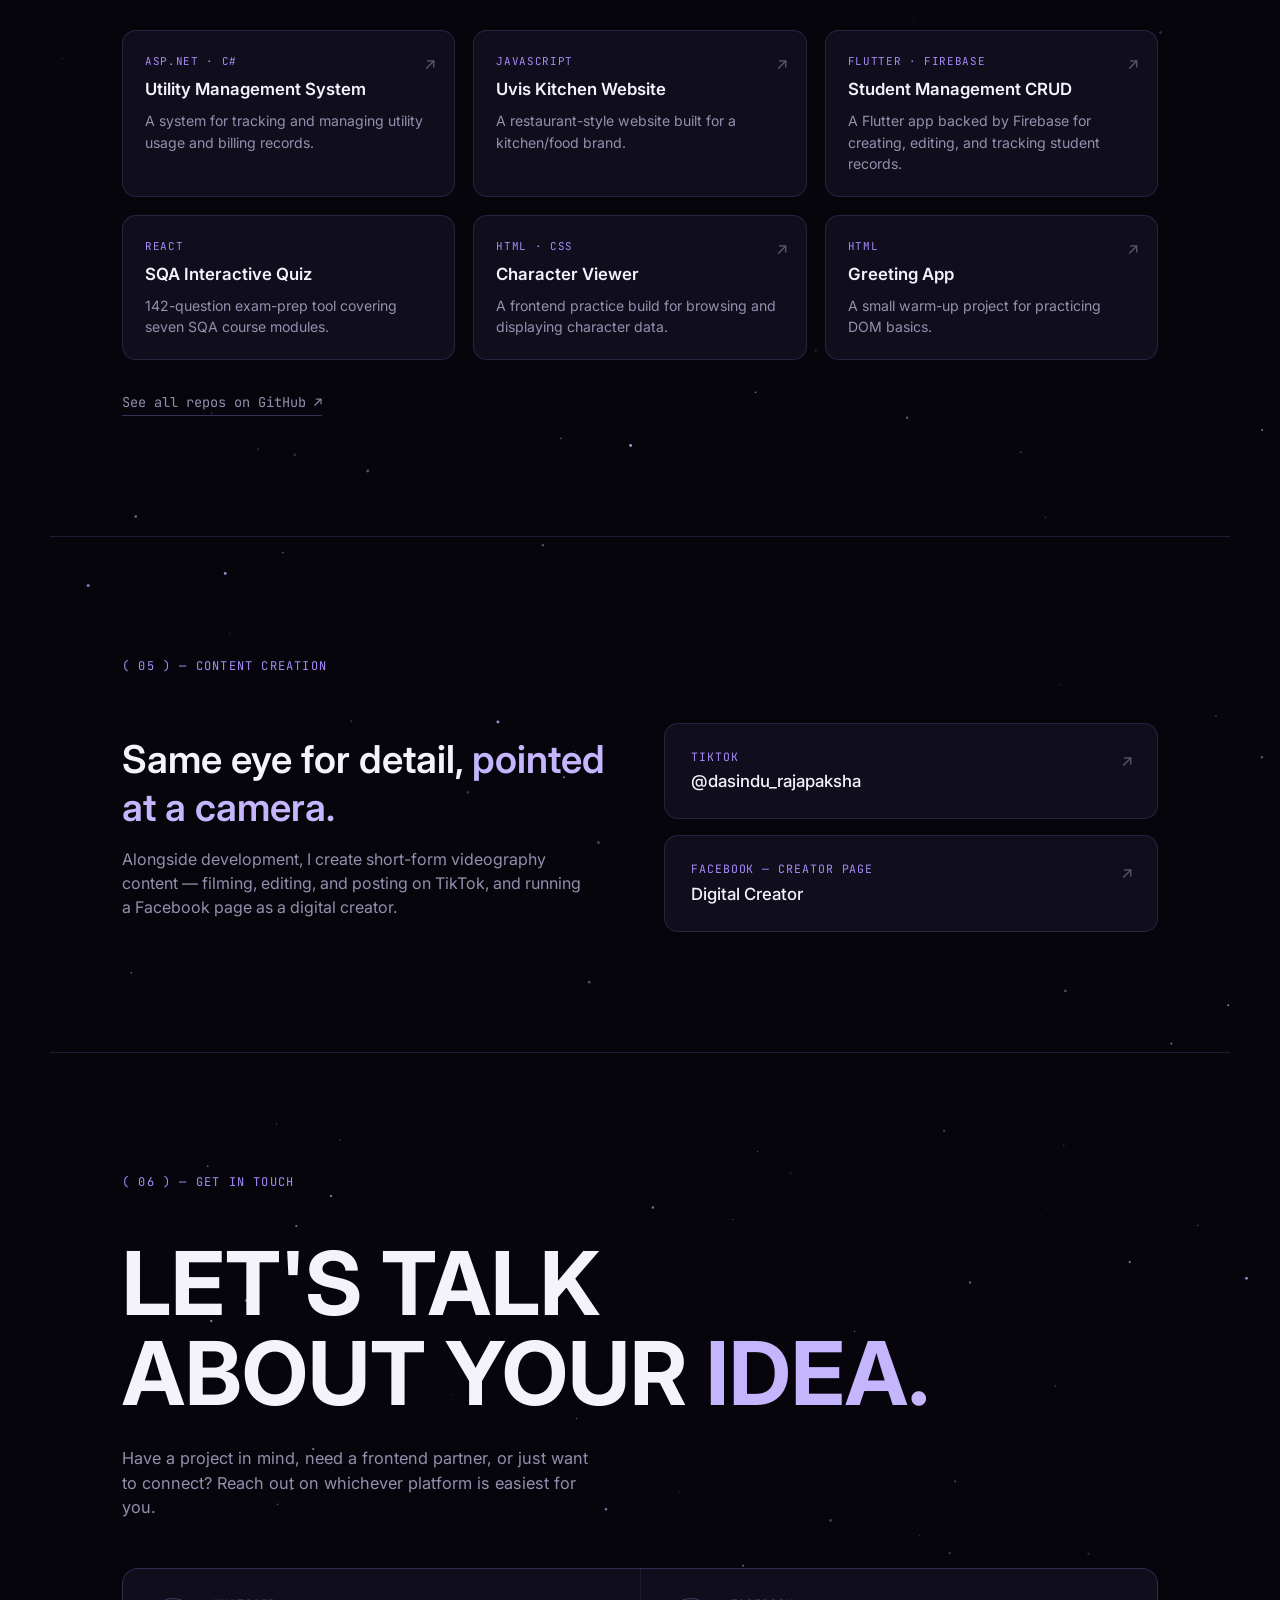
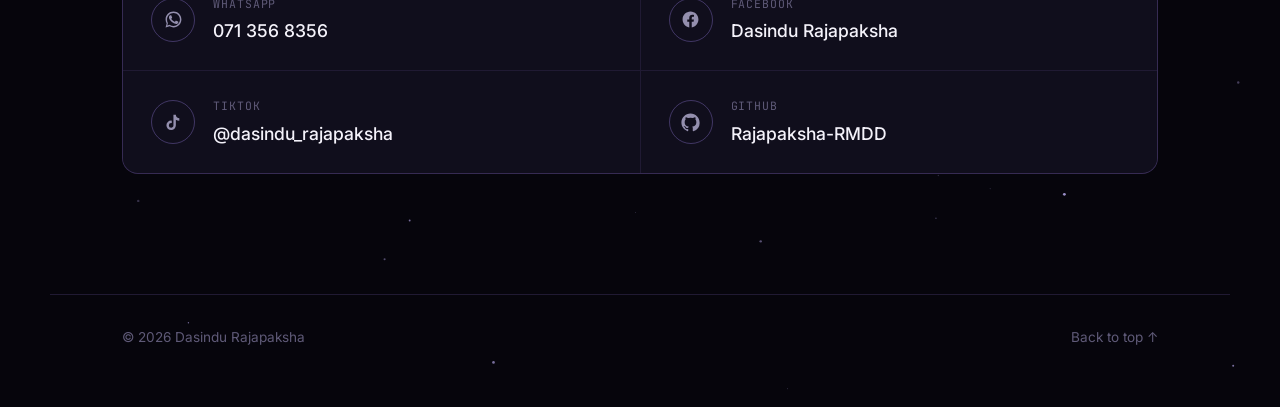
==== commit a2d0da3a: "Changes on assets" ====
--- a/index.html
+++ b/index.html
@@ -52,7 +52,7 @@
     </div>
     <div class="hero-photo reveal">
       <div class="photo-frame">
-        <img src="assets/profile.jpg" alt="Dasindu Rajapaksha">
+        <img src="assets/profile.jpeg" alt="Dasindu Rajapaksha">
       </div>
       <svg class="orbit-ring" viewBox="0 0 200 200"><circle cx="100" cy="100" r="98"/></svg>
     </div>
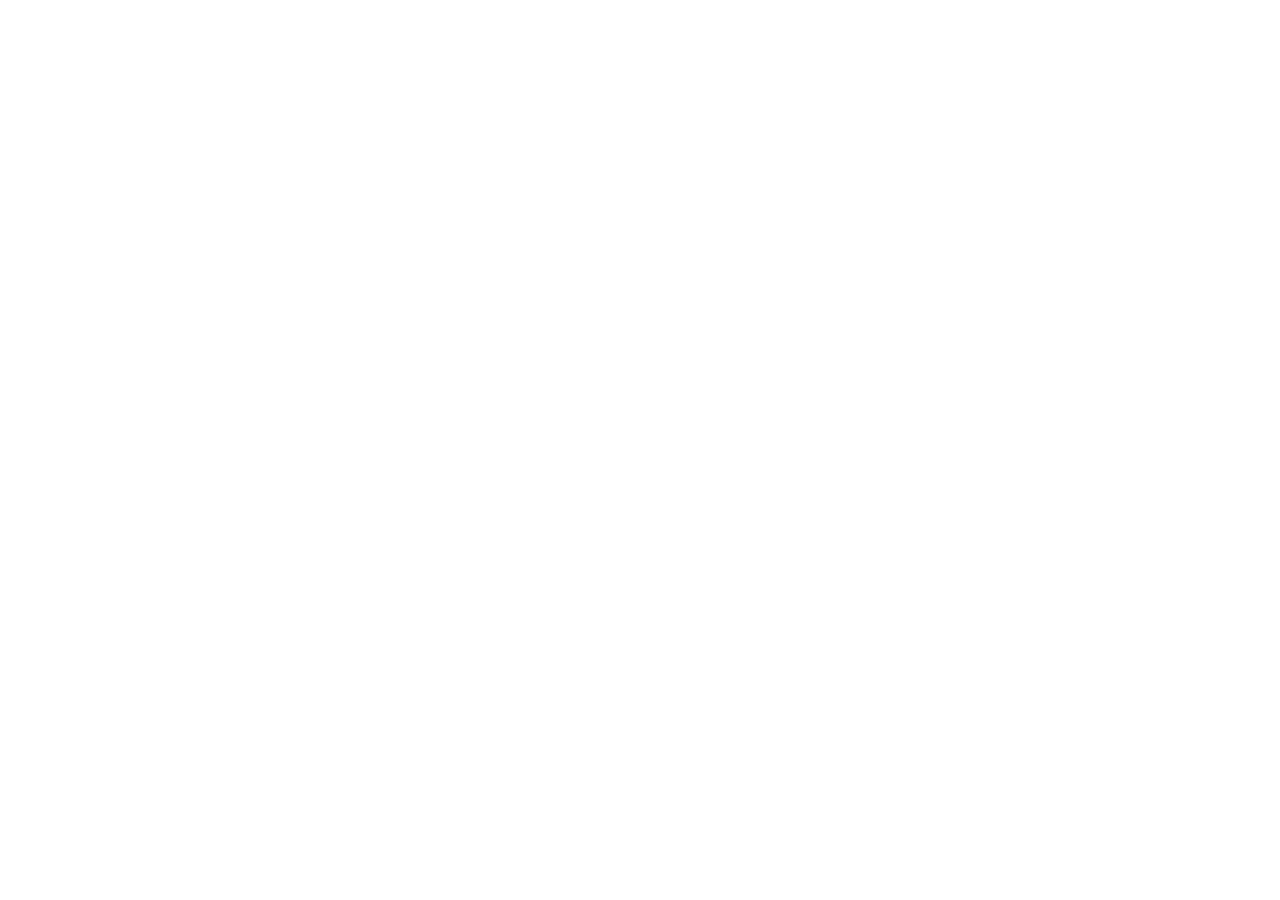
==== commit 2bd9f470: "Upgrade portfolio to modern React with scroll" ====
--- a/index.html
+++ b/index.html
@@ -1,352 +1,21 @@
-<!DOCTYPE html>
+<!doctype html>
 <html lang="en">
-<head>
-<meta charset="UTF-8">
-<meta name="viewport" content="width=device-width, initial-scale=1.0">
-<title>Dasindu Rajapaksha — Frontend Developer & Digital Creator</title>
-<meta name="description" content="Portfolio of Dasindu Rajapaksha — Frontend Developer, full-stack builder, IoT tinkerer, and digital content creator.">
-<link rel="preconnect" href="https://fonts.googleapis.com">
-<link rel="preconnect" href="https://fonts.gstatic.com" crossorigin>
-<link href="https://fonts.googleapis.com/css2?family=JetBrains+Mono:wght@400;500&family=Inter:wght@400;500;600&display=swap" rel="stylesheet">
-<link rel="stylesheet" href="https://api.fontshare.com/v2/css?f[]=clash-display@600,700&display=swap">
-<link rel="stylesheet" href="style.css">
-</head>
-<body>
+  <head>
+    <meta charset="UTF-8" />
+    <meta name="viewport" content="width=device-width, initial-scale=1.0" />
+    <title>Dasindu Rajapaksha — Frontend Developer &amp; Full-Stack Builder</title>
+    <meta name="description" content="Portfolio of Dasindu Rajapaksha — Frontend Developer, Full-Stack Builder, and Digital Creator with interactive scroll-scrubbed cinematic experience." />
+    <meta property="og:title" content="Dasindu Rajapaksha — Frontend Developer &amp; Full-Stack Builder" />
+    <meta property="og:description" content="Portfolio of Dasindu Rajapaksha — Frontend Developer, Full-Stack Builder, and Digital Creator." />
+    <meta property="og:type" content="website" />
+    <meta name="twitter:card" content="summary_large_image" />
+    <link rel="preconnect" href="https://fonts.googleapis.com">
+    <link rel="preconnect" href="https://fonts.gstatic.com" crossorigin>
+    <link href="https://fonts.googleapis.com/css2?family=JetBrains+Mono:wght@400;500;600&family=Outfit:wght@400;500;600;700;800;900&family=Plus+Jakarta+Sans:wght@300;400;500;600;700&family=Syne:wght@600;700;800&display=swap" rel="stylesheet">
+  </head>
+  <body class="bg-[#07060b] text-[#f4f2fa] selection:bg-rose-600 selection:text-white antialiased overflow-x-hidden">
+    <div id="root"></div>
+    <script type="module" src="/src/main.tsx"></script>
+  </body>
+</html>
 
-<canvas id="stars"></canvas>
-<div class="cursor-glow" id="cursorGlow"></div>
-<div class="progress-bar" id="progressBar"></div>
-
-<!-- ===== NAV ===== -->
-<header class="site-header">
-  <a class="logo" href="#top">DR<span class="dot">.</span></a>
-  <nav class="main-nav" id="mainNav">
-    <a href="#services">Services</a>
-    <a href="#about">About</a>
-    <a href="#projects">Projects</a>
-    <a href="#content">Content</a>
-    <a href="#contact">Contact</a>
-  </nav>
-  <a class="nav-cta" href="#contact">Let's talk</a>
-  <button class="nav-toggle" id="navToggle" aria-label="Toggle menu">
-    <span></span><span></span><span></span>
-  </button>
-</header>
-
-<main id="top">
-
-  <!-- ===== HERO ===== -->
-  <section class="hero">
-    <p class="eyebrow reveal">AVAILABLE FOR WORK &amp; FREELANCE <span class="status-dot"></span></p>
-    <h1 class="hero-name reveal">
-      <span class="line">DASINDU</span>
-      <span class="line accent">RAJAPAKSHA</span>
-    </h1>
-    <div class="hero-sub reveal">
-      <p class="role">Frontend Developer <span class="sep">-</span> Full-Stack Builder <span class="sep">-</span> Digital Creator</p>
-      
-    </div>
-    <div class="hero-actions reveal">
-      <a href="#projects" class="btn btn-primary">View Projects</a>
-      <a href="https://wa.me/94713568356" target="_blank" rel="noopener" class="btn btn-ghost">Say Hello</a>
-    </div>
-    <div class="hero-photo reveal">
-      <div class="photo-frame">
-        <img src="assets/profile.jpeg" alt="Dasindu Rajapaksha">
-      </div>
-      <svg class="orbit-ring" viewBox="0 0 200 200"><circle cx="100" cy="100" r="98"/></svg>
-    </div>
-    <a href="#services" class="scroll-cue">
-      <span>SCROLL</span>
-      <i></i>
-    </a>
-  </section>
-
-  <!-- ===== SERVICES ===== -->
-  <section class="section" id="services">
-    <p class="section-label">( 01 ) — What I Do</p>
-    <div class="services-list">
-
-      <div class="service-row" data-index="01">
-        <div class="service-head">
-          <span class="service-num">01</span>
-          <h3>Frontend Development</h3>
-          <span class="service-plus">+</span>
-        </div>
-        <div class="service-body">
-          <p>Responsive, animated interfaces built with React and Flutter — clean component structure, smooth micro-interactions, and layouts that hold up on any screen.</p>
-          <div class="tag-row"><span>React</span><span>Flutter</span><span>HTML/CSS/JS</span></div>
-        </div>
-      </div>
-
-      <div class="service-row" data-index="02">
-        <div class="service-head">
-          <span class="service-num">02</span>
-          <h3>Full-Stack Web Apps</h3>
-          <span class="service-plus">+</span>
-        </div>
-        <div class="service-body">
-          <p>End-to-end systems — from database schema to dashboard — using ASP.NET Core, Node.js/Express, and SQL. Cart logic, billing, notifications, admin panels, the whole loop.</p>
-          <div class="tag-row"><span>ASP.NET Core</span><span>Node.js</span><span>SQL Server</span><span>MySQL</span></div>
-        </div>
-      </div>
-
-      <div class="service-row" data-index="03">
-        <div class="service-head">
-          <span class="service-num">03</span>
-          <h3>IoT &amp; Embedded Systems</h3>
-          <span class="service-plus">+</span>
-        </div>
-        <div class="service-body">
-          <p>Hardware-to-software builds on ESP32 — sensor wiring, firmware logic, and live dashboards hosted directly on the microcontroller.</p>
-          <div class="tag-row"><span>ESP32</span><span>Arduino C++</span><span>Sensors</span></div>
-        </div>
-      </div>
-
-      <div class="service-row" data-index="04">
-        <div class="service-head">
-          <span class="service-num">04</span>
-          <h3>Videography &amp; Content</h3>
-          <span class="service-plus">+</span>
-        </div>
-        <div class="service-body">
-          <p>Short-form video for TikTok and Facebook — filming, editing, and pacing content as a digital creator, on the same eye for detail I bring to interfaces.</p>
-          <div class="tag-row"><span>TikTok</span><span>Facebook</span><span>Editing</span></div>
-        </div>
-      </div>
-
-    </div>
-  </section>
-
-  <!-- ===== ABOUT / STACK ===== -->
-  <section class="section" id="about">
-    <p class="section-label">( 02 ) — About</p>
-    <div class="about-grid">
-      <div class="about-text">
-        <h2>A builder who ships across the stack —<span class="accent-text"> from firmware to feed.</span></h2>
-        <p>I'm a computing student who learns by shipping real things: full-stack systems for real shops, IoT rigs wired by hand, exam tools built because the download link didn't work. Frontend is where I spend most of my time — turning logic into something people actually enjoy using.</p>
-        <p>Outside the editor, I'm behind the camera — producing videography content for TikTok and running a Facebook page as a digital creator.</p>
-      </div>
-      <div class="stack-panel">
-        <div class="stack-row">
-          <span class="stack-key">Frontend</span>
-          <div class="stack-chips"><span>React</span><span>Flutter</span><span>JavaScript</span></div>
-        </div>
-        <div class="stack-row">
-          <span class="stack-key">Backend</span>
-          <div class="stack-chips"><span>Node.js</span><span>Express</span><span>ASP.NET Core</span></div>
-        </div>
-        <div class="stack-row">
-          <span class="stack-key">Database</span>
-          <div class="stack-chips"><span>MySQL</span><span>SQL Server</span></div>
-        </div>
-        <div class="stack-row">
-          <span class="stack-key">Hardware</span>
-          <div class="stack-chips"><span>ESP32</span><span>Arduino</span><span>Sensors</span></div>
-        </div>
-        <div class="stack-row">
-          <span class="stack-key">Tools</span>
-          <div class="stack-chips"><span>Git</span><span>GitHub</span><span>VS Code</span></div>
-        </div>
-      </div>
-    </div>
-  </section>
-
-  <!-- ===== PROJECTS ===== -->
-  <section class="section" id="projects">
-    <p class="section-label">( 03 ) — Selected Projects</p>
-
-    <div class="project-row tilt-card">
-      <div class="project-num">01</div>
-      <div class="project-info">
-        <h3>Smart Queue Management System</h3>
-        <p>A real-time queue system with a Flutter mobile front end and a Node.js/Express/MySQL backend — customers join a queue remotely and track their position live.</p>
-        <div class="tag-row"><span>Flutter</span><span>Node.js</span><span>Express</span><span>MySQL</span></div>
-        <a href="https://github.com/Rajapaksha-RMDD/smart-queue-system" target="_blank" rel="noopener" class="repo-link">View repo ↗</a>
-      </div>
-      <div class="project-visual" style="--pc1:#4B4038; --pc2:#202940;">
-        <span class="visual-tag">Mobile · Backend</span>
-      </div>
-    </div>
-
-    <div class="project-row reverse tilt-card">
-      <div class="project-num">02</div>
-      <div class="project-info">
-        <h3>MobileShopPOS</h3>
-        <p>A full-stack point-of-sale system built with ASP.NET Core and SQL Server for a mobile phone shop — cart logic, bill generation, email/SMS notifications, and a live sales dashboard.</p>
-        <div class="tag-row"><span>ASP.NET Core</span><span>SQL Server</span><span>C#</span></div>
-      </div>
-      <div class="project-visual" style="--pc1:#7C3AED; --pc2:#1a1230;">
-        <span class="visual-tag">Full-Stack · POS</span>
-      </div>
-    </div>
-
-    <div class="project-row tilt-card">
-      <div class="project-num">03</div>
-      <div class="project-info">
-        <h3>Project Approval System (PAS)</h3>
-        <p>A secure, web-based blind-match system built with ASP.NET Core that pairs students with project supervisors while keeping evaluations impartial.</p>
-        <div class="tag-row"><span>ASP.NET Core</span><span>C#</span></div>
-        <a href="https://github.com/Rajapaksha-RMDD/Project-Approval-System-" target="_blank" rel="noopener" class="repo-link">View repo ↗</a>
-      </div>
-      <div class="project-visual" style="--pc1:#2f6b4f; --pc2:#101c17;">
-        <span class="visual-tag">Full-Stack · ASP.NET</span>
-      </div>
-    </div>
-
-    <div class="project-row reverse tilt-card">
-      <div class="project-num">04</div>
-      <div class="project-info">
-        <h3>ESP32 Smart Irrigation System</h3>
-        <p>An automated irrigation rig — soil moisture sensors, relay-controlled pump, ultrasonic tank level sensing, and an I2C LCD, all monitored through a dashboard hosted directly on the ESP32.</p>
-        <div class="tag-row"><span>ESP32</span><span>Arduino C++</span><span>IoT</span></div>
-      </div>
-      <div class="project-visual" style="--pc1:#8a6d3b; --pc2:#1c1608;">
-        <span class="visual-tag">Hardware · Firmware</span>
-      </div>
-    </div>
-
-    <div class="project-row tilt-card">
-      <div class="project-num">05</div>
-      <div class="project-info">
-        <h3>Stoxy — Inventory App</h3>
-        <p>A Flutter inventory management app for tracking stock levels, built to give small shops a simple, mobile-first way to manage what's on their shelves.</p>
-        <div class="tag-row"><span>Flutter</span><span>Dart</span></div>
-        <a href="https://github.com/Rajapaksha-RMDD/Inventory-Application-Stoxy-" target="_blank" rel="noopener" class="repo-link">View repo ↗</a>
-      </div>
-      <div class="project-visual" style="--pc1:#a78bfa; --pc2:#1a1230;">
-        <span class="visual-tag">Flutter · Mobile</span>
-      </div>
-    </div>
-
-  </section>
-
-  <!-- ===== MORE PROJECTS ===== -->
-  <section class="section" id="more-projects">
-    <p class="section-label">( 04 ) — More on GitHub</p>
-    <div class="more-grid">
-
-      <a href="https://github.com/Rajapaksha-RMDD/Utility-Management-System-Using-C-" target="_blank" rel="noopener" class="more-card">
-        <span class="more-lang">ASP.NET · C#</span>
-        <h4>Utility Management System</h4>
-        <p>A system for tracking and managing utility usage and billing records.</p>
-        <span class="more-arrow">↗</span>
-      </a>
-
-      <a href="https://github.com/Rajapaksha-RMDD/Uvis-Kitchen-Web-Site" target="_blank" rel="noopener" class="more-card">
-        <span class="more-lang">JavaScript</span>
-        <h4>Uvis Kitchen Website</h4>
-        <p>A restaurant-style website built for a kitchen/food brand.</p>
-        <span class="more-arrow">↗</span>
-      </a>
-
-      <a href="https://github.com/Rajapaksha-RMDD/CRUD_Application_With_Firebase" target="_blank" rel="noopener" class="more-card">
-        <span class="more-lang">Flutter · Firebase</span>
-        <h4>Student Management CRUD</h4>
-        <p>A Flutter app backed by Firebase for creating, editing, and tracking student records.</p>
-        <span class="more-arrow">↗</span>
-      </a>
-
-      <div class="more-card no-link">
-        <span class="more-lang">React</span>
-        <h4>SQA Interactive Quiz</h4>
-        <p>142-question exam-prep tool covering seven SQA course modules.</p>
-      </div>
-
-      <a href="https://github.com/Rajapaksha-RMDD/character-viewer" target="_blank" rel="noopener" class="more-card">
-        <span class="more-lang">HTML · CSS</span>
-        <h4>Character Viewer</h4>
-        <p>A frontend practice build for browsing and displaying character data.</p>
-        <span class="more-arrow">↗</span>
-      </a>
-
-      <a href="https://github.com/Rajapaksha-RMDD/greeting-app" target="_blank" rel="noopener" class="more-card">
-        <span class="more-lang">HTML</span>
-        <h4>Greeting App</h4>
-        <p>A small warm-up project for practicing DOM basics.</p>
-        <span class="more-arrow">↗</span>
-      </a>
-
-    </div>
-    <a href="https://github.com/Rajapaksha-RMDD" target="_blank" rel="noopener" class="all-repos-link">See all repos on GitHub ↗</a>
-  </section>
-
-  <!-- ===== CONTENT CREATION ===== -->
-  <section class="section" id="content">
-    <p class="section-label">( 05 ) — Content Creation</p>
-    <div class="content-grid">
-      <div class="content-text">
-        <h2>Same eye for detail, <span class="accent-text">pointed at a camera.</span></h2>
-        <p>Alongside development, I create short-form videography content — filming, editing, and posting on TikTok, and running a Facebook page as a digital creator.</p>
-      </div>
-      <div class="content-cards">
-        <a href="https://www.tiktok.com/@dasindu_rajapaksha?_r=1&_t=ZS-986E8XDNGv2" target="_blank" rel="noopener" class="content-card">
-          <span class="content-platform">TikTok</span>
-          <span class="content-handle">@dasindu_rajapaksha</span>
-          <span class="content-arrow">↗</span>
-        </a>
-        <a href="https://www.facebook.com/share/18Npqm29dD/?mibextid=wwXIfr" target="_blank" rel="noopener" class="content-card">
-          <span class="content-platform">Facebook — Creator Page</span>
-          <span class="content-handle">Digital Creator</span>
-          <span class="content-arrow">↗</span>
-        </a>
-      </div>
-    </div>
-  </section>
-
-  <!-- ===== CONTACT ===== -->
-  <section class="section contact-section" id="contact">
-    <p class="section-label">( 06 ) — Get In Touch</p>
-    <h2 class="contact-headline">LET'S TALK<br>ABOUT YOUR <span class="accent-text">IDEA.</span></h2>
-    <p class="contact-copy">Have a project in mind, need a frontend partner, or just want to connect? Reach out on whichever platform is easiest for you.</p>
-
-    <div class="contact-links">
-      <a href="https://wa.me/94713568356" target="_blank" rel="noopener" class="contact-link">
-        <span class="contact-icon">
-          <svg viewBox="0 0 24 24" fill="currentColor"><path d="M17.47 14.38c-.29-.15-1.71-.84-1.98-.94-.27-.1-.46-.15-.66.15-.19.29-.75.94-.92 1.13-.17.19-.34.22-.63.07-.29-.15-1.22-.45-2.32-1.43-.86-.76-1.44-1.71-1.6-2-.17-.29-.02-.45.13-.6.13-.13.29-.34.44-.51.15-.17.19-.29.29-.48.1-.19.05-.36-.02-.51-.07-.15-.66-1.59-.9-2.18-.24-.57-.48-.49-.66-.5h-.56c-.19 0-.51.07-.78.36-.27.29-1.02 1-1.02 2.43 0 1.43 1.05 2.82 1.19 3.01.15.19 2.06 3.15 5 4.41.7.3 1.24.48 1.67.62.7.22 1.34.19 1.84.12.56-.08 1.71-.7 1.96-1.38.24-.68.24-1.26.17-1.38-.07-.12-.27-.19-.56-.34ZM12.02 2C6.5 2 2 6.48 2 12c0 1.85.5 3.58 1.36 5.07L2 22l5.09-1.33A9.95 9.95 0 0 0 12.02 22C17.53 22 22 17.52 22 12S17.53 2 12.02 2Zm0 18.1c-1.66 0-3.2-.46-4.52-1.26l-.32-.19-3.02.79.81-2.94-.21-.31A8.1 8.1 0 0 1 3.9 12c0-4.48 3.65-8.1 8.12-8.1 4.47 0 8.11 3.62 8.11 8.1 0 4.48-3.64 8.1-8.11 8.1Z"/></svg>
-        </span>
-        <span class="contact-text">
-          <span>WhatsApp</span>
-          <strong>071 356 8356</strong>
-        </span>
-      </a>
-      <a href="https://www.facebook.com/share/19NnGtd1yK/?mibextid=wwXIfr" target="_blank" rel="noopener" class="contact-link">
-        <span class="contact-icon">
-          <svg viewBox="0 0 24 24" fill="currentColor"><path d="M22 12.06C22 6.5 17.52 2 12 2S2 6.5 2 12.06c0 5 3.66 9.15 8.44 9.94v-7.03H7.9v-2.91h2.54V9.85c0-2.5 1.49-3.89 3.77-3.89 1.09 0 2.24.2 2.24.2v2.46h-1.26c-1.24 0-1.63.77-1.63 1.56v1.88h2.78l-.44 2.91h-2.34V22c4.78-.79 8.44-4.94 8.44-9.94Z"/></svg>
-        </span>
-        <span class="contact-text">
-          <span>Facebook</span>
-          <strong>Dasindu Rajapaksha</strong>
-        </span>
-      </a>
-      <a href="https://www.tiktok.com/@dasindu_rajapaksha?_r=1&_t=ZS-986E8XDNGv2" target="_blank" rel="noopener" class="contact-link">
-        <span class="contact-icon">
-          <svg viewBox="0 0 24 24" fill="currentColor"><path d="M16.6 5.82c-1.02-.9-1.6-2.19-1.6-3.62h-3.09v13.44c0 1.6-1.29 2.9-2.89 2.9a2.9 2.9 0 0 1-2.9-2.9 2.9 2.9 0 0 1 2.9-2.9c.28 0 .55.04.8.11V9.68a6.03 6.03 0 0 0-.8-.05A5.95 5.95 0 0 0 3.06 15.6a5.95 5.95 0 0 0 5.96 5.95 5.95 5.95 0 0 0 5.95-5.95V8.4a7.5 7.5 0 0 0 4.39 1.41V6.71c-.98 0-1.9-.3-2.66-.89-.05-.02-.09-.06-.1 0Z"/></svg>
-        </span>
-        <span class="contact-text">
-          <span>TikTok</span>
-          <strong>@dasindu_rajapaksha</strong>
-        </span>
-      </a>
-      <a href="https://github.com/Rajapaksha-RMDD" target="_blank" rel="noopener" class="contact-link">
-        <span class="contact-icon">
-          <svg viewBox="0 0 24 24" fill="currentColor"><path d="M12 .5C5.65.5.5 5.65.5 12c0 5.08 3.29 9.39 7.86 10.91.57.1.78-.25.78-.55 0-.27-.01-1.17-.02-2.12-3.2.7-3.88-1.36-3.88-1.36-.52-1.34-1.28-1.7-1.28-1.7-1.04-.72.08-.7.08-.7 1.15.08 1.76 1.19 1.76 1.19 1.03 1.76 2.69 1.25 3.35.96.1-.75.4-1.25.73-1.54-2.55-.29-5.24-1.28-5.24-5.7 0-1.26.45-2.29 1.19-3.09-.12-.29-.52-1.46.11-3.05 0 0 .97-.31 3.18 1.18a11 11 0 0 1 5.79 0c2.2-1.49 3.17-1.18 3.17-1.18.63 1.59.23 2.76.11 3.05.74.8 1.19 1.83 1.19 3.09 0 4.43-2.7 5.41-5.26 5.69.41.36.78 1.08.78 2.17 0 1.57-.01 2.83-.01 3.22 0 .3.2.66.79.55A10.52 10.52 0 0 0 23.5 12C23.5 5.65 18.35.5 12 .5Z"/></svg>
-        </span>
-        <span class="contact-text">
-          <span>GitHub</span>
-          <strong>Rajapaksha-RMDD</strong>
-        </span>
-      </a>
-    </div>
-  </section>
-
-</main>
-
-<footer class="site-footer">
-  <span>© <span id="year"></span> Dasindu Rajapaksha</span>
-  <a href="#top">Back to top ↑</a>
-</footer>
-
-<script src="script.js"></script>
-</body>
-</html>
